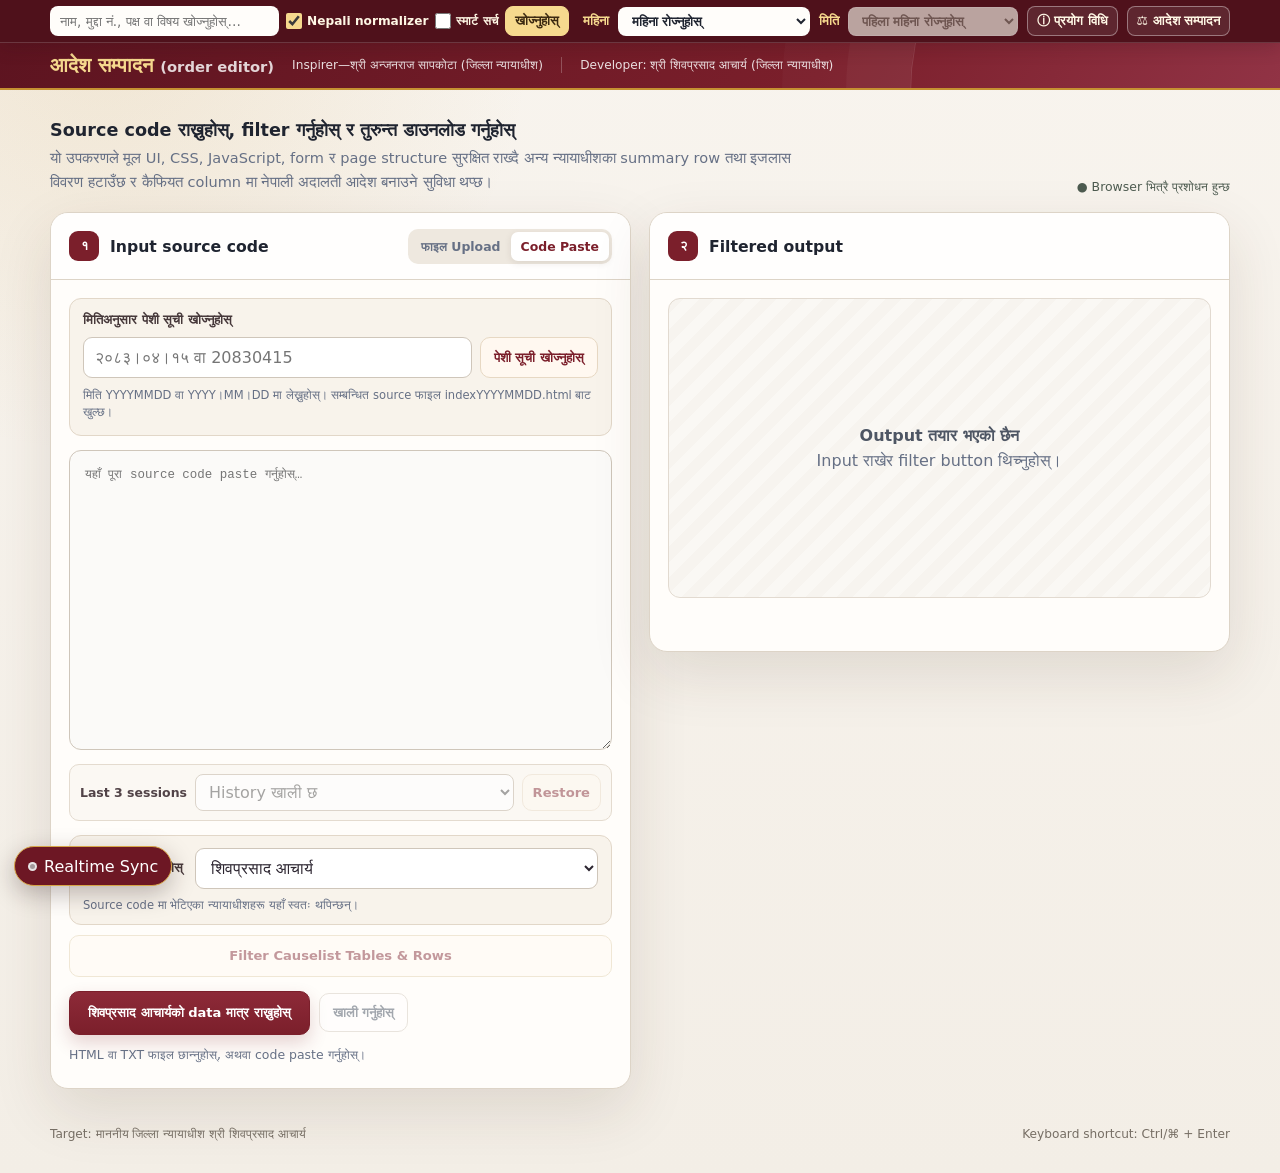
==== index.html @ bfeba8ab "Add selectable versus-section layouts" ====
<!doctype html>
<html lang="ne">
<head>
  <meta charset="utf-8">
  <meta name="viewport" content="width=device-width, initial-scale=1">
  <meta name="theme-color" content="#7b1f2b">
  <title>आदेश सम्पादन (Order Editor)</title>
  <style>
    :root {
      --ink: #1f2430;
      --muted: #667085;
      --paper: #fffdfa;
      --canvas: #f3eee6;
      --line: #ddd4c7;
      --maroon: #7b1f2b;
      --maroon-dark: #5d1420;
      --gold: #c59132;
      --success: #177245;
      --danger: #b42318;
      --shadow: 0 22px 60px rgba(66, 44, 27, .12);
      --radius: 18px;
    }

    * { box-sizing: border-box; }

    html { scroll-behavior: smooth; }

    body {
      margin: 0;
      min-height: 100vh;
      color: var(--ink);
      background:
        radial-gradient(circle at 8% 2%, rgba(197, 145, 50, .14), transparent 27rem),
        linear-gradient(180deg, #f8f4ee 0%, var(--canvas) 100%);
      font-family: "Noto Sans Devanagari", "Nirmala UI", Mangal, system-ui, sans-serif;
    }

    button, input, select, textarea { font: inherit; }

    button { cursor: pointer; }

    .sr-only {
      position: absolute;
      width: 1px;
      height: 1px;
      padding: 0;
      margin: -1px;
      overflow: hidden;
      clip: rect(0, 0, 0, 0);
      white-space: nowrap;
      border: 0;
    }

    .page-ribbon {
      position: sticky;
      top: 0;
      z-index: 1000;
      color: #fff;
      background: #4f111b;
      border-bottom: 1px solid rgba(255,255,255,.16);
      box-shadow: 0 5px 18px rgba(45, 14, 19, .2);
    }

    .page-ribbon-inner {
      position: relative;
      display: flex;
      align-items: center;
      justify-content: space-between;
      gap: 14px;
      width: min(1180px, calc(100% - 32px));
      min-height: 42px;
      margin-inline: auto;
    }

    .advanced-search {
      display: flex;
      align-items: center;
      gap: 7px;
      min-width: 0;
      padding: 4px 0;
    }

    .advanced-search-input {
      width: clamp(180px, 28vw, 355px);
      min-height: 30px;
      padding: 5px 9px;
      color: var(--ink);
      background: #fffdfa;
      border: 1px solid rgba(255,255,255,.38);
      border-radius: 8px;
      font-size: .84rem;
    }

    .advanced-search-input:focus-visible,
    .advanced-search button:focus-visible,
    .normalizer-toggle:focus-within {
      outline: 2px solid #f6d98e;
      outline-offset: 2px;
    }

    .advanced-search-btn,
    .advanced-search-clear {
      min-height: 30px;
      padding: 4px 9px;
      border-radius: 8px;
      font-size: .8rem;
      font-weight: 800;
      white-space: nowrap;
    }

    .advanced-search-btn {
      color: #3b2910;
      background: #f6d98e;
      border: 1px solid #f6d98e;
    }

    .advanced-search-clear {
      display: none;
      width: 34px;
      padding-inline: 0;
      color: #fff;
      background: transparent;
      border: 1px solid rgba(255,255,255,.42);
    }

    .advanced-search-clear.is-visible { display: inline-grid; place-items: center; }

    .normalizer-toggle {
      display: inline-flex;
      align-items: center;
      gap: 5px;
      color: #fff7e5;
      font-size: .76rem;
      font-weight: 700;
      white-space: nowrap;
      cursor: pointer;
    }

    .normalizer-toggle[hidden] { display: none !important; }

    .normalizer-toggle input {
      width: 16px;
      height: 16px;
      margin: 0;
      accent-color: #f6d98e;
    }

    .advanced-search-results {
      position: absolute;
      top: calc(100% + 8px);
      left: 0;
      z-index: 1010;
      width: min(760px, 100%);
      max-height: min(62vh, 560px);
      overflow: auto;
      color: var(--ink);
      background: #fffdfa;
      border: 1px solid #d8cdbf;
      border-radius: 12px;
      box-shadow: 0 18px 48px rgba(45, 14, 19, .28);
    }

    .advanced-search-results[hidden] { display: none; }

    .advanced-search-status {
      position: sticky;
      top: 0;
      z-index: 1;
      margin: 0;
      padding: 10px 13px;
      color: #5d1420;
      background: #f7efe3;
      border-bottom: 1px solid #e1d6c8;
      font-size: .8rem;
      font-weight: 750;
    }

    .advanced-search-list { margin: 0; padding: 0; list-style: none; }

    .advanced-search-result + .advanced-search-result { border-top: 1px solid #eee5da; }

    .advanced-search-result a {
      display: block;
      padding: 11px 13px;
      color: inherit;
      text-decoration: none;
    }

    .advanced-search-result a:hover,
    .advanced-search-result a:focus-visible { background: #fff6e6; }

    .advanced-search-date {
      display: block;
      margin-bottom: 4px;
      color: var(--maroon);
      font-size: .76rem;
      font-weight: 850;
    }

    .advanced-search-snippet {
      display: block;
      color: #403935;
      font-size: .82rem;
      line-height: 1.55;
    }

    .advanced-search-snippet mark {
      padding: 0 2px;
      color: #311006;
      background: #ffe08a;
      border-radius: 3px;
    }

    .cause-list-nav {
      display: flex;
      align-items: center;
      gap: 9px;
      padding: 4px 0;
    }

    .cause-list-nav label {
      color: #f6d98e;
      font-size: .84rem;
      font-weight: 700;
    }

    .cause-list-nav select {
      min-width: 170px;
      padding: 5px 32px 5px 9px;
      color: var(--ink);
      background: #fffdfa;
      border: 1px solid rgba(255,255,255,.38);
      border-radius: 8px;
      font-size: .84rem;
      font-weight: 650;
    }

    .cause-list-nav select:focus-visible { outline: 2px solid #f6d98e; outline-offset: 2px; }
    .cause-list-nav select:disabled { color: #7d7469; background: #e8e1d8; cursor: not-allowed; }

    .folder-scan-btn {
      display: none;
      min-height: 30px;
      padding: 4px 9px;
      color: #3b2910;
      background: #f6d98e;
      border: 1px solid #f6d98e;
      border-radius: 8px;
      font-size: .8rem;
      font-weight: 800;
      white-space: nowrap;
    }

    .folder-scan-btn.is-visible { display: inline-flex; align-items: center; }

    .readme-btn {
      display: inline-flex;
      align-items: center;
      gap: 5px;
      min-height: 30px;
      padding: 4px 9px;
      color: #fff7e5;
      background: rgba(255,255,255,.09);
      border: 1px solid rgba(255,255,255,.38);
      border-radius: 8px;
      font-size: .8rem;
      font-weight: 800;
      text-decoration: none;
      white-space: nowrap;
    }

    .readme-btn:hover,
    .readme-btn:focus-visible { color: #3b2910; background: #f6d98e; outline: none; }

    .masthead {
      position: relative;
      overflow: hidden;
      color: #fff;
      background: linear-gradient(118deg, var(--maroon-dark), var(--maroon) 64%, #913345);
      border-bottom: 2px solid var(--gold);
    }

    .masthead::after {
      content: "";
      position: absolute;
      inset: -12rem -7rem auto auto;
      width: 30rem;
      height: 30rem;
      border: 1px solid rgba(255,255,255,.13);
      border-radius: 50%;
      box-shadow: 0 0 0 4rem rgba(255,255,255,.035), 0 0 0 8rem rgba(255,255,255,.025);
    }

    .masthead-inner, main, footer {
      width: min(1180px, calc(100% - 32px));
      margin-inline: auto;
    }

    .masthead-inner {
      position: relative;
      z-index: 1;
      display: flex;
      gap: 14px;
      align-items: center;
      padding: 10px 0 11px;
    }

    .seal {
      display: grid;
      place-items: center;
      width: 56px;
      height: 56px;
      color: var(--maroon-dark);
      background: #f6d98e;
      border: 2px solid rgba(255,255,255,.72);
      border-radius: 50%;
      box-shadow: 0 7px 18px rgba(0,0,0,.19);
      font: 800 25px/1 Georgia, serif;
    }

    h1 {
      margin: 0 0 5px;
      font-size: clamp(1.42rem, 3vw, 2.25rem);
      line-height: 1.18;
      letter-spacing: -.025em;
    }

    .subtitle {
      margin: 0;
      color: rgba(255,255,255,.78);
      font-size: .94rem;
    }

    .target-pill {
      display: inline-flex;
      align-items: center;
      gap: 9px;
      padding: 10px 13px;
      white-space: nowrap;
      color: #fff7e5;
      background: rgba(255,255,255,.1);
      border: 1px solid rgba(255,255,255,.2);
      border-radius: 999px;
      backdrop-filter: blur(8px);
      font-size: .86rem;
      font-weight: 700;
    }

    .target-pill::before {
      content: "";
      width: 8px;
      height: 8px;
      background: #f6d98e;
      border-radius: 50%;
      box-shadow: 0 0 0 4px rgba(246,217,142,.16);
    }

    .target-pill[hidden] { display: none !important; }

    .editor-identity {
      display: flex;
      flex-wrap: wrap;
      align-items: center;
      gap: 4px 18px;
      min-width: 0;
    }

    .editor-identity h1 {
      margin: 0;
      color: #f6d98e;
      font-size: clamp(1.05rem, 2vw, 1.28rem);
      letter-spacing: 0;
      white-space: nowrap;
    }

    .editor-identity h1 span {
      color: rgba(255,255,255,.82);
      font-size: .72em;
      font-weight: 650;
    }

    .editor-identity .subtitle {
      color: rgba(255,255,255,.86);
      font-size: .76rem;
      line-height: 1.35;
    }

    .editor-identity .subtitle + .subtitle {
      padding-left: 18px;
      border-left: 1px solid rgba(255,255,255,.24);
    }

    main { padding: 30px 0 18px; }

    .intro {
      display: flex;
      justify-content: space-between;
      gap: 24px;
      align-items: end;
      margin: 0 0 18px;
    }

    .intro h2 { margin: 0 0 5px; font-size: 1.1rem; }
    .intro p { max-width: 750px; margin: 0; color: var(--muted); font-size: .91rem; line-height: 1.65; }

    .privacy-note {
      display: inline-flex;
      gap: 7px;
      align-items: center;
      flex: none;
      color: #4d5b50;
      font-size: .78rem;
    }

    .workspace {
      display: grid;
      grid-template-columns: minmax(0, 1fr) minmax(0, 1fr);
      gap: 18px;
      align-items: start;
    }

    .panel {
      overflow: hidden;
      background: var(--paper);
      border: 1px solid var(--line);
      border-radius: var(--radius);
      box-shadow: var(--shadow);
    }

    .panel-head {
      display: flex;
      align-items: center;
      justify-content: space-between;
      gap: 14px;
      min-height: 67px;
      padding: 15px 18px;
      border-bottom: 1px solid var(--line);
      background: rgba(255,255,255,.68);
    }

    .panel-title { display: flex; gap: 11px; align-items: center; }

    .step {
      display: grid;
      place-items: center;
      width: 30px;
      height: 30px;
      flex: none;
      color: #fff;
      background: var(--maroon);
      border-radius: 9px;
      font-weight: 800;
      font-size: .84rem;
    }

    .panel h3 { margin: 0; font-size: .98rem; }

    .segmented {
      display: flex;
      padding: 3px;
      background: #eee8df;
      border-radius: 10px;
    }

    .segmented button {
      padding: 7px 10px;
      color: var(--muted);
      background: transparent;
      border: 0;
      border-radius: 7px;
      font-size: .78rem;
      font-weight: 700;
    }

    .segmented button[aria-selected="true"] {
      color: var(--maroon);
      background: #fff;
      box-shadow: 0 2px 7px rgba(57,40,27,.1);
    }

    .panel-body { padding: 18px; }

    .drop-zone {
      display: grid;
      place-items: center;
      min-height: 300px;
      padding: 30px;
      text-align: center;
      background: #fbf8f3;
      border: 1.5px dashed #c9bba9;
      border-radius: 14px;
      transition: .18s ease;
    }

    .drop-zone.is-dragging {
      color: var(--maroon);
      background: #fff7ed;
      border-color: var(--gold);
      transform: translateY(-2px);
    }

    .upload-icon {
      display: grid;
      place-items: center;
      width: 58px;
      height: 58px;
      margin: 0 auto 14px;
      color: var(--maroon);
      background: #f3e4e6;
      border-radius: 16px;
      font-size: 27px;
    }

    .drop-zone strong { display: block; margin-bottom: 7px; }
    .drop-zone p { margin: 0 0 15px; color: var(--muted); font-size: .82rem; }

    .file-name {
      display: block;
      max-width: 100%;
      margin-top: 12px;
      overflow: hidden;
      color: var(--success);
      font-size: .8rem;
      font-weight: 700;
      text-overflow: ellipsis;
      white-space: nowrap;
    }

    textarea {
      width: 100%;
      min-height: 300px;
      padding: 15px;
      resize: vertical;
      color: #263042;
      background: #fbfaf8;
      border: 1px solid #cfc6ba;
      border-radius: 12px;
      outline: 0;
      font-family: Consolas, "Cascadia Code", monospace;
      font-size: .78rem;
      line-height: 1.55;
      tab-size: 2;
    }

    textarea:focus { border-color: var(--gold); box-shadow: 0 0 0 3px rgba(197,145,50,.15); }
    textarea[readonly] { background: #f7f7f6; }

    .hidden { display: none !important; }

    .actions {
      display: flex;
      flex-wrap: wrap;
      gap: 9px;
      align-items: center;
      margin-top: 14px;
    }

    .output-actions { position: relative; }
    .output-menu { position: relative; }
    .output-menu-panel {
      position: absolute;
      right: 0;
      bottom: calc(100% + 8px);
      z-index: 20;
      display: grid;
      gap: 6px;
      min-width: 190px;
      padding: 8px;
      background: #fff;
      border: 1px solid #d8cdbf;
      border-radius: 11px;
      box-shadow: 0 16px 38px rgba(45, 14, 19, .2);
    }
    .output-menu-panel[hidden] { display: none; }
    .output-menu-panel .btn { width: 100%; justify-content: flex-start; white-space: nowrap; }

    .btn {
      display: inline-flex;
      align-items: center;
      justify-content: center;
      gap: 8px;
      min-height: 39px;
      padding: 9px 13px;
      color: #344054;
      background: #fff;
      border: 1px solid #cfc6ba;
      border-radius: 10px;
      font-size: .82rem;
      font-weight: 750;
      transition: .15s ease;
    }

    .btn:hover:not(:disabled) { border-color: #ae9b83; transform: translateY(-1px); }
    .btn:focus-visible { outline: 3px solid rgba(197,145,50,.28); outline-offset: 2px; }
    .btn:disabled { cursor: not-allowed; opacity: .45; }

    .btn-primary {
      min-height: 44px;
      padding-inline: 18px;
      color: #fff;
      background: linear-gradient(180deg, #8d2a38, var(--maroon));
      border-color: var(--maroon);
      box-shadow: 0 8px 18px rgba(123,31,43,.19);
    }

    .btn-subtle { color: var(--maroon); background: #fff8f0; border-color: #e7d8c3; }
    .btn.is-copied { color:#fff; background:#238636; border-color:#238636; box-shadow:0 7px 18px rgba(35,134,54,.24); }

    .input-history {
      display:grid;
      grid-template-columns:auto minmax(0,1fr) auto;
      gap:8px;
      align-items:center;
      margin-top:10px;
      padding:9px 10px;
      background:#fbf8f3;
      border:1px solid #e4dbcf;
      border-radius:10px;
    }
    .input-history label { color:#514347; font-size:.78rem; font-weight:800; }
    .input-history select { min-width:0; width:100%; min-height:37px; padding:7px 30px 7px 9px; border:1px solid #cfc6ba; border-radius:8px; background:#fff; }
    .input-history .btn { min-height:37px; padding:7px 10px; }

    .judge-picker {
      display: grid;
      grid-template-columns: auto minmax(190px, 1fr);
      gap: 9px 12px;
      align-items: center;
      width: 100%;
      margin-top: 14px;
      padding: 12px 13px;
      background: #f8f3eb;
      border: 1px solid #e2d7c8;
      border-radius: 12px;
    }

    .judge-picker label {
      color: #46383a;
      font-size: .82rem;
      font-weight: 800;
    }

    .judge-picker select {
      width: 100%;
      min-height: 41px;
      padding: 8px 34px 8px 11px;
      color: #2c2530;
      background: #fff;
      border: 1px solid #cfc6ba;
      border-radius: 9px;
      outline: 0;
    }

    .judge-picker select:focus { border-color: var(--gold); box-shadow: 0 0 0 3px rgba(197,145,50,.15); }
    .judge-picker small { grid-column: 1 / -1; color: var(--muted); font-size: .72rem; }

    .row-filter-control {
      display: grid;
      gap: 9px;
      margin-top: 10px;
    }
    .row-filter-toggle {
      width: 100%;
      min-height: 42px;
      color: var(--maroon);
      background: #fffaf2;
      border: 1px solid #dfcda9;
      font-weight: 850;
    }
    .row-filter-toggle[aria-expanded="true"] {
      color: #fff;
      background: var(--maroon);
      border-color: var(--maroon);
    }
    .row-filter-panel {
      display: grid;
      gap: 9px;
      padding: 12px;
      background: #fbf8f2;
      border: 1px solid #e2d7c8;
      border-radius: 12px;
    }
    .row-filter-panel[hidden] { display: none; }
    .row-filter-intro,
    .row-filter-status { margin: 0; color: var(--muted); font-size: .72rem; line-height: 1.55; }
    .row-filter-status { color: #6b1a27; font-weight: 750; }
    .row-filter-list { display: grid; gap: 8px; }
    .row-filter-item {
      display: grid;
      grid-template-columns: minmax(150px, .72fr) minmax(105px, .42fr) minmax(180px, 1fr);
      gap: 6px 10px;
      align-items: center;
      padding: 9px 10px;
      background: #fff;
      border: 1px solid #e1d8cc;
      border-radius: 9px;
    }
    .row-filter-item label { color: #443538; font-size: .79rem; font-weight: 850; }
    .row-filter-item select,
    .row-filter-item input {
      width: 100%;
      min-width: 0;
      min-height: 39px;
      padding: 7px 10px;
      color: #2d2528;
      background: #fff;
      border: 1px solid #cfc6ba;
      border-radius: 8px;
      font: 700 .82rem/1.35 inherit;
    }
    .row-filter-item select:focus,
    .row-filter-item input:focus { border-color: var(--gold); outline: 0; box-shadow: 0 0 0 3px rgba(197,145,50,.15); }
    .row-filter-item input[hidden] { display: none; }
    .row-filter-item small { grid-column: 1 / -1; color: #786d70; font-size: .68rem; line-height: 1.45; }

    .date-loader {
      display: grid;
      gap: 9px;
      margin-bottom: 14px;
      padding: 13px;
      background: #f8f3eb;
      border: 1px solid #e2d7c8;
      border-radius: 12px;
    }

    .date-loader label { color: #46383a; font-size: .82rem; font-weight: 800; }
    .date-loader-row { display: flex; gap: 8px; }
    .date-loader input {
      min-width: 0;
      min-height: 41px;
      flex: 1;
      padding: 8px 11px;
      color: #2c2530;
      background: #fff;
      border: 1px solid #cfc6ba;
      border-radius: 9px;
      outline: 0;
    }
    .date-loader input:focus { border-color: var(--gold); box-shadow: 0 0 0 3px rgba(197,145,50,.15); }
    .date-loader small { color: var(--muted); font-size: .72rem; line-height: 1.5; }

    .inline-preview {
      width: 100%;
      min-height: 520px;
      margin-top: 14px;
      background: #fff;
      border: 1px solid #cfc6ba;
      border-radius: 12px;
    }
    .inline-preview.is-monthly { min-height: 760px; }
    .monthly-preview { display: grid; gap: 18px; margin-top: 14px; }
    .monthly-preview-item { padding: 10px; background: #fff; border: 1px solid #cfc6ba; border-radius: 12px; }
    .monthly-preview-item h4 { margin: 0 0 9px; color: var(--maroon); font-size: .94rem; }
    .monthly-preview-item iframe { display: block; width: 100%; height: 1100px; background: #fff; border: 1px solid #d7cec4; border-radius: 8px; }

    .lookup-modal {
      position: fixed;
      inset: 0;
      z-index: 9999;
      display: none;
      place-items: center;
      padding: 18px;
      background: rgba(20,16,18,.62);
    }
    .lookup-modal.is-open { display: grid; }
    .lookup-modal-card {
      width: min(430px, 100%);
      padding: 22px;
      background: var(--paper);
      border: 1px solid var(--line);
      border-radius: 16px;
      box-shadow: var(--shadow);
    }
    .lookup-modal-card h2 { margin: 0 0 8px; color: var(--maroon); font-size: 1.08rem; }
    .lookup-modal-card p { margin: 0 0 16px; color: var(--muted); line-height: 1.6; }

    .output-empty {
      display: grid;
      place-items: center;
      min-height: 300px;
      padding: 36px;
      color: var(--muted);
      text-align: center;
      background: repeating-linear-gradient(-45deg, #faf8f4, #faf8f4 11px, #f7f4ef 11px, #f7f4ef 22px);
      border: 1px solid #e2dad0;
      border-radius: 12px;
    }

    .output-empty b { display: block; margin-bottom: 6px; color: #4e5664; }

    .stats {
      display: grid;
      grid-template-columns: repeat(6, minmax(0, 1fr));
      gap: 8px;
      margin-bottom: 12px;
    }

    .stat {
      padding: 10px 9px;
      text-align: center;
      background: #f6f1e9;
      border: 1px solid #e4dbce;
      border-radius: 10px;
    }

    .stat strong { display: block; color: var(--maroon); font-size: 1rem; }
    .stat span { color: var(--muted); font-size: .69rem; }

    .status {
      min-height: 24px;
      margin-top: 11px;
      color: var(--muted);
      font-size: .78rem;
      line-height: 1.45;
    }

    .status.success { color: var(--success); }
    .status.error { color: var(--danger); }

    footer {
      display: flex;
      justify-content: space-between;
      gap: 16px;
      padding: 20px 0 32px;
      color: #766e64;
      font-size: .76rem;
    }

    @media (max-width: 1080px) {
      .page-ribbon-inner { align-items: stretch; flex-direction: column; gap: 0; padding-block: 4px; }
      .advanced-search { width: 100%; padding-bottom: 3px; }
      .advanced-search-input { flex: 1; width: auto; }
      .cause-list-nav { justify-content: flex-end; }
      .advanced-search-results { top: calc(100% + 8px); }
    }

    @media (max-width: 860px) {
      .page-ribbon-inner { align-items: stretch; flex-direction: column; gap: 0; padding-block: 4px; }
      .advanced-search { width: 100%; padding-bottom: 3px; }
      .advanced-search-input { flex: 1; width: auto; }
      .cause-list-nav { justify-content: flex-end; }
      .advanced-search-results { top: calc(100% + 8px); }
      .masthead-inner { gap: 10px; }
      .seal { width: 48px; height: 48px; }
      .target-pill { grid-column: 1 / -1; width: fit-content; }
      .intro { align-items: start; flex-direction: column; gap: 9px; }
      .workspace { grid-template-columns: 1fr; }
    }

    @media (max-width: 520px) {
      .page-ribbon-inner { width: min(100% - 20px, 1180px); }
      .advanced-search { display: grid; grid-template-columns: minmax(0, 1fr) minmax(0, 1fr) auto auto; }
      .advanced-search-input { grid-column: 1 / -1; width: 100%; }
      .normalizer-toggle { justify-self: start; }
      .cause-list-nav { display: grid; grid-template-columns: auto 1fr; width: 100%; }
      .cause-list-nav select { width: 100%; min-width: 0; }
      .folder-scan-btn, .readme-btn { grid-column: 1 / -1; justify-content: center; }
      .masthead-inner, main, footer { width: min(100% - 20px, 1180px); }
      .masthead-inner { padding-block: 9px; gap: 8px; }
      .editor-identity { align-items: flex-start; flex-direction: column; gap: 2px; }
      .editor-identity .subtitle + .subtitle { padding-left: 0; border-left: 0; }
      .panel-head { align-items: flex-start; flex-direction: column; }
      .segmented { width: 100%; }
      .segmented button { flex: 1; }
      .panel-body { padding: 13px; }
      .drop-zone { min-height: 245px; padding: 22px 15px; }
      textarea { min-height: 245px; }
      .actions .btn { flex: 1 1 auto; }
      .btn-primary { flex-basis: 100% !important; }
      .judge-picker { grid-template-columns: 1fr; }
      .judge-picker small { grid-column: auto; }
      .row-filter-item { grid-template-columns: 1fr; }
      .row-filter-item small { grid-column: auto; }
      .input-history { grid-template-columns:1fr; }
      .date-loader-row { align-items: stretch; flex-direction: column; }
      .inline-preview { min-height: 420px; }
      .stats { grid-template-columns: repeat(2, minmax(0, 1fr)); }
      footer { flex-direction: column; }
    }
  </style>
  <link id="cause-list-firebase-sync-style" rel="stylesheet" href="firebase-sync.css">
</head>
<body>
  <nav id="causeListSiblingManifest" hidden aria-hidden="true">
    <a data-cause-list-file href="index20830212.html">index20830212.html</a>
    <a data-cause-list-file href="index20830415.html">index20830415.html</a>
    <a data-project-file href="month.html">month.html</a>
    <a data-project-file href="README.html">README.html</a>
    <a data-project-file href="cause-list-runtime.js">cause-list-runtime.js</a>
    <a data-project-file href="cause-list-runtime.css">cause-list-runtime.css</a>
    <a data-project-file href="firebase-sync.js">firebase-sync.js</a>
    <a data-project-file href="firebase-sync.css">firebase-sync.css</a>
    <a data-project-file href="nepali-proofreader-engine.js">nepali-proofreader-engine.js</a>
    <a data-project-file href="cause-list-files.js">cause-list-files.js</a>
    <a data-project-file href="cause-list-ribbon.js">cause-list-ribbon.js</a>
    <a data-project-file href="cause-list-ribbon.css">cause-list-ribbon.css</a>
    <a data-project-file href="pdf.min.js">pdf.min.js</a>
    <a data-project-file href="pdf.worker.min.js">pdf.worker.min.js</a>
    <a data-project-file href="pdfjs-license.txt">pdfjs-license.txt</a>
    <a data-project-file href="order/index.json">order/index.json</a>
  </nav>
  <nav class="page-ribbon" aria-label="उपलब्ध पेशी सूची">
    <div class="page-ribbon-inner">
      <form class="advanced-search" id="advancedSearchForm" role="search">
        <label class="sr-only" for="advancedSearchInput">सबै पेशी सूचीमा खोज्नुहोस्</label>
        <input class="advanced-search-input" type="search" id="advancedSearchInput" list="advancedSearchHistory" autocomplete="off" placeholder="नाम, मुद्दा नं., पक्ष वा विषय खोज्नुहोस्…">
        <datalist id="advancedSearchHistory"></datalist>
        <label class="normalizer-toggle" title="रि/री/ऋ, श/ष/स, व/ब, नासिक्य अक्षर, नेपाली अंक र space लाई मिलाएर खोज्छ">
          <input type="checkbox" id="nepaliNormalizerToggle" checked>
          <span>Nepali normalizer</span>
        </label>
        <label class="normalizer-toggle" title="Checked हुँदा order/index.json मा जोडिएका attachment files को content मात्र खोज्छ">
          <input type="checkbox" id="smartSearchToggle">
          <span>स्मार्ट सर्च</span>
        </label>
        <label class="normalizer-toggle" id="activeRowFilterLabel" hidden title="Active webpage मा मिलेका table rows मात्र देखाउनुहोस्">
          <input type="checkbox" id="activeRowFilterToggle" disabled>
          <span>Matched rows</span>
        </label>
        <button type="submit" class="advanced-search-btn" id="advancedSearchBtn">खोज्नुहोस्</button>
        <button type="button" class="advanced-search-clear" id="advancedSearchClear" aria-label="खोज नतिजा बन्द गर्नुहोस्" title="खोज नतिजा बन्द गर्नुहोस्">×</button>
      </form>
      <div class="cause-list-nav">
        <label for="causeMonthSelect">महिना</label>
        <select id="causeMonthSelect" aria-controls="causeRibbonDateSelect">
          <option value="">पेशी सूची खोजिँदैछ…</option>
        </select>
        <label for="causeRibbonDateSelect">मिति</label>
        <select id="causeRibbonDateSelect" disabled>
          <option value="">पहिला महिना रोज्नुहोस्</option>
        </select>
        <a class="readme-btn" href="README.html" target="_blank" rel="noopener" title="प्रयोग विधि खोल्नुहोस्">ⓘ प्रयोग विधि</a>
        <a class="readme-btn" href="https://shivaprasadacharya.github.io/adeshkdc/orders.html?normalizer=1&amp;smart=0&amp;highlight=1" target="_blank" rel="noopener noreferrer" title="आदेश सम्पादन site खोल्नुहोस्">⚖ आदेश सम्पादन</a>
        <button type="button" class="folder-scan-btn" id="scanCauseFolder">फाइल स्वतः खोज्नुहोस्</button>
        <input type="file" id="causeFolderInput" webkitdirectory directory multiple hidden>
      </div>
      <section class="advanced-search-results" id="advancedSearchResults" aria-live="polite" hidden>
        <p class="advanced-search-status" id="advancedSearchStatus"></p>
        <ol class="advanced-search-list" id="advancedSearchList"></ol>
      </section>
    </div>
  </nav>
  <header class="masthead">
    <div class="masthead-inner">
      <div class="editor-identity">
        <h1>आदेश सम्पादन <span>(order editor)</span></h1>
        <p class="subtitle">Inspirer—श्री अन्जनराज सापकोटा (जिल्ला न्यायाधीश)</p>
        <p class="subtitle">Developer: श्री शिवप्रसाद आचार्य (जिल्ला न्यायाधीश)</p>
      </div>
      <span class="target-pill" id="targetPill" hidden></span>
    </div>
  </header>

  <main>
    <div class="intro">
      <div>
        <h2>Source code राख्नुहोस्, filter गर्नुहोस् र तुरुन्त डाउनलोड गर्नुहोस्</h2>
        <p>यो उपकरणले मूल UI, CSS, JavaScript, form र page structure सुरक्षित राख्दै अन्य न्यायाधीशका summary row तथा इजलास विवरण हटाउँछ र कैफियत column मा नेपाली अदालती आदेश बनाउने सुविधा थप्छ।</p>
      </div>
      <div class="privacy-note" title="फाइल बाह्य server मा पठाइँदैन">● Browser भित्रै प्रशोधन हुन्छ</div>
    </div>

    <section class="workspace" aria-label="Source code filter workspace">
      <article class="panel">
        <div class="panel-head">
          <div class="panel-title">
            <span class="step">१</span>
            <h3>Input source code</h3>
          </div>
          <div class="segmented" role="tablist" aria-label="Input method">
            <button type="button" id="uploadTab" role="tab" aria-selected="false" aria-controls="uploadPane">फाइल Upload</button>
            <button type="button" id="pasteTab" role="tab" aria-selected="true" aria-controls="pastePane">Code Paste</button>
          </div>
        </div>

        <div class="panel-body">
          <div class="date-loader">
            <label for="causeDateSearch">मितिअनुसार पेशी सूची खोज्नुहोस्</label>
            <div class="date-loader-row">
              <input id="causeDateSearch" inputmode="numeric" autocomplete="off" placeholder="२०८३।०४।१५ वा 20830415" aria-describedby="causeDateHint">
              <button type="button" class="btn btn-subtle" id="causeDateSearchBtn">पेशी सूची खोज्नुहोस्</button>
            </div>
            <small id="causeDateHint">मिति YYYYMMDD वा YYYY।MM।DD मा लेख्नुहोस्। सम्बन्धित source फाइल indexYYYYMMDD.html बाट खुल्छ।</small>
          </div>

          <div id="uploadPane" class="hidden" role="tabpanel" aria-labelledby="uploadTab">
            <div class="drop-zone" id="dropZone">
              <div>
                <div class="upload-icon" aria-hidden="true">⇧</div>
                <strong>HTML वा TXT फाइल यहाँ राख्नुहोस्</strong>
                <p>Drag &amp; drop गर्नुहोस् वा तलको button बाट छान्नुहोस्</p>
                <button type="button" class="btn btn-subtle" id="chooseFile">फाइल छान्नुहोस्</button>
                <input type="file" id="fileInput" accept=".html,.htm,.txt,text/html,text/plain" hidden>
                <span class="file-name" id="fileName"></span>
              </div>
            </div>
          </div>

          <div id="pastePane" role="tabpanel" aria-labelledby="pasteTab">
            <label for="sourceInput" class="hidden">पूरा HTML source code</label>
            <textarea id="sourceInput" spellcheck="false" placeholder="यहाँ पूरा source code paste गर्नुहोस्…"></textarea>
          </div>

          <div class="input-history" aria-label="पछिल्ला input sessions">
            <label for="inputHistorySelect">Last 3 sessions</label>
            <select id="inputHistorySelect" disabled><option value="">History खाली छ</option></select>
            <button type="button" class="btn btn-subtle" id="restoreInputHistory" disabled>Restore</button>
          </div>

          <div class="judge-picker">
            <label for="judgeSelect">श्रीमान् छनोट गर्नुहोस्</label>
            <select id="judgeSelect" aria-label="Filter र आदेशका लागि न्यायाधीश छान्नुहोस्">
              <option value="शिवप्रसाद आचार्य">शिवप्रसाद आचार्य</option>
            </select>
            <small>Source code मा भेटिएका न्यायाधीशहरू यहाँ स्वतः थपिन्छन्।</small>
          </div>

          <div class="row-filter-control">
            <button type="button" class="btn row-filter-toggle" id="rowFilterToggle" aria-expanded="false" aria-controls="rowFilterPanel" disabled>Filter Causelist Tables &amp; Rows</button>
            <section class="row-filter-panel" id="rowFilterPanel" aria-label="प्रत्येक causelist table का rows छान्नुहोस्" hidden>
              <p class="row-filter-intro">प्रत्येक table मा <b>ALL</b> default हो। <b>ALL+</b> ले सबै content राख्छ, <b>ALL</b> ले हेर्न नभ्याइने/हेर्न नमिल्ने/स्थगित rows हटाउँछ, <b>ALL-</b> ले table नै हटाउँछ, र <b>Custom</b> मा serial हरू comma ले छुट्याएर लेख्नुहोस्—जस्तै: <b>क, ग, २, ४</b>।</p>
              <div class="row-filter-list" id="rowFilterList"></div>
              <p class="row-filter-status" id="rowFilterStatus" role="status" aria-live="polite"></p>
            </section>
          </div>

          <div class="actions">
            <button type="button" class="btn btn-primary" id="filterBtn">शिवप्रसाद आचार्यको data मात्र राख्नुहोस्</button>
            <button type="button" class="btn" id="clearBtn" disabled>खाली गर्नुहोस्</button>
          </div>
          <div class="status" id="inputStatus" role="status" aria-live="polite">HTML वा TXT फाइल छान्नुहोस्, अथवा code paste गर्नुहोस्।</div>
        </div>
      </article>

      <article class="panel">
        <div class="panel-head">
          <div class="panel-title">
            <span class="step">२</span>
            <h3>Filtered output</h3>
          </div>
        </div>

        <div class="panel-body">
          <div class="output-empty" id="outputEmpty">
            <div><b>Output तयार भएको छैन</b>Input राखेर filter button थिच्नुहोस्।</div>
          </div>

          <div id="outputReady" class="hidden">
            <div class="stats" aria-label="Filter summary">
              <div class="stat"><strong id="inputSizeStat">० B</strong><span>Input data size</span></div>
              <div class="stat"><strong id="retainedCount">०</strong><span>लक्षित इजलास</span></div>
              <div class="stat"><strong id="removedCount">०</strong><span>हटाइएका इजलास</span></div>
              <div class="stat"><strong id="outputSize">० KB</strong><span>Output size</span></div>
              <div class="stat"><strong id="causeListDateStat">—</strong><span>पेशी सूची मिति</span></div>
              <div class="stat"><strong id="selectedRowCount">०</strong><span>Output rows</span></div>
            </div>
            <label for="sourceOutput" class="hidden">Filtered source code</label>
            <textarea id="sourceOutput" readonly spellcheck="false"></textarea>
            <div class="actions output-actions">
              <button type="button" class="btn btn-primary" id="previewBtn">Preview</button>
              <div class="output-menu" id="outputMenu">
                <button type="button" class="btn" id="outputMenuBtn" aria-haspopup="menu" aria-expanded="false" aria-controls="outputMenuPanel">Menu ▾</button>
                <div class="output-menu-panel" id="outputMenuPanel" role="menu" aria-label="Output actions" hidden>
                  <button type="button" class="btn" id="copyBtn" role="menuitem">Copy to clipboard</button>
                  <button type="button" class="btn" id="downloadHtml" role="menuitem">Download .html</button>
                  <button type="button" class="btn" id="downloadTxt" role="menuitem">Download .txt</button>
                  <button type="button" class="btn" id="downloadJson" role="menuitem">Download .json</button>
                </div>
              </div>
            </div>
            <iframe id="inlinePreview" class="inline-preview" title="छानिएको मितिको पेशी सूची" sandbox="allow-scripts allow-forms allow-modals allow-downloads allow-popups" hidden aria-hidden="true"></iframe>
            <div id="monthlyPreview" class="monthly-preview hidden" aria-label="महिनाका सबै पेशी सूची" hidden aria-hidden="true"></div>
          </div>
          <div class="status" id="outputStatus" role="status" aria-live="polite"></div>
        </div>
      </article>
    </section>
  </main>

  <footer>
    <span id="footerTarget">Target: माननीय जिल्ला न्यायाधीश श्री शिवप्रसाद आचार्य</span>
    <span>Keyboard shortcut: Ctrl/⌘ + Enter</span>
  </footer>

  <div class="lookup-modal" id="causeListMissingDialog" role="dialog" aria-modal="true" aria-labelledby="causeListMissingTitle" aria-describedby="causeListMissingMessage">
    <div class="lookup-modal-card">
      <h2 id="causeListMissingTitle">पेशी सूची भेटिएन</h2>
      <p id="causeListMissingMessage">उक्त मितिको पेशी सूची भेटिएन।</p>
      <button type="button" class="btn btn-primary" id="causeListMissingClose">ठीक छ</button>
    </div>
  </div>

  <script src="cause-list-ribbon.js?v=search-history-2"></script>
  <script>
    (() => {
      "use strict";

      const DEFAULT_TARGET_NAME = "शिवप्रसाद आचार्य";
      const BS_MONTH_NAMES = ["वैशाख", "जेठ", "असार", "साउन", "भदौ", "असोज", "कात्तिक", "मंसिर", "पुस", "माघ", "फागुन", "चैत"];
      const CAUSE_LIST_CACHE_KEY = "cause-list-auto-files-v1";
      const INPUT_HISTORY_KEY = "cause-list-input-history-v1";

      // Nepali spelling variants, digits and optional spaces are unified only for search.
      const NepaliNormalizer = {
        vowelMap: {
          'ी': 'ि',
          'ू': 'ु',
          'ृ': 'ि',
          'ऋ': 'रि',
        },
        sibilantMap: { 'श': 'स', 'ष': 'स' },
        nasalMap:    { 'ङ': 'न', 'ण': 'न', 'ञ': 'न', 'ं': 'न्' },
        vaBaMap:     { 'व': 'ब' },
        numberMap:   { '०':'0','१':'1','२':'2','३':'3','४':'4','५':'5','६':'6','७':'7','८':'8','९':'9' },

        _isDropped(ch, ignoreSpaces) {
          if (ch === '\u200D' || ch === '\u200C') return true;
          if (ignoreSpaces && /\s/.test(ch)) return true;
          return false;
        },

        _transformChar(ch) {
          let s = ch;
          for (const [f, t] of Object.entries(this.vowelMap))    if (s === f) s = t;
          for (const [f, t] of Object.entries(this.sibilantMap)) if (s === f) s = t;
          for (const [f, t] of Object.entries(this.nasalMap))    if (s === f) s = t;
          for (const [f, t] of Object.entries(this.vaBaMap))     if (s === f) s = t;
          for (const [f, t] of Object.entries(this.numberMap))   if (s === f) s = t;
          return s;
        },

        normalize(text, opts = {}) {
          if (!text) return '';
          return this._normalizeWithMap(text, opts).text;
        },

        _normalizeWithMap(text, opts = {}) {
          const ignoreSpaces = !!opts.ignoreSpaces;
          const src = text.normalize('NFC');
          let out = '';
          const indexMap = [];
          for (let i = 0; i < src.length; i++) {
            const ch = src[i];
            if (this._isDropped(ch, ignoreSpaces)) continue;
            const mapped = this._transformChar(ch);
            for (const outCh of mapped) {
              out += outCh;
              indexMap.push(i);
            }
          }
          return { text: out, indexMap };
        },

        isDevanagari(text) { return /[\u0900-\u097F]/.test(text); },

        mapToOriginal(normPos, original, normalized, opts = {}) {
          const { indexMap } = this._normalizeWithMap(original, opts);
          if (normPos <= 0) return 0;
          if (normPos >= indexMap.length) return original.length;
          return indexMap[normPos];
        },

        search(query, text) {
          if (!query || !text) return [];
          const normQuery = this._normalizeWithMap(query, { ignoreSpaces: true }).text;
          const { text: normText, indexMap } = this._normalizeWithMap(text, { ignoreSpaces: true });
          if (!normQuery) return [];

          const matches = [];
          let fromIndex = 0;
          while (fromIndex <= normText.length) {
            const idx = normText.indexOf(normQuery, fromIndex);
            if (idx === -1) break;
            const startOrig = indexMap[idx];
            const endOrig   = indexMap[idx + normQuery.length - 1] + 1;
            matches.push({ start: startOrig, end: endOrig });
            fromIndex = idx + 1;
          }
          return matches;
        },

        matches(query, text) {
          return this.search(query, text).length > 0;
        },
      };

      let targetName = DEFAULT_TARGET_NAME;
      let targetKey = normalize(targetName);
      let availableJudges = [DEFAULT_TARGET_NAME];

      const uploadTab = document.getElementById("uploadTab");
      const pasteTab = document.getElementById("pasteTab");
      const uploadPane = document.getElementById("uploadPane");
      const pastePane = document.getElementById("pastePane");
      const dropZone = document.getElementById("dropZone");
      const fileInput = document.getElementById("fileInput");
      const chooseFile = document.getElementById("chooseFile");
      const fileName = document.getElementById("fileName");
      const sourceInput = document.getElementById("sourceInput");
      const sourceOutput = document.getElementById("sourceOutput");
      const judgeSelect = document.getElementById("judgeSelect");
      const targetPill = document.getElementById("targetPill");
      const footerTarget = document.getElementById("footerTarget");
      const filterBtn = document.getElementById("filterBtn");
      const rowFilterToggle = document.getElementById("rowFilterToggle");
      const rowFilterPanel = document.getElementById("rowFilterPanel");
      const rowFilterList = document.getElementById("rowFilterList");
      const rowFilterStatus = document.getElementById("rowFilterStatus");
      const clearBtn = document.getElementById("clearBtn");
      const inputStatus = document.getElementById("inputStatus");
      const outputStatus = document.getElementById("outputStatus");
      const outputEmpty = document.getElementById("outputEmpty");
      const outputReady = document.getElementById("outputReady");
      const retainedCount = document.getElementById("retainedCount");
      const removedCount = document.getElementById("removedCount");
      const outputSize = document.getElementById("outputSize");
      const inputSizeStat = document.getElementById("inputSizeStat");
      const causeListDateStat = document.getElementById("causeListDateStat");
      const selectedRowCount = document.getElementById("selectedRowCount");
      const causeDateSearch = document.getElementById("causeDateSearch");
      const causeDateSearchBtn = document.getElementById("causeDateSearchBtn");
      const inlinePreview = document.getElementById("inlinePreview");
      const monthlyPreview = document.getElementById("monthlyPreview");
      const missingDialog = document.getElementById("causeListMissingDialog");
      const missingMessage = document.getElementById("causeListMissingMessage");
      const missingClose = document.getElementById("causeListMissingClose");
      const causeMonthSelect = document.getElementById("causeMonthSelect");
      const causeRibbonDateSelect = document.getElementById("causeRibbonDateSelect");
      const scanCauseFolder = document.getElementById("scanCauseFolder");
      const causeFolderInput = document.getElementById("causeFolderInput");
      const advancedSearchForm = document.getElementById("advancedSearchForm");
      const advancedSearchInput = document.getElementById("advancedSearchInput");
      const advancedSearchHistory = window.CauseListSearchHistory.attach(advancedSearchInput, "advancedSearchHistory");
      const advancedSearchBtn = document.getElementById("advancedSearchBtn");
      const advancedSearchClear = document.getElementById("advancedSearchClear");
      const nepaliNormalizerToggle = document.getElementById("nepaliNormalizerToggle");
      const smartSearchToggle = document.getElementById("smartSearchToggle");
      const activeRowFilterLabel = document.getElementById("activeRowFilterLabel");
      const activeRowFilterToggle = document.getElementById("activeRowFilterToggle");
      const advancedSearchResults = document.getElementById("advancedSearchResults");
      const advancedSearchStatus = document.getElementById("advancedSearchStatus");
      const advancedSearchList = document.getElementById("advancedSearchList");
      const inputHistorySelect = document.getElementById("inputHistorySelect");
      const restoreInputHistory = document.getElementById("restoreInputHistory");
      const copyBtn = document.getElementById("copyBtn");
      const outputMenu = document.getElementById("outputMenu");
      const outputMenuBtn = document.getElementById("outputMenuBtn");
      const outputMenuPanel = document.getElementById("outputMenuPanel");
      const activePageSearch = window.CauseListActiveSearch.create({
        document:document,
        filterInput:activeRowFilterToggle,
        filterLabel:activeRowFilterLabel,
        onResults:showActivePageSearchStats,
      });

      let sourceCode = "";
      let outputCode = "";
      let loadedCauseDateKey = "";
      let monthlyOutputs = [];
      let activeMonthKey = "";
      let monthlyManifestResources = {};
      let monthlyReceivedDates = new Set();
      let causeListPages = [];
      let inputHistory = [];
      let copyResetTimer = 0;
      let lastDiscoveryAt = 0;
      let causeListDirectoryHandle = null;
      let folderWatchTimer = 0;
      let lastFolderSignature = "";
      let causeListLocalFiles = new Map();
      let localProjectFiles = new Map();
      let advancedSearchCache = new Map();
      let smartSearchPdfLibrary = null;
      let smartSearchInflateLibrary = null;
      let pendingAdvancedSearch = "";
      let rowFilterSelections = new Map();
      let rowFilterTables = [];

      function broadcastRealtimePreview(mode = "single") {
        document.dispatchEvent(new CustomEvent("cause-list:preview-updated", {
          detail: {
            html: outputCode,
            mode,
            stats: {
              inputSize: inputSizeStat.textContent,
              retained: retainedCount.textContent,
              removed: removedCount.textContent,
              outputSize: outputSize.textContent,
              date: causeListDateStat.textContent,
              selectedRows: selectedRowCount.textContent
            }
          }
        }));
      }

      document.addEventListener("cause-list:preview-remote", (event) => {
        const detail = event.detail || {};
        outputCode = typeof detail.html === "string" ? detail.html : "";
        sourceOutput.value = outputCode;
        inlinePreview.srcdoc = outputCode;
        monthlyPreview.replaceChildren();
        monthlyPreview.classList.add("hidden");
        inlinePreview.classList.remove("hidden");
        inlinePreview.classList.toggle("is-monthly", detail.mode === "monthly");
        const stats = detail.stats || {};
        if (stats.inputSize) inputSizeStat.textContent = stats.inputSize;
        if (stats.retained) retainedCount.textContent = stats.retained;
        if (stats.removed) removedCount.textContent = stats.removed;
        if (stats.outputSize) outputSize.textContent = stats.outputSize;
        if (stats.date) causeListDateStat.textContent = stats.date;
        if (stats.selectedRows) selectedRowCount.textContent = stats.selectedRows;
        outputReady.classList.toggle("hidden", !outputCode);
        outputEmpty.classList.toggle("hidden", Boolean(outputCode));
        clearBtn.disabled = !sourceCode.trim() && !outputCode;
        outputStatus.textContent = outputCode ? "अर्को device बाट synced preview प्राप्त भयो।" : "";
        outputStatus.className = outputCode ? "status success" : "status";
      });
      let advancedSearchRunId = 0;

      function normalize(value) {
        return String(value || "")
          .normalize("NFC")
          .replace(/[\u200B-\u200D\uFEFF\u00A0]/g, "")
          .replace(/[\s\u0964\u0965.,:;()\[\]{}\-_/'\"`]+/g, "")
          .toLowerCase();
      }

      function isTarget(value) {
        return normalize(value).includes(targetKey);
      }

      function isJudgeLabel(value) {
        const compact = normalize(value);
        return compact.includes(normalize("माननीय न्यायाधीश")) ||
          compact.includes(normalize("माननीय जिल्ला न्यायाधीश"));
      }

      function cleanText(value) {
        return String(value || "").replace(/[\u200B-\u200D\uFEFF]/g, "").replace(/\u00A0/g, " ").replace(/\s+/g, " ").trim();
      }

      function cleanJudgeName(value) {
        return cleanText(value)
          .replace(/^.*?माननीय\s+(?:जिल्ला\s+)?न्यायाधीश\s*/i, "")
          .replace(/^श्री\s*/i, "")
          .replace(/\s+(?:इजलास|इजलाश).*$/i, "")
          .trim();
      }

      function toAsciiDigits(value) {
        const nepali = "०१२३४५६७८९";
        return String(value || "").replace(/[०-९]/g, (digit) => String(nepali.indexOf(digit)));
      }

      function normalizeBsDate(value) {
        const compact = compactBsDate(value);
        if (!compact) return "";
        return toNepaliDigits(`${compact.slice(0, 4)}।${compact.slice(4, 6)}।${compact.slice(6, 8)}`);
      }

      function compactBsDate(value) {
        const ascii = toAsciiDigits(value).trim();
        let year;
        let month;
        let day;
        const compact = ascii.replace(/\D/g, "");
        if (/^\d{8}$/.test(compact)) {
          year = compact.slice(0, 4);
          month = compact.slice(4, 6);
          day = compact.slice(6, 8);
        } else {
          const match = ascii.match(/(?:^|\D)(\d{4})[\s।./_-]+(\d{1,2})[\s।./_-]+(\d{1,2})(?:\D|$)/);
          if (!match) return "";
          year = match[1];
          month = String(Number(match[2])).padStart(2, "0");
          day = String(Number(match[3])).padStart(2, "0");
        }
        const monthNumber = Number(month);
        const dayNumber = Number(day);
        if (Number(year) < 1900 || monthNumber < 1 || monthNumber > 12 || dayNumber < 1 || dayNumber > 32) return "";
        return `${year}${String(monthNumber).padStart(2, "0")}${String(dayNumber).padStart(2, "0")}`;
      }

      function causeListFilename(dateKey) {
        return `index${dateKey}.html`;
      }

      function parseCauseListFilename(value) {
        let filename = String(value || "").split(/[?#]/)[0].split(/[\\/]/).pop() || "";
        try { filename = decodeURIComponent(filename); } catch (error) { /* filename is already decoded */ }
        const match = filename.match(/^index(\d{8})\.html?$/i);
        if (!match) return null;
        const dateKey = match[1];
        const monthNumber = Number(dateKey.slice(4, 6));
        const dayNumber = Number(dateKey.slice(6, 8));
        if (Number(dateKey.slice(0, 4)) < 1900 || monthNumber < 1 || monthNumber > 12 || dayNumber < 1 || dayNumber > 32) return null;
        return {
          dateKey,
          monthKey: dateKey.slice(0, 6),
          label: toNepaliDigits(`${dateKey.slice(0, 4)}।${dateKey.slice(4, 6)}।${dateKey.slice(6, 8)}`),
          href: causeListFilename(dateKey)
        };
      }

      function monthLabel(monthKey) {
        const monthNumber = Number(String(monthKey).slice(4, 6));
        const name = BS_MONTH_NAMES[monthNumber - 1] || "";
        return toNepaliDigits(`${String(monthKey).slice(0, 4)}।${String(monthKey).slice(4, 6)}`) + (name ? ` — ${name}` : "");
      }

      function pagesForMonth(monthKey) {
        return causeListPages.filter((item) => item.monthKey === monthKey);
      }

      function discoverFromMasterLinks() {
        return Array.from(document.querySelectorAll("#causeListSiblingManifest a[data-cause-list-file][href]"))
          .map((link) => parseCauseListFilename(link.getAttribute("href")))
          .filter(Boolean);
      }

      function readCachedCauseListPages() {
        try {
          const names = JSON.parse(localStorage.getItem(CAUSE_LIST_CACHE_KEY) || "[]");
          return Array.isArray(names) ? names.map(parseCauseListFilename).filter(Boolean) : [];
        } catch (error) {
          return [];
        }
      }

      function cacheCauseListPages(pages) {
        try {
          localStorage.setItem(CAUSE_LIST_CACHE_KEY, JSON.stringify(pages.map((item) => item.href)));
        } catch (error) {
          /* Some file:// browsers disable localStorage. The current scan still works. */
        }
      }

      function setCauseListPages(pages, shouldCache) {
        const unique = new Map();
        (pages || []).forEach((item) => {
          const parsed = item && item.dateKey ? parseCauseListFilename(item.href || causeListFilename(item.dateKey)) : parseCauseListFilename(item);
          if (parsed) unique.set(parsed.dateKey, parsed);
        });
        causeListPages = Array.from(unique.values()).sort((a, b) => a.dateKey.localeCompare(b.dateKey));
        if (shouldCache && causeListPages.length) cacheCauseListPages(causeListPages);

        const previousMonth = causeMonthSelect.value;
        const monthKeys = Array.from(new Set(causeListPages.map((item) => item.monthKey))).sort();
        causeMonthSelect.replaceChildren();
        const prompt = document.createElement("option");
        prompt.value = "";
        prompt.textContent = monthKeys.length ? "महिना रोज्नुहोस्" : "फाइल स्वतः खोज्नुहोस्";
        causeMonthSelect.appendChild(prompt);
        if (monthKeys.length) {
          const allOption = document.createElement("option");
          allOption.value = "all";
          allOption.textContent = "ALL — सबै उपलब्ध मिति";
          causeMonthSelect.appendChild(allOption);
        }
        monthKeys.forEach((monthKey) => {
          const option = document.createElement("option");
          option.value = monthKey;
          option.textContent = monthLabel(monthKey);
          causeMonthSelect.appendChild(option);
        });
        causeMonthSelect.disabled = !monthKeys.length;
        if (previousMonth === "all" || monthKeys.includes(previousMonth)) causeMonthSelect.value = previousMonth;
        scanCauseFolder.textContent = causeListDirectoryHandle
          ? "✓ Folder auto-sync"
          : (causeListPages.length ? "Folder auto-sync (optional)" : "फाइल स्वतः खोज्नुहोस्");
        updateRibbonDates();
      }

      function showFolderScanButton(show) {
        scanCauseFolder.classList.toggle("is-visible", Boolean(show));
      }

      async function discoverFromGeneratedManifest() {
        if (!/^https?:$/.test(location.protocol)) return [];
        try {
          const manifestUrl = new URL("cause-list-files.js", new URL(".", location.href));
          manifestUrl.searchParams.set("v", String(Date.now()));
          const response = await fetch(manifestUrl, {cache:"no-store"});
          if (!response.ok) return [];
          const names = await response.json();
          return Array.isArray(names) ? names.map(parseCauseListFilename).filter(Boolean) : [];
        } catch (error) {
          return [];
        }
      }

      async function discoverFromDirectoryListing() {
        if (!/^https?:$/.test(location.protocol)) return [];
        try {
          const response = await fetch(new URL(".", location.href), {cache:"no-store"});
          if (!response.ok) return [];
          const html = await response.text();
          const doc = new DOMParser().parseFromString(html, "text/html");
          return Array.from(doc.querySelectorAll("a[href]"))
            .map((anchor) => parseCauseListFilename(anchor.getAttribute("href")))
            .filter(Boolean);
        } catch (error) {
          return [];
        }
      }

      function githubContentsApiUrls() {
        if (!/\.github\.io$/i.test(location.hostname)) return [];
        const owner = location.hostname.split(".")[0];
        const segments = location.pathname.split("/").filter(Boolean);
        if (segments.length && /\.html?$/i.test(segments[segments.length - 1])) segments.pop();
        const candidates = [];
        if (segments.length) {
          const projectSegments = segments.slice();
          const repo = projectSegments.shift();
          candidates.push({repo, path:projectSegments.join("/")});
        }
        candidates.push({repo:owner + ".github.io", path:segments.join("/")});
        return candidates
          .filter((item, index, list) => list.findIndex((entry) => entry.repo === item.repo && entry.path === item.path) === index)
          .map((item) => `https://api.github.com/repos/${encodeURIComponent(owner)}/${encodeURIComponent(item.repo)}/contents/${item.path}`);
      }

      async function discoverFromGithub() {
        for (const apiUrl of githubContentsApiUrls()) {
          try {
            const response = await fetch(apiUrl, {headers:{Accept:"application/vnd.github+json"}, cache:"no-store"});
            if (!response.ok) continue;
            const entries = await response.json();
            if (!Array.isArray(entries)) continue;
            const pages = entries
              .filter((entry) => entry && entry.type === "file")
              .map((entry) => parseCauseListFilename(entry.name))
              .filter(Boolean);
            if (pages.length) return pages;
          } catch (error) {
            /* Try the next GitHub Pages repository/path candidate. */
          }
        }
        return [];
      }

      function openFolderHandleDb() {
        return new Promise((resolve) => {
          if (!window.indexedDB) return resolve(null);
          try {
            const request = indexedDB.open("cause-list-folder-db", 1);
            request.onupgradeneeded = () => request.result.createObjectStore("handles");
            request.onsuccess = () => resolve(request.result);
            request.onerror = () => resolve(null);
          } catch (error) {
            resolve(null);
          }
        });
      }

      async function rememberFolderHandle(handle) {
        const db = await openFolderHandleDb();
        if (!db) return;
        try {
          const transaction = db.transaction("handles", "readwrite");
          transaction.objectStore("handles").put(handle, "cause-list-folder");
        } catch (error) { /* The current handle still works in memory. */ }
      }

      async function recallFolderHandle() {
        const db = await openFolderHandleDb();
        if (!db) return null;
        return new Promise((resolve) => {
          try {
            const request = db.transaction("handles", "readonly").objectStore("handles").get("cause-list-folder");
            request.onsuccess = () => resolve(request.result || null);
            request.onerror = () => resolve(null);
          } catch (error) {
            resolve(null);
          }
        });
      }

      async function folderPermission(handle, requestAccess) {
        if (!handle || typeof handle.queryPermission !== "function") return Boolean(handle);
        let state = await handle.queryPermission({mode:"read"});
        if (state === "prompt" && requestAccess && typeof handle.requestPermission === "function") {
          state = await handle.requestPermission({mode:"read"});
        }
        return state === "granted";
      }

      async function scanFolderHandle(handle, announce) {
        if (!await folderPermission(handle, false)) return false;
        const names = [];
        try {
          for await (const entry of handle.values()) {
            if (entry && entry.kind === "file") names.push(entry.name);
          }
        } catch (error) {
          if (announce) showInputError("Folder पढ्न सकिएन। पुनः अनुमति दिनुहोस्।");
          return false;
        }
        const pages = names.map(parseCauseListFilename).filter(Boolean);
        if (!pages.length) {
          if (announce) showInputError("छानिएको folder मा indexYYYYMMDD.html फाइल भेटिएन।");
          return false;
        }
        const signature = pages.map((item) => item.href).sort().join("|");
        if (signature !== lastFolderSignature) {
          lastFolderSignature = signature;
          setCauseListPages(pages, true);
        }
        scanCauseFolder.textContent = "✓ Folder auto-sync";
        showFolderScanButton(true);
        if (announce) {
          inputStatus.textContent = toNepaliDigits(pages.length) + " वटा पेशी सूची भेटिए। नयाँ file थपिँदा dropdown स्वतः update हुन्छ।";
          inputStatus.className = "status success";
        }
        return true;
      }

      function watchFolderHandle() {
        clearInterval(folderWatchTimer);
        if (!causeListDirectoryHandle) return;
        folderWatchTimer = setInterval(() => {
          if (document.visibilityState === "visible") scanFolderHandle(causeListDirectoryHandle, false);
        }, 4000);
      }

      async function chooseCauseListFolder() {
        if (typeof window.showDirectoryPicker === "function") {
          try {
            const handle = await window.showDirectoryPicker({mode:"read"});
            if (!await folderPermission(handle, true)) return false;
            causeListDirectoryHandle = handle;
            await rememberFolderHandle(handle);
            const ready = await scanFolderHandle(handle, true);
            if (ready) watchFolderHandle();
            return ready;
          } catch (error) {
            if (error && error.name === "AbortError") return false;
          }
        }
        causeFolderInput.value = "";
        causeFolderInput.click();
        return null;
      }

      async function refreshCauseListDiscovery(force) {
        if (location.protocol === "file:") {
          if (causeListDirectoryHandle) await scanFolderHandle(causeListDirectoryHandle, false);
          showFolderScanButton(true);
          return;
        }
        if (!force && Date.now() - lastDiscoveryAt < 30000) return;
        lastDiscoveryAt = Date.now();
        let discovered = await discoverFromGeneratedManifest();
        if (!discovered.length) {
          const [listing, github] = await Promise.all([discoverFromDirectoryListing(), discoverFromGithub()]);
          discovered = [...listing, ...github];
        }
        if (discovered.length) {
          setCauseListPages(discovered, true);
          showFolderScanButton(false);
          return;
        }
        showFolderScanButton(!causeListPages.length);
      }

      async function initializeCauseListDiscovery() {
        const linked = discoverFromMasterLinks();
        const cached = readCachedCauseListPages();
        if (linked.length) setCauseListPages(linked, true);
        else if (cached.length) setCauseListPages(cached, false);
        else setCauseListPages([], false);
        if (location.protocol === "file:") {
          causeListDirectoryHandle = await recallFolderHandle();
          if (causeListDirectoryHandle && await scanFolderHandle(causeListDirectoryHandle, false)) watchFolderHandle();
          showFolderScanButton(true);
          return;
        }
        await refreshCauseListDiscovery(true);
        if (/^https?:$/.test(location.protocol)) {
          setInterval(() => {
            if (document.visibilityState === "visible") refreshCauseListDiscovery(false);
          }, 120000);
          window.addEventListener("focus", () => refreshCauseListDiscovery(false));
        }
      }

      function normalizeProjectPath(value) {
        return String(value || "").replace(/\\/g, "/").replace(/^\.\//, "").replace(/^\/+|\/+$/g, "");
      }

      function projectPathForSelectedFile(file) {
        const relative = normalizeProjectPath(file && file.webkitRelativePath);
        if (!relative) return normalizeProjectPath(file && file.name);
        const parts = relative.split("/");
        return normalizeProjectPath(parts.length > 1 ? parts.slice(1).join("/") : relative);
      }

      function scanSelectedFolder(files) {
        causeListLocalFiles = new Map();
        localProjectFiles = new Map();
        const discovered = Array.from(files || []).map((file) => {
          const projectPath = projectPathForSelectedFile(file);
          if (projectPath) localProjectFiles.set(projectPath, file);
          const basename = normalizeProjectPath(file && file.name);
          if (basename && !localProjectFiles.has(basename)) localProjectFiles.set(basename, file);
          const parsed = parseCauseListFilename(file && (file.name || file.webkitRelativePath));
          if (parsed) causeListLocalFiles.set(parsed.href, file);
          return parsed;
        }).filter(Boolean);
        if (!discovered.length) {
          showInputError("छानिएको folder मा indexYYYYMMDD.html फाइल भेटिएन।");
          return;
        }
        setCauseListPages(discovered, true);
        showFolderScanButton(location.protocol === "file:");
        scanCauseFolder.textContent = "Folder refresh";
        inputStatus.textContent = toNepaliDigits(discovered.length) + " वटा पेशी सूची भेटिए। नयाँ file पछि Folder refresh थिच्नुहोस्।";
        inputStatus.className = "status success";
        if (pendingAdvancedSearch) {
          const query = pendingAdvancedSearch;
          pendingAdvancedSearch = "";
          advancedSearchInput.value = query;
          runAdvancedSearch(query);
        }
      }

      function openAdvancedSearchPanel(message) {
        advancedSearchResults.hidden = false;
        advancedSearchClear.classList.add("is-visible");
        advancedSearchStatus.textContent = message;
      }

      function showActivePageSearchStats(stats) {
        advancedSearchList.replaceChildren();
        advancedSearchBtn.disabled = false;
        let message = stats.matches
          ? toNepaliDigits(stats.matches) + " वटा text highlight भयो"
          : stats.rows ? toNepaliDigits(stats.rows) + " वटा matched row भेटियो"
            : "Active webpage मा नतिजा भेटिएन।";
        if (stats.rows) message += " · " + toNepaliDigits(stats.rows) + " वटा matched row";
        if (stats.documents > 1) message += " · current preview सहित";
        openAdvancedSearchPanel(message);
      }

      function closeAdvancedSearchPanel(clearQuery) {
        advancedSearchRunId += 1;
        pendingAdvancedSearch = "";
        advancedSearchResults.hidden = true;
        advancedSearchClear.classList.remove("is-visible");
        advancedSearchList.replaceChildren();
        advancedSearchStatus.textContent = "";
        advancedSearchBtn.disabled = false;
        activePageSearch.clear();
        if (clearQuery) advancedSearchInput.value = "";
      }

      async function ensureAdvancedSearchAccess(query) {
        if (location.protocol !== "file:") return true;
        if (causeListLocalFiles.size) return true;
        if (causeListDirectoryHandle && await folderPermission(causeListDirectoryHandle, true)) {
          await scanFolderHandle(causeListDirectoryHandle, false);
          return true;
        }

        pendingAdvancedSearch = query;
        openAdvancedSearchPanel("स्थानीय पेशी सूची पढ्न folder छान्नुहोस्…");
        const state = await chooseCauseListFolder();
        if (state === true) {
          pendingAdvancedSearch = "";
          return true;
        }
        if (state === false) {
          pendingAdvancedSearch = "";
          openAdvancedSearchPanel("Folder नछानिएकाले खोजी चलाइएन।");
        }
        return false;
      }

      async function readCauseListPage(item) {
        if (advancedSearchCache.has(item.href)) return advancedSearchCache.get(item.href);
        let source = "";
        if (location.protocol === "file:") {
          const localFile = causeListLocalFiles.get(item.href);
          if (localFile && typeof localFile.text === "function") {
            source = await localFile.text();
          } else if (causeListDirectoryHandle && typeof causeListDirectoryHandle.getFileHandle === "function") {
            const fileHandle = await causeListDirectoryHandle.getFileHandle(item.href);
            const file = await fileHandle.getFile();
            source = await file.text();
          } else {
            throw new Error("Local file access is unavailable");
          }
        } else {
          const response = await fetch(new URL(item.href, location.href), {cache:"no-store"});
          if (!response.ok) throw new Error("HTTP " + response.status);
          source = await response.text();
        }
        advancedSearchCache.set(item.href, source);
        return source;
      }

      async function fileFromDirectoryPath(path) {
        const parts = normalizeProjectPath(path).split("/").filter(Boolean);
        if (!parts.length || !causeListDirectoryHandle) throw new Error("Invalid local attachment path");
        let directory = causeListDirectoryHandle;
        for (let index = 0; index < parts.length - 1; index += 1) {
          directory = await directory.getDirectoryHandle(parts[index]);
        }
        const handle = await directory.getFileHandle(parts[parts.length - 1]);
        return handle.getFile();
      }

      async function fileArrayBuffer(file) {
        if (file && typeof file.arrayBuffer === "function") return file.arrayBuffer();
        if (file && typeof file.text === "function") return new TextEncoder().encode(await file.text()).buffer;
        throw new Error("File bytes are unavailable");
      }

      async function readProjectFile(path) {
        const normalizedPath = normalizeProjectPath(path);
        if (!normalizedPath || normalizedPath.includes("..")) throw new Error("Invalid attachment path");
        if (location.protocol === "file:") {
          const selectedFile = localProjectFiles.get(normalizedPath);
          const file = selectedFile || await fileFromDirectoryPath(normalizedPath);
          return fileArrayBuffer(file);
        }
        const response = await fetch(new URL(normalizedPath, location.href), {cache:"no-store"});
        if (!response.ok) throw new Error("HTTP " + response.status);
        if (typeof response.arrayBuffer === "function") return response.arrayBuffer();
        return new TextEncoder().encode(await response.text()).buffer;
      }

      async function readProjectText(path) {
        return new TextDecoder("utf-8").decode(await readProjectFile(path)).replace(/^\uFEFF/, "");
      }

      function zipDirectoryEntries(buffer) {
        const bytes = new Uint8Array(buffer);
        const view = new DataView(buffer);
        let end = -1;
        const minimum = Math.max(0, bytes.length - 65557);
        for (let offset = bytes.length - 22; offset >= minimum; offset -= 1) {
          if (view.getUint32(offset, true) === 0x06054b50) {
            end = offset;
            break;
          }
        }
        if (end < 0) throw new Error("ZIP directory भेटिएन");
        const count = view.getUint16(end + 10, true);
        let offset = view.getUint32(end + 16, true);
        const decoder = new TextDecoder("utf-8");
        const entries = [];
        for (let index = 0; index < count; index += 1) {
          if (view.getUint32(offset, true) !== 0x02014b50) throw new Error("ZIP entry invalid छ");
          const nameLength = view.getUint16(offset + 28, true);
          const extraLength = view.getUint16(offset + 30, true);
          const commentLength = view.getUint16(offset + 32, true);
          entries.push({
            name: decoder.decode(bytes.slice(offset + 46, offset + 46 + nameLength)),
            method: view.getUint16(offset + 10, true),
            compressedSize: view.getUint32(offset + 20, true),
            localOffset: view.getUint32(offset + 42, true)
          });
          offset += 46 + nameLength + extraLength + commentLength;
        }
        return entries;
      }

      async function inflateZipBytes(bytes) {
        if (typeof window.DecompressionStream === "function") {
          const stream = new Blob([bytes]).stream().pipeThrough(new DecompressionStream("deflate-raw"));
          return new Uint8Array(await new Response(stream).arrayBuffer());
        }
        smartSearchInflateLibrary ||= import("https://cdn.jsdelivr.net/npm/fflate@0.8.2/esm/browser.js");
        return (await smartSearchInflateLibrary).inflateSync(bytes);
      }

      async function readZipEntry(buffer, entry) {
        const view = new DataView(buffer);
        const bytes = new Uint8Array(buffer);
        if (view.getUint32(entry.localOffset, true) !== 0x04034b50) throw new Error("ZIP local entry invalid छ");
        const nameLength = view.getUint16(entry.localOffset + 26, true);
        const extraLength = view.getUint16(entry.localOffset + 28, true);
        const start = entry.localOffset + 30 + nameLength + extraLength;
        const compressed = bytes.slice(start, start + entry.compressedSize);
        if (entry.method === 0) return compressed;
        if (entry.method === 8) return inflateZipBytes(compressed);
        throw new Error("Unsupported ZIP compression");
      }

      async function extractDocxText(buffer) {
        const entries = zipDirectoryEntries(buffer).filter((entry) =>
          /^word\/(?:document|footnotes|endnotes|header\d+|footer\d+)\.xml$/i.test(entry.name)
        );
        if (!entries.length) throw new Error("DOCX text भेटिएन");
        const parts = [];
        for (const entry of entries) {
          const xml = new TextDecoder("utf-8").decode(await readZipEntry(buffer, entry));
          const doc = new DOMParser().parseFromString(xml, "application/xml");
          const paragraphs = Array.from(doc.getElementsByTagName("*")).filter((node) => node.localName === "p");
          paragraphs.forEach((paragraph) => {
            const line = Array.from(paragraph.getElementsByTagName("*")).map((node) => {
              if (node.localName === "t") return node.textContent || "";
              if (node.localName === "tab") return "\t";
              if (node.localName === "br") return "\n";
              return "";
            }).join("");
            if (line.trim()) parts.push(line);
          });
        }
        return parts.join("\n");
      }

      async function extractPdfText(buffer) {
        smartSearchPdfLibrary ||= new Promise((resolve, reject) => {
          const finish = () => {
            if (!window.pdfjsLib) {
              reject(new Error("PDF parser load हुन सकेन"));
              return;
            }
            window.pdfjsLib.GlobalWorkerOptions.workerSrc = new URL("pdf.worker.min.js", location.href).href;
            resolve(window.pdfjsLib);
          };
          if (window.pdfjsLib) {
            finish();
            return;
          }
          const script = document.createElement("script");
          script.src = new URL("pdf.min.js", location.href).href;
          script.onload = finish;
          script.onerror = () => reject(new Error("pdf.min.js भेटिएन"));
          document.head.appendChild(script);
        });
        const library = await smartSearchPdfLibrary;
        const pdf = await library.getDocument({data:new Uint8Array(buffer)}).promise;
        const pages = [];
        for (let pageNumber = 1; pageNumber <= pdf.numPages; pageNumber += 1) {
          const page = await pdf.getPage(pageNumber);
          const content = await page.getTextContent();
          pages.push(content.items.map((item) => item.str || "").join(" "));
        }
        return pages.join("\n");
      }

      function extractRtfText(source) {
        return String(source || "")
          .replace(/\\u(-?\d+)\??/g, (_, value) => String.fromCharCode(Number(value) < 0 ? Number(value) + 65536 : Number(value)))
          .replace(/\\par[d]?\b/g, "\n")
          .replace(/\\'[0-9a-f]{2}/gi, " ")
          .replace(/\\[a-z]+-?\d* ?/gi, "")
          .replace(/[{}]/g, "");
      }

      async function extractAttachmentText(resource, buffer) {
        const path = resource.path;
        const extension = (path.match(/\.([a-z0-9]+)(?:[?#]|$)/i) || [])[1]?.toLowerCase() || "";
        if (extension === "docx") return extractDocxText(buffer);
        if (extension === "pdf") return extractPdfText(buffer);
        const source = new TextDecoder("utf-8").decode(buffer).replace(/^\uFEFF/, "");
        if (["html", "htm", "xml"].includes(extension)) {
          const doc = new DOMParser().parseFromString(source, extension === "xml" ? "application/xml" : "text/html");
          return doc.documentElement ? doc.documentElement.textContent || "" : source;
        }
        if (extension === "rtf") return extractRtfText(source);
        if (["txt", "md", "csv", "json"].includes(extension)) return source;
        throw new Error("Unsupported attachment type");
      }

      async function smartSearchResources() {
        const manifest = JSON.parse(await readProjectText("order/index.json"));
        const resources = manifest && manifest.resources ? manifest.resources : manifest;
        if (!resources || typeof resources !== "object") return [];
        const found = [];
        const seen = new Set();
        Object.entries(resources).forEach(([stem, entries]) => {
          (Array.isArray(entries) ? entries : [entries]).forEach((entry) => {
            const rawPath = typeof entry === "string" ? entry : entry && (entry.path || entry.file || entry.name || entry.href);
            const path = normalizeProjectPath(rawPath);
            if (!path || seen.has(path) || /^https?:\/\//i.test(rawPath || "")) return;
            seen.add(path);
            const dateMatch = String(stem).match(/\d{8}/) || path.match(/(?:^|\/)(\d{8})(?:\/|\.)/);
            found.push({
              path,
              href:path,
              dateKey:dateMatch ? (dateMatch[1] || dateMatch[0]) : "Attachment",
              attachmentLabel:cleanText(entry && entry.label) || path.split("/").pop() || path
            });
          });
        });
        return found;
      }

      function findAdvancedSearchMatch(query, text, useNormalizer) {
        const queryText = String(query).normalize("NFC").toLocaleLowerCase();
        const sourceText = String(text).normalize("NFC").toLocaleLowerCase();
        if (useNormalizer) return NepaliNormalizer.search(queryText, sourceText)[0] || null;
        const start = sourceText.indexOf(queryText);
        return start < 0 ? null : {start, end:start + queryText.length};
      }

      function searchCauseListSource(item, source, query, useNormalizer) {
        const doc = new DOMParser().parseFromString(source, "text/html");
        const rows = Array.from(doc.querySelectorAll("tr")).filter((row) => row.querySelector("td"));
        const found = [];
        const seen = new Set();
        rows.forEach((row, rowIndex) => {
          const text = cleanText(row.textContent);
          if (!text || seen.has(text)) return;
          const match = findAdvancedSearchMatch(query, text, useNormalizer);
          if (!match) return;
          seen.add(text);
          found.push({item, rowIndex, text, match});
        });
        return found;
      }

      function appendSearchSnippet(container, text, match) {
        const before = 82;
        const after = 175;
        const clipStart = Math.max(0, match.start - before);
        const clipEnd = Math.min(text.length, match.end + after);
        if (clipStart) container.appendChild(document.createTextNode("… "));
        container.appendChild(document.createTextNode(text.slice(clipStart, match.start)));
        const mark = document.createElement("mark");
        mark.textContent = text.slice(match.start, match.end);
        container.appendChild(mark);
        container.appendChild(document.createTextNode(text.slice(match.end, clipEnd)));
        if (clipEnd < text.length) container.appendChild(document.createTextNode(" …"));
      }

      function renderAdvancedSearchResults(matches, failedPages, totalPages, smartMode = false) {
        advancedSearchList.replaceChildren();
        const limited = matches.slice(0, 250);
        limited.forEach((result) => {
          const row = document.createElement("li");
          row.className = "advanced-search-result";
          const link = document.createElement("a");
          link.href = result.item.href;
          link.title = result.item.href + " खोल्नुहोस्";
          if (result.item.attachmentLabel) {
            link.target = "_blank";
            link.rel = "noopener noreferrer";
          }
          const date = document.createElement("span");
          date.className = "advanced-search-date";
          date.textContent = result.item.attachmentLabel
            ? result.item.dateKey + " · " + result.item.attachmentLabel
            : result.item.dateKey;
          const snippet = document.createElement("span");
          snippet.className = "advanced-search-snippet";
          appendSearchSnippet(snippet, result.text, result.match);
          link.append(date, snippet);
          row.appendChild(link);
          advancedSearchList.appendChild(row);
        });

        const sourceLabel = smartMode ? " संलग्न फाइलको content खोजियो" : " पेशी सूची खोजियो";
        let status = toNepaliDigits(matches.length) + " नतिजा · " + toNepaliDigits(totalPages) + sourceLabel;
        if (matches.length > limited.length) status += " · पहिलो " + toNepaliDigits(limited.length) + " देखाइएको";
        if (failedPages) status += " · " + toNepaliDigits(failedPages) + " फाइल पढ्न सकिएन";
        openAdvancedSearchPanel(status);
      }

      async function runSmartAttachmentSearch(query, useNormalizer, runId) {
        let resources;
        try {
          resources = (await smartSearchResources()).sort((a, b) =>
            a.dateKey.localeCompare(b.dateKey) || a.path.localeCompare(b.path)
          );
        } catch (error) {
          if (runId !== advancedSearchRunId) return;
          advancedSearchBtn.disabled = false;
          openAdvancedSearchPanel("order/index.json पढ्न सकिएन। Attachment paths जाँच्नुहोस्।");
          return;
        }

        if (!resources.length) {
          if (runId !== advancedSearchRunId) return;
          advancedSearchBtn.disabled = false;
          renderAdvancedSearchResults([], 0, 0, true);
          return;
        }

        const matches = [];
        let failedFiles = 0;
        let completedFiles = 0;
        const queue = resources.slice();
        openAdvancedSearchPanel("Attachment content खोजिँदैछ… ०/" + toNepaliDigits(resources.length));

        async function worker() {
          while (queue.length && runId === advancedSearchRunId) {
            const item = queue.shift();
            try {
              const buffer = await readProjectFile(item.path);
              const text = cleanText(await extractAttachmentText(item, buffer));
              const match = findAdvancedSearchMatch(query, text, useNormalizer);
              if (match) matches.push({item, rowIndex:0, text, match});
            } catch (error) {
              failedFiles += 1;
            }
            completedFiles += 1;
            advancedSearchStatus.textContent = "Attachment content खोजिँदैछ… " +
              toNepaliDigits(completedFiles) + "/" + toNepaliDigits(resources.length);
          }
        }

        await Promise.all(Array.from({length:Math.min(4, resources.length)}, () => worker()));
        if (runId !== advancedSearchRunId) return;
        matches.sort((a, b) => a.item.dateKey.localeCompare(b.item.dateKey) || a.item.path.localeCompare(b.item.path));
        advancedSearchBtn.disabled = false;
        renderAdvancedSearchResults(matches, failedFiles, resources.length, true);
      }

      async function runAdvancedSearch(value) {
        const smartMode = smartSearchToggle.checked;
        const query = cleanText(value === undefined ? advancedSearchInput.value : value);
        advancedSearchInput.value = query;
        if (!query) {
          if (!smartMode) activePageSearch.clear();
          openAdvancedSearchPanel(smartMode
            ? "Attachment content खोज्न शब्द लेख्नुहोस्।"
            : "खोज्न नाम, मुद्दा नं., पक्ष वा विषय लेख्नुहोस्।");
          advancedSearchInput.focus();
          return;
        }
        advancedSearchHistory.add(query);
        const useNormalizer = nepaliNormalizerToggle.checked;
        if (!smartMode) {
          advancedSearchRunId += 1;
          pendingAdvancedSearch = "";
          advancedSearchCache = new Map();
          advancedSearchList.replaceChildren();
          activePageSearch.search(query, useNormalizer);
          return;
        }
        if (!await ensureAdvancedSearchAccess(query)) return;

        const runId = ++advancedSearchRunId;
        advancedSearchCache = new Map();
        advancedSearchList.replaceChildren();
        advancedSearchBtn.disabled = true;
        await runSmartAttachmentSearch(query, useNormalizer, runId);
      }

      function updateRibbonDates() {
        const selectedMonth = causeMonthSelect.value;
        const dates = selectedMonth === "all" ? causeListPages.slice() : pagesForMonth(selectedMonth);
        causeRibbonDateSelect.replaceChildren();
        const prompt = document.createElement("option");
        prompt.value = "";
        prompt.textContent = dates.length ? "मिति रोज्नुहोस्" : "पहिला महिना रोज्नुहोस्";
        causeRibbonDateSelect.appendChild(prompt);
        if (dates.length) {
          const allOption = document.createElement("option");
          const files = dates.map((item) => item.dateKey).join(",");
          allOption.value = "month.html?month=" + encodeURIComponent(selectedMonth) + "&files=" + encodeURIComponent(files);
          allOption.textContent = selectedMonth === "all"
            ? "ALL — सबै उपलब्ध पेशी सूची"
            : "ALL — महिनाका सबै पेशी सूची";
          causeRibbonDateSelect.appendChild(allOption);
        }
        dates.forEach((item) => {
          const option = document.createElement("option");
          option.value = item.href;
          option.textContent = item.dateKey;
          causeRibbonDateSelect.appendChild(option);
        });
        causeRibbonDateSelect.disabled = !dates.length;
      }

      function openRibbonCauseList() {
        if (!causeRibbonDateSelect.value) return;
        window.location.href = causeRibbonDateSelect.value;
      }

      function escapeAttribute(value) {
        return String(value || "")
          .replace(/&/g, "&amp;")
          .replace(/"/g, "&quot;")
          .replace(/</g, "&lt;")
          .replace(/>/g, "&gt;");
      }

      function buildMonthlyDocument(outputs, monthKey) {
        const monthLabel = causeMonthSelect.options[causeMonthSelect.selectedIndex]
          ? causeMonthSelect.options[causeMonthSelect.selectedIndex].textContent
          : monthKey;
        const sections = outputs.map((item) =>
          '\x3Csection class="month-item">\x3Ch2>' + escapeAttribute(item.label) + '\x3C/h2>' +
          '\x3Ciframe title="' + escapeAttribute(item.label) + ' को पेशी सूची" src="' + escapeAttribute(item.href) + '">\x3C/iframe>\x3C/section>'
        ).join("");
        return '\x3C!doctype html>\x3Chtml lang="ne">\x3Chead>\x3Cmeta charset="utf-8">\x3Cmeta name="viewport" content="width=device-width,initial-scale=1">' +
          '\x3Ctitle>' + escapeAttribute(monthLabel) + ' — सबै पेशी सूची\x3C/title>\x3Clink rel="stylesheet" href="cause-list-ribbon.css?v=compact-editor-1">\x3Cstyle>' +
          'html{color:#2f2724;background:#f4efe8;font-family:"Noto Sans Devanagari","Nirmala UI",sans-serif}body{margin:0;padding:18px}' +
          'header{position:relative;z-index:5;margin:-18px -18px 18px;padding:14px 20px;color:#fff;background:#5f1723;border-bottom:3px solid #c59132}' +
          'header h1{margin:0;font-size:1.12rem}.month-item{margin:0 0 22px;padding:12px;background:#fff;border:1px solid #d5cabe;border-radius:12px;box-shadow:0 8px 24px rgba(56,35,30,.08)}' +
          '.month-item h2{margin:0 0 10px;color:#6d1a27;font-size:1rem}.month-item iframe{display:block;width:100%;height:1450px;border:1px solid #d5cabe;border-radius:8px;background:#fff}' +
          '@media(max-width:700px){body{padding:8px}header{margin:-8px -8px 12px}.month-item{padding:7px}.month-item iframe{height:1100px}}' +
          '\x3C/style>\x3C/head>\x3Cbody>\x3Cheader>\x3Ch1>' + escapeAttribute(monthLabel) + ' — सबै उपलब्ध पेशी सूची\x3C/h1>\x3C/header>' + sections + '\x3Cscript src="cause-list-ribbon.js?v=search-history-2">\x3C/script>\x3C/body>\x3C/html>';
      }

      function renderMonthlyPreview(outputs) {
        monthlyPreview.replaceChildren();
        outputs.forEach((item) => {
          const section = document.createElement("section");
          section.className = "monthly-preview-item";
          section.dataset.dateKey = item.dateKey;
          const title = document.createElement("h4");
          title.textContent = item.label;
          const frame = document.createElement("iframe");
          frame.title = item.label + " को पेशी सूची";
          frame.src = item.href;
          frame.setAttribute("loading", "eager");
          section.appendChild(title);
          section.appendChild(frame);
          monthlyPreview.appendChild(section);
        });
        inlinePreview.srcdoc = "";
        inlinePreview.classList.add("hidden");
        inlinePreview.classList.remove("is-monthly");
        monthlyPreview.classList.remove("hidden");
      }

      function loadMonthCauseLists() {
        const monthKey = causeMonthSelect.value;
        const dates = pagesForMonth(monthKey);
        if (!dates.length) return;
        monthlyOutputs = dates.map((item) => ({ dateKey:item.dateKey, label:item.label, href:item.href }));
        monthlyManifestResources = {};
        monthlyReceivedDates = new Set();
        activeMonthKey = monthKey;
        loadedCauseDateKey = "";
        outputCode = buildMonthlyDocument(monthlyOutputs, monthKey);
        sourceOutput.value = outputCode;
        retainedCount.textContent = toNepaliDigits(monthlyOutputs.length);
        removedCount.textContent = "०";
        inputSizeStat.textContent = "—";
        outputSize.textContent = formatBytes(new Blob([outputCode]).size);
        causeListDateStat.textContent = toNepaliDigits(monthKey.slice(0, 4) + "।" + monthKey.slice(4, 6)) + " — ALL";
        selectedRowCount.textContent = "ALL";
        outputEmpty.classList.add("hidden");
        outputReady.classList.remove("hidden");
        setOutputMenu(false);
        renderMonthlyPreview(monthlyOutputs);
        clearBtn.disabled = false;
        inputStatus.textContent = toNepaliDigits(monthlyOutputs.length) + " वटा पेशी सूची खोलिँदैछन्।";
        inputStatus.className = "status success";
        outputStatus.textContent = "महिनाका सबै उपलब्ध पेशी सूची तयार छन्। Preview button बाट webpage हेर्न सकिन्छ; Rows प्राप्त भएपछि Menu भित्रको Download .json ले सबैको एउटै index.json तयार गर्छ।";
        outputStatus.className = "status success";
        broadcastRealtimePreview("monthly");
        if (typeof outputReady.scrollIntoView === "function") outputReady.scrollIntoView({ behavior: "smooth", block: "start" });
      }

      function handleMonthlyManifestMessage(event) {
        const data = event.data;
        if (!data || data.type !== "cob-month-manifest" || !monthlyOutputs.length) return;
        const dateKey = compactBsDate(data.dateKey);
        const item = monthlyOutputs.find((entry) => entry.dateKey === dateKey);
        if (!item) return;
        const section = Array.from(monthlyPreview.querySelectorAll(".monthly-preview-item"))
          .find((node) => node.dataset.dateKey === dateKey);
        const frame = section && section.querySelector("iframe");
        if (!frame || (event.source && event.source !== frame.contentWindow)) return;
        const stems = Array.isArray(data.stems) ? data.stems : [];
        stems.forEach((stem) => {
          const value = String(stem || "");
          if (!new RegExp("^" + dateKey + "\\.\\d{2}\\.\\d{2}\\.[a-z0-9]+-\\d+$", "i").test(value)) return;
          const filename = value + ".txt";
          monthlyManifestResources[value] = [{
            type: "file",
            path: "order/" + dateKey + "/" + filename,
            label: filename
          }];
        });
        monthlyReceivedDates.add(dateKey);
        const rowCount = Object.keys(monthlyManifestResources).length;
        inputStatus.textContent = toNepaliDigits(monthlyReceivedDates.size) + "/" + toNepaliDigits(monthlyOutputs.length) + " वटा पेशी सूची तयार भए।";
        if (monthlyReceivedDates.size === monthlyOutputs.length) {
          outputStatus.textContent = "महिनाका सबै पेशी सूची तयार छन्। Download .json ले " + toNepaliDigits(rowCount) + " rows को एउटै index.json डाउनलोड गर्छ।";
          outputStatus.className = "status success";
        }
      }

      function showMissingCauseList(dateKey) {
        const displayDate = dateKey
          ? toNepaliDigits(`${dateKey.slice(0, 4)}।${dateKey.slice(4, 6)}।${dateKey.slice(6, 8)}`)
          : "दिइएको";
        missingMessage.textContent = `उक्त मितिको पेशी सूची भेटिएन। खोजिएको मिति ${displayDate} हो; हाल देखाइएको पेशी सूची यथावत् राखिएको छ।`;
        missingDialog.classList.add("is-open");
        missingClose.focus();
      }

      function closeMissingCauseList() {
        missingDialog.classList.remove("is-open");
        causeDateSearch.focus();
      }

      async function loadCauseListByDate() {
        const dateKey = compactBsDate(causeDateSearch.value);
        if (!dateKey) {
          showInputError("मिति YYYYMMDD वा YYYY।MM।DD ढाँचामा लेख्नुहोस्।");
          causeDateSearch.focus();
          return;
        }
        const page = causeListPages.find((item) => item.dateKey === dateKey);
        const filename = page ? page.href : causeListFilename(dateKey);
        causeDateSearch.value = dateKey;
        if (page) {
          window.location.href = filename;
          return;
        }
        showMissingCauseList(dateKey);
        inputStatus.textContent = `उक्त मितिको पेशी सूची भेटिएन (${filename})।`;
        inputStatus.className = "status error";
      }

      function extractSourceMeta(source) {
        const parser = new DOMParser();
        const doc = parser.parseFromString(source, "text/html");
        const names = [];
        const seen = new Set();
        let judgeNodes = Array.from(doc.querySelectorAll(".judge, [class*='judge' i]"));
        if (!judgeNodes.length) {
          judgeNodes = Array.from(doc.querySelectorAll("td, th")).filter((node) => isJudgeLabel(node.textContent));
        }
        judgeNodes.forEach((node) => {
          const name = cleanJudgeName(node.textContent);
          const key = normalize(name);
          if (!name || !key || seen.has(key)) return;
          seen.add(key);
          names.push(name);
        });

        const courtNode = Array.from(doc.querySelectorAll("h1, h2, .court, [class*='court' i]"))
          .find((node) => /अदालत/.test(cleanText(node.textContent)));
        const court = courtNode ? cleanText(courtNode.textContent).replace(/^श्री\s*/, "") : "काठमाडौं जिल्ला अदालत";

        const dateInput = doc.querySelector("#pesi_date, input[name='pesi_date'], input[name*='pesi' i][name*='date' i]");
        let causeDate = normalizeBsDate(dateInput ? dateInput.getAttribute("value") || dateInput.value : "");
        if (!causeDate) {
          const dateMatch = cleanText(doc.body ? doc.body.textContent : "").match(/मिति\s*([०-९0-9]{4}[-।./][०-९0-9]{1,2}[-।./][०-९0-9]{1,2})\s*को/);
          causeDate = normalizeBsDate(dateMatch ? dateMatch[1] : "");
        }
        return { judges: names, court, causeDate };
      }

      function updateTargetUI() {
        targetName = cleanText(judgeSelect.value) || DEFAULT_TARGET_NAME;
        targetKey = normalize(targetName);
        targetPill.textContent = `लक्षित न्यायाधीश: ${targetName}`;
        footerTarget.textContent = `Target: माननीय जिल्ला न्यायाधीश श्री ${targetName}`;
        filterBtn.textContent = `${targetName}को data मात्र राख्नुहोस्`;
      }

      function refreshJudgeOptions(source) {
        const previous = judgeSelect.value || DEFAULT_TARGET_NAME;
        let meta;
        try {
          meta = extractSourceMeta(source);
        } catch (error) {
          meta = { judges: [] };
        }
        const judges = meta.judges || [];
        if (!judges.some((name) => normalize(name) === normalize(DEFAULT_TARGET_NAME))) judges.unshift(DEFAULT_TARGET_NAME);
        availableJudges = judges.filter((name, index, list) => list.findIndex((item) => normalize(item) === normalize(name)) === index);
        judgeSelect.replaceChildren(...availableJudges.map((name) => {
          const option = document.createElement("option");
          option.value = name;
          option.textContent = name;
          return option;
        }));
        const preferred = availableJudges.find((name) => normalize(name) === normalize(previous)) ||
          availableJudges.find((name) => normalize(name) === normalize(DEFAULT_TARGET_NAME)) || availableJudges[0];
        judgeSelect.value = preferred || DEFAULT_TARGET_NAME;
        updateTargetUI();
      }

      function setMode(mode) {
        const upload = mode === "upload";
        uploadTab.setAttribute("aria-selected", String(upload));
        pasteTab.setAttribute("aria-selected", String(!upload));
        uploadPane.classList.toggle("hidden", !upload);
        pastePane.classList.toggle("hidden", upload);
        if (!upload) sourceInput.focus();
      }

      function syncSource(value, label = "") {
        const nextSource = value || "";
        if (nextSource !== sourceCode) resetRowFilterPanel(true);
        sourceCode = nextSource;
        sourceInput.value = sourceCode;
        const datedFilename = toAsciiDigits(label).match(/^index(\d{6}|\d{8})\.html?$/i);
        loadedCauseDateKey = datedFilename
          ? (datedFilename[1].length === 6 ? `20${datedFilename[1]}` : datedFilename[1])
          : "";
        if (sourceCode.trim()) refreshJudgeOptions(sourceCode);
        filterBtn.disabled = false;
        rowFilterToggle.disabled = !sourceCode.trim();
        clearBtn.disabled = !sourceCode.trim() && !outputCode;
        fileName.textContent = label;
        inputStatus.className = "status";
        inputStatus.textContent = sourceCode
          ? `${label ? label + " — " : ""}${formatBytes(new Blob([sourceCode]).size)} source तयार छ।`
          : "HTML वा TXT फाइल छान्नुहोस्, अथवा code paste गर्नुहोस्।";
        if (label) document.dispatchEvent(new CustomEvent("cause-list:field-snapshot"));
      }

      function readInputHistory() {
        try {
          const stored = JSON.parse(localStorage.getItem(INPUT_HISTORY_KEY) || "[]");
          inputHistory = Array.isArray(stored)
            ? stored.filter((item) => item && typeof item.source === "string").slice(0, 3)
            : [];
        } catch (error) {
          inputHistory = [];
        }
        renderInputHistory();
      }

      function renderInputHistory() {
        inputHistorySelect.replaceChildren();
        const prompt = document.createElement("option");
        prompt.value = "";
        prompt.textContent = inputHistory.length ? "Session रोज्नुहोस्" : "History खाली छ";
        inputHistorySelect.appendChild(prompt);
        inputHistory.forEach((item, index) => {
          const option = document.createElement("option");
          option.value = String(index);
          const identity = item.causeDate || item.fileLabel || "Input";
          option.textContent = `${identity} — ${item.target || DEFAULT_TARGET_NAME} — ${item.savedLabel || ""}`.replace(/\s+—\s*$/, "");
          inputHistorySelect.appendChild(option);
        });
        inputHistorySelect.disabled = !inputHistory.length;
        restoreInputHistory.disabled = !inputHistory.length || inputHistorySelect.value === "";
      }

      function saveInputSession(result) {
        const session = {
          source: sourceCode,
          fileLabel: fileName.textContent || "",
          target: targetName,
          causeDate: result && result.causeDate || "",
          savedLabel: new Date().toLocaleString("ne-NP", {dateStyle:"short", timeStyle:"short"})
        };
        inputHistory = [session, ...inputHistory.filter((item) => item.source !== sourceCode)].slice(0, 3);
        try { localStorage.setItem(INPUT_HISTORY_KEY, JSON.stringify(inputHistory)); } catch (error) { /* in-memory history remains usable */ }
        renderInputHistory();
      }

      function restoreSelectedInputSession() {
        const index = Number(inputHistorySelect.value);
        const session = Number.isInteger(index) ? inputHistory[index] : null;
        if (!session) return;
        setMode("paste");
        syncSource(session.source, session.fileLabel || "History");
        const judge = Array.from(judgeSelect.options).find((option) => normalize(option.value) === normalize(session.target));
        if (judge) judgeSelect.value = judge.value;
        updateTargetUI();
        inputStatus.textContent = "History बाट input restore भयो। Filter button थिच्नुहोस्।";
        inputStatus.className = "status success";
      }

      async function readFile(file) {
        if (!file) return;
        const validExtension = /\.(html?|txt)$/i.test(file.name);
        if (!validExtension && !["text/html", "text/plain", ""].includes(file.type)) {
          showInputError("कृपया .html, .htm वा .txt फाइल मात्र छान्नुहोस्।");
          return;
        }

        try {
          const text = await file.text();
          syncSource(text, file.name);
          inputStatus.className = "status success";
        } catch (error) {
          showInputError("फाइल पढ्न सकिएन। अर्को फाइल प्रयास गर्नुहोस्।");
        }
      }

      function showInputError(message) {
        inputStatus.textContent = message;
        inputStatus.className = "status error";
      }

      function findNextTable(table) {
        let next = table ? table.nextElementSibling : null;
        while (next && next.tagName !== "TABLE") {
          if (!/^(BR|HR)$/i.test(next.tagName)) return null;
          next = next.nextElementSibling;
        }
        return next && next.tagName === "TABLE" ? next : null;
      }

      function removeBenchGroup(headerTable) {
        const group = headerTable && headerTable.dataset ? headerTable.dataset.cobBenchGroup : "";
        if (group && headerTable.ownerDocument) {
          Array.from(headerTable.ownerDocument.querySelectorAll("table[data-cob-bench-group]")).forEach((table) => {
            if (table === headerTable || table.dataset.cobBenchGroup !== group) return;
            const after = table.nextElementSibling;
            table.remove();
            if (after && after.tagName === "BR") after.remove();
          });
          headerTable.remove();
          return;
        }
        const recordTable = findNextTable(headerTable);
        if (recordTable) {
          const afterRecord = recordTable.nextElementSibling;
          recordTable.remove();
          if (afterRecord && afterRecord.tagName === "BR") afterRecord.remove();
        }
        headerTable.remove();
      }

      function installCourtDocumentBuilder(doc, config) {
        doc.querySelectorAll("#cause-list-ribbon-runtime, #cause-list-ribbon-style, #court-order-builder-runtime, #court-order-builder-style, #nepali-proofreader-engine-runtime, #cause-list-firebase-sync-runtime, #cause-list-firebase-sync-style, #cause-list-config, script[data-cob-nepali-date]")
          .forEach((node) => node.remove());
        const head = doc.head || doc.documentElement.insertBefore(doc.createElement("head"), doc.body || null);
        const ribbonStyle = doc.createElement("link");
        ribbonStyle.id = "cause-list-ribbon-style";
        ribbonStyle.rel = "stylesheet";
        ribbonStyle.href = "cause-list-ribbon.css?v=compact-editor-1";
        head.appendChild(ribbonStyle);
        const style = doc.createElement("link");
        style.id = "court-order-builder-style";
        style.rel = "stylesheet";
        style.href = "cause-list-runtime.css?v=14";
        head.appendChild(style);
        const syncStyle = doc.createElement("link");
        syncStyle.id = "cause-list-firebase-sync-style";
        syncStyle.rel = "stylesheet";
        syncStyle.href = "firebase-sync.css";
        head.appendChild(syncStyle);
        const selectedJudge = cleanText(config && config.selectedJudge) || DEFAULT_TARGET_NAME;
        const minimalConfig = Object.assign({}, config || {}, { selectedJudge, judges:[selectedJudge] });
        const configNode = doc.createElement("script");
        configNode.id = "cause-list-config";
        configNode.type = "application/json";
        configNode.textContent = JSON.stringify(minimalConfig).replace(/</g, "\\u003c");
        (doc.body || doc.documentElement).appendChild(configNode);
        const ribbonRuntime = doc.createElement("script");
        ribbonRuntime.id = "cause-list-ribbon-runtime";
        ribbonRuntime.src = "cause-list-ribbon.js?v=search-history-2";
        (doc.body || doc.documentElement).appendChild(ribbonRuntime);
        const dateLibrary = doc.createElement("script");
        dateLibrary.setAttribute("data-cob-nepali-date", "3.4.0");
        dateLibrary.src = "https://cdn.jsdelivr.net/npm/nepali-date-converter@3.4.0/dist/nepali-date-converter.umd.js";
        (doc.body || doc.documentElement).appendChild(dateLibrary);
        const runtime = doc.createElement("script");
        runtime.id = "court-order-builder-runtime";
        runtime.setAttribute("data-version", "14");
        runtime.src = "cause-list-runtime.js?v=14";
        (doc.body || doc.documentElement).appendChild(runtime);
        const proofreaderRuntime = doc.createElement("script");
        proofreaderRuntime.id = "nepali-proofreader-engine-runtime";
        proofreaderRuntime.src = "nepali-proofreader-engine.js";
        (doc.body || doc.documentElement).appendChild(proofreaderRuntime);
        const syncRuntime = doc.createElement("script");
        syncRuntime.id = "cause-list-firebase-sync-runtime";
        syncRuntime.defer = true;
        syncRuntime.src = "firebase-sync.js?v=5";
        (doc.body || doc.documentElement).appendChild(syncRuntime);
      }

      function stripSourceChrome(doc) {
        const head = doc.head || doc.documentElement.insertBefore(doc.createElement("head"), doc.body || null);

        // Source website को header/navigation हटाइन्छ; cause-list date form र tables यथावत् राखिन्छन्।
        doc.querySelectorAll(".first_level_tab + br.clear, #top_bar, .first_level_tab, #tab2, #tab3, #tab4")
          .forEach((node) => node.remove());
        doc.querySelectorAll("script").forEach((node) => node.remove());
        doc.querySelectorAll("style").forEach((node) => {
          if (/firebugResetStyles|firebugLayoutBox/.test(node.textContent || "")) node.remove();
        });
        const compactContainers = new Set(["HTML","HEAD","BODY","DIV","TABLE","THEAD","TBODY","TFOOT","TR","FORM"]);
        const prune = (node) => {
          Array.from(node.childNodes || []).forEach((child) => {
            if (child.nodeType === 8) {
              child.remove();
              return;
            }
            if (child.nodeType === 3 && !child.nodeValue.trim() && compactContainers.has(node.nodeName)) {
              child.remove();
              return;
            }
            prune(child);
          });
        };
        prune(doc.documentElement);

        let adjustment = doc.getElementById("cause-list-output-adjustments");
        if (!adjustment) {
          adjustment = doc.createElement("style");
          adjustment.id = "cause-list-output-adjustments";
          adjustment.textContent = "#tab1{display:block!important}";
          head.appendChild(adjustment);
        }
      }

      function annotateCauseListTables(parsed) {
        const benchCauseCounts = new Map();
        let fallbackBenchNumber = 0;
        const benchHeaderTables = Array.from(parsed.querySelectorAll("table")).filter((table) => {
          const judgeCell = table.querySelector(".judge, [class*='judge' i]");
          return Boolean(judgeCell && isJudgeLabel(judgeCell.textContent));
        });
        benchHeaderTables.forEach((headerTable, headerIndex) => {
          const benchMatch = toAsciiDigits(cleanText(headerTable.textContent)).match(/इजलास|इजलाश/i);
          const textAfterBench = benchMatch
            ? toAsciiDigits(cleanText(headerTable.textContent)).slice(benchMatch.index + benchMatch[0].length)
            : "";
          const numberMatch = textAfterBench.match(/\d+/);
          const benchNumber = numberMatch ? String(Number(numberMatch[0])) : String(++fallbackBenchNumber);
          headerTable.dataset.cobBenchNumber = benchNumber;
          headerTable.dataset.cobBenchGroup = String(headerIndex + 1);
          const nextHeader = benchHeaderTables[headerIndex + 1] || null;
          let node = headerTable.nextElementSibling;
          let recordsFound = 0;
          while (node && node !== nextHeader) {
            const next = node.nextElementSibling;
            if (node.tagName === "TABLE") {
              const headingText = cleanText(Array.from(node.querySelectorAll("th")).map((cell) => cell.textContent).join(" "));
              if (/कैफियत/.test(headingText) && /मुद्दा|निवेदन/.test(headingText)) {
                const causeListNumber = (benchCauseCounts.get(benchNumber) || 0) + 1;
                benchCauseCounts.set(benchNumber, causeListNumber);
                node.dataset.cobBenchNumber = benchNumber;
                node.dataset.cobCauselistNumber = String(causeListNumber);
                node.dataset.cobBenchGroup = String(headerIndex + 1);
                recordsFound += 1;
              }
            }
            node = next;
          }
          if (!recordsFound) {
            const recordTable = findNextTable(headerTable);
            if (recordTable) {
              const causeListNumber = (benchCauseCounts.get(benchNumber) || 0) + 1;
              benchCauseCounts.set(benchNumber, causeListNumber);
              recordTable.dataset.cobBenchNumber = benchNumber;
              recordTable.dataset.cobCauselistNumber = String(causeListNumber);
              recordTable.dataset.cobBenchGroup = String(headerIndex + 1);
            }
          }
        });
        return benchHeaderTables;
      }

      function normalizeRowSerial(value) {
        return toAsciiDigits(cleanText(value))
          .replace(/[\s.,।॥:;\-_/\\]+/g, "")
          .toLowerCase();
      }

      function normalizeRowFilterMode(value) {
        const mode = String(value || "ALL").trim().toUpperCase();
        return ["ALL+", "ALL", "ALL-", "CUSTOM"].includes(mode) ? mode : "ALL";
      }

      function rowFilterSelection(key) {
        const stored = rowFilterSelections.get(key);
        if (stored && typeof stored === "object") {
          return {
            mode: normalizeRowFilterMode(stored.mode),
            serials: String(stored.serials || ""),
          };
        }
        if (typeof stored === "string" && stored.trim() && !/^(?:all|सबै)$/i.test(stored.trim())) {
          return { mode:"CUSTOM", serials:stored };
        }
        return { mode:"ALL", serials:"" };
      }

      function parseCustomRowSerials(value) {
        return new Set(
          String(value || "")
            .split(/[,，、;\n]+/)
            .map(normalizeRowSerial)
            .filter(Boolean),
        );
      }

      function causeListTableInfo(table) {
        const rows = Array.from(table.rows || []);
        let headerRow = null;
        let serialIndex = 0;
        let bestScore = -1;
        rows.slice(0, 5).forEach((row) => {
          const cells = Array.from(row.cells || []);
          let score = 0;
          let candidateSerial = -1;
          cells.forEach((cell, index) => {
            const heading = normalize(cell.textContent);
            if (["क्रस", "क्रसं", "क्रमसंख्या", "सिन", "सिनं"].some((key) => heading.includes(normalize(key)))) {
              candidateSerial = index;
              score += 3;
            }
            if (/मुद्दा|निवेदन/.test(cleanText(cell.textContent))) score += 1;
            if (/कैफियत/.test(cleanText(cell.textContent))) score += 1;
          });
          if (candidateSerial >= 0 && score > bestScore) {
            bestScore = score;
            headerRow = row;
            serialIndex = candidateSerial;
          }
        });
        if (!headerRow) {
          headerRow = rows.find((row) => row.querySelector("th")) || rows[0] || null;
          serialIndex = 0;
        }
        const dataRows = [];
        let currentSerial = "";
        rows.forEach((row) => {
          if (row === headerRow || row.querySelector("th")) return;
          const cells = Array.from(row.cells || []).filter((cell) => cell.tagName === "TD");
          if (cells.length < 2 || !cells[serialIndex]) return;
          const rawSerial = cleanText(cells[serialIndex].textContent);
          if (rawSerial) currentSerial = normalizeRowSerial(rawSerial);
          if (!currentSerial) return;
          dataRows.push({ row, serial: currentSerial, rawSerial: rawSerial || currentSerial });
        });
        const serials = Array.from(new Map(dataRows.map((item) => [item.serial, item.rawSerial])).values());
        return { headerRow, serialIndex, dataRows, serials };
      }

      function targetCauseListTables(parsed, shouldAnnotate = true) {
        const headers = shouldAnnotate
          ? annotateCauseListTables(parsed)
          : Array.from(parsed.querySelectorAll("table[data-cob-bench-group]")).filter((table) =>
              Boolean(table.querySelector(".judge, [class*='judge' i]")),
            );
        const groups = new Set(
          headers
            .filter((table) => {
              const judge = table.querySelector(".judge, [class*='judge' i]");
              return judge && isTarget(judge.textContent);
            })
            .map((table) => table.dataset.cobBenchGroup),
        );
        return Array.from(parsed.querySelectorAll("table[data-cob-causelist-number]") )
          .filter((table) => groups.has(table.dataset.cobBenchGroup))
          .map((table, index) => {
            const bench = table.dataset.cobBenchNumber || "1";
            const causeList = table.dataset.cobCauselistNumber || String(index + 1);
            return {
              table,
              bench,
              causeList,
              key: [table.dataset.cobBenchGroup || "1", bench, causeList].join(":"),
              info: causeListTableInfo(table),
            };
          });
      }

      function captureRowFilterInputs() {
        rowFilterList.querySelectorAll("[data-row-filter-item-key]").forEach((item) => {
          const key = item.dataset.rowFilterItemKey;
          const mode = item.querySelector("[data-row-filter-mode]");
          const custom = item.querySelector("[data-row-filter-custom]");
          rowFilterSelections.set(key, {
            mode: normalizeRowFilterMode(mode && mode.value),
            serials: custom ? custom.value : "",
          });
        });
      }

      function renderRowFilterPanel() {
        captureRowFilterInputs();
        const source = sourceInput.value || sourceCode;
        rowFilterList.replaceChildren();
        rowFilterTables = [];
        if (!source.trim()) {
          rowFilterStatus.textContent = "पहिले HTML/TXT source राख्नुहोस्।";
          return;
        }
        try {
          const parsed = new DOMParser().parseFromString(source, "text/html");
          rowFilterTables = targetCauseListTables(parsed, true);
          rowFilterTables.forEach((entry, index) => {
            const item = document.createElement("div");
            item.className = "row-filter-item";
            item.dataset.rowFilterItemKey = entry.key;
            const selectId = "rowFilterTable" + (index + 1);
            const label = document.createElement("label");
            label.htmlFor = selectId;
            label.textContent = `Table ${index + 1} · इजलास ${entry.bench} · सूची ${entry.causeList}`;
            const selection = rowFilterSelection(entry.key);
            const mode = document.createElement("select");
            mode.id = selectId;
            mode.dataset.rowFilterMode = "";
            mode.setAttribute("aria-label", `Table ${index + 1} को filter mode`);
            ["ALL+", "ALL", "ALL-", "Custom"].forEach((labelText) => {
              const option = document.createElement("option");
              option.value = labelText.toUpperCase();
              option.textContent = labelText;
              mode.appendChild(option);
            });
            mode.value = selection.mode;
            const custom = document.createElement("input");
            custom.type = "text";
            custom.value = selection.serials;
            custom.placeholder = "क, ग, २, ४";
            custom.dataset.rowFilterCustom = "";
            custom.setAttribute("aria-label", `Table ${index + 1} का Custom serial rows`);
            function syncSelection() {
              const customMode = mode.value === "CUSTOM";
              custom.hidden = !customMode;
              custom.disabled = !customMode;
              rowFilterSelections.set(entry.key, {mode:mode.value, serials:custom.value});
            }
            mode.addEventListener("change", () => {
              syncSelection();
              if (mode.value === "CUSTOM") custom.focus();
            });
            custom.addEventListener("input", syncSelection);
            syncSelection();
            const hint = document.createElement("small");
            hint.textContent = entry.info.serials.length
              ? "उपलब्ध serial: " + entry.info.serials.join(", ")
              : "यस table मा serial rows भेटिएनन्।";
            item.append(label, mode, custom, hint);
            rowFilterList.appendChild(item);
          });
          rowFilterStatus.textContent = rowFilterTables.length
            ? `${targetName} का ${toNepaliDigits(rowFilterTables.length)} वटा causelist table भेटिए।`
            : `${targetName} को causelist table भेटिएन।`;
        } catch (error) {
          rowFilterStatus.textContent = "Source बाट causelist tables पढ्न सकिएन।";
        }
      }

      function resetRowFilterPanel(clearSelections = true) {
        if (clearSelections) rowFilterSelections.clear();
        rowFilterTables = [];
        rowFilterList.replaceChildren();
        rowFilterStatus.textContent = "";
        rowFilterPanel.hidden = true;
        rowFilterToggle.setAttribute("aria-expanded", "false");
      }

      function filterSource(source) {
        const parser = new DOMParser();
        const parsed = parser.parseFromString(source, "text/html");
        if (!parsed.documentElement || parsed.querySelector("parsererror")) {
          throw new Error("दिइएको code लाई HTML को रूपमा पढ्न सकिएन।");
        }

        // Filter गर्नु अघि प्रत्येक record table मा इजलास र सो इजलासको पेशी-सूची क्रम सुरक्षित गरिन्छ।
        const benchHeaderTables = annotateCauseListTables(parsed);

        const candidateRows = Array.from(parsed.querySelectorAll("tr")).filter((row) => {
          return row.querySelector("td") && isJudgeLabel(row.textContent);
        });

        if (!candidateRows.length) {
          throw new Error("Source code मा न्यायाधीशको विवरण पहिचान भएन।");
        }

        let retainedBenches = 0;
        let removedBenches = 0;
        let targetFound = false;
        const touchedSummaryTables = new Set();

        candidateRows.forEach((row) => {
          if (!row.isConnected) return;
          const table = row.closest("table");
          if (!table) return;

          const rowText = row.textContent || "";
          const looksLikeBenchHeader = Boolean(row.querySelector(".judge, [class*='judge' i]")) ||
            (/इजलाश|इजलास/.test(rowText) && table.querySelectorAll("tr").length <= 3);
          const matchesTarget = isTarget(rowText);

          if (matchesTarget) {
            targetFound = true;
            if (looksLikeBenchHeader) retainedBenches += 1;
            return;
          }

          if (looksLikeBenchHeader) {
            removeBenchGroup(table);
            removedBenches += 1;
          } else {
            touchedSummaryTables.add(table);
            row.remove();
          }
        });

        touchedSummaryTables.forEach((table) => {
          Array.from(table.querySelectorAll("tr")).forEach((row) => {
            if (/जम्मा\s*[:：]?/i.test(row.textContent || "")) row.remove();
          });
        });

        // दोस्रो सुरक्षा चरण: कुनै फरक न्यायाधीशको header बाँकी रहे हटाइन्छ।
        Array.from(parsed.querySelectorAll(".judge, [class*='judge' i]")).forEach((cell) => {
          if (isTarget(cell.textContent)) return;
          const table = cell.closest("table");
          if (table && table.isConnected) {
            removeBenchGroup(table);
            removedBenches += 1;
          }
        });

        // User ले प्रत्येक causelist table का लागि दिएको serial selection लागू गरिन्छ।
        let removedRequestedRows = 0;
        let explicitlyFilteredTables = 0;
        let fullyIncludedTables = 0;
        let excludedTables = 0;
        let excludedBenchHeaders = 0;
        const unmatchedRowSerials = [];
        const defaultModeTables = new Set();
        const targetTableEntries = targetCauseListTables(parsed, false);
        const allMinusGroups = new Set();
        targetTableEntries.forEach((entry, index) => {
          const selection = rowFilterSelection(entry.key);
          if (selection.mode === "ALL-") {
            allMinusGroups.add(entry.table.dataset.cobBenchGroup || "");
            const afterTable = entry.table.nextElementSibling;
            entry.table.remove();
            if (afterTable && afterTable.tagName === "BR") afterTable.remove();
            excludedTables += 1;
            return;
          }
          if (selection.mode === "ALL+") {
            fullyIncludedTables += 1;
            return;
          }
          if (selection.mode === "ALL") {
            defaultModeTables.add(entry.table);
            return;
          }
          const requested = parseCustomRowSerials(selection.serials);
          if (!requested.size) {
            throw new Error(`Table ${index + 1} मा Custom चयन गरिएको छ तर serial लेखिएको छैन।`);
          }
          explicitlyFilteredTables += 1;
          const matched = new Set();
          entry.info.dataRows.forEach((item) => {
            if (requested.has(item.serial)) {
              matched.add(item.serial);
              return;
            }
            item.row.remove();
            removedRequestedRows += 1;
          });
          const missing = Array.from(requested).filter((serial) => !matched.has(serial));
          if (missing.length)
            unmatchedRowSerials.push(`Table ${index + 1}: ${missing.join(", ")}`);
        });

        // ALL- ले समूहका सबै causelist tables हटाएको अवस्थामा इजलास/न्यायाधीश header पनि हटाइन्छ।
        allMinusGroups.forEach((group) => {
          if (!group) return;
          const hasRemainingTable = targetTableEntries.some((entry) =>
            entry.table.isConnected && entry.table.dataset.cobBenchGroup === group
          );
          if (hasRemainingTable) return;
          const headerTable = Array.from(parsed.querySelectorAll("table[data-cob-bench-group]")).find((table) => {
            if (table.dataset.cobBenchGroup !== group) return false;
            const judge = table.querySelector(".judge, [class*='judge' i]");
            return judge && isTarget(judge.textContent);
          });
          if (!headerTable) return;
          const afterHeader = headerTable.nextElementSibling;
          headerTable.remove();
          if (afterHeader && afterHeader.tagName === "BR") afterHeader.remove();
          excludedBenchHeaders += 1;
        });

        // Default ALL mode मा मात्र अन्तिम disposition column का excluded अवस्था हटाइन्छन्।
        let removedDispositionRows = 0;
        const excludedDispositionKeys = ["हेर्न नभ्याइने", "हेर्न नभ्याईने", "हेर्न नमिल्ने", "स्थगित"].map(normalize);
        defaultModeTables.forEach((table) => {
          if (!table.isConnected) return;
          Array.from(table.querySelectorAll("tr")).forEach((row) => {
            const cells = Array.from(row.children).filter((cell) => cell.tagName === "TD");
            if (!cells.length) return;
            const disposition = normalize(cells[cells.length - 1].textContent);
            if (!excludedDispositionKeys.some((key) => disposition.includes(key))) return;
            row.remove();
            removedDispositionRows += 1;
          });
        });

        const selectedRows = targetCauseListTables(parsed, false).reduce(
          (total, entry) => total + causeListTableInfo(entry.table).dataRows.length,
          0,
        );

        if (!targetFound) {
          throw new Error(`Source code मा “${targetName}” को विवरण भेटिएन।`);
        }

        const sourceMeta = extractSourceMeta(source);
        stripSourceChrome(parsed);
        installCourtDocumentBuilder(parsed, {
          selectedJudge: targetName,
          judges: [targetName],
          court: sourceMeta.court,
          causeDate: sourceMeta.causeDate || normalizeBsDate(loadedCauseDateKey),
          causeDateKey: compactBsDate(sourceMeta.causeDate) || loadedCauseDateKey,
          orderRoot: "order",
          orderManifestPath: "order/index.json"
        });

        const originalDoctype = source.match(/<!doctype[^>]*>/i);
        const doctype = originalDoctype ? originalDoctype[0] : "<!doctype html>";
        const html = `${doctype}\n${parsed.documentElement.outerHTML}`;

        return {
          html,
          retainedBenches: Math.max(retainedBenches - excludedBenchHeaders, 0),
          removedBenches,
          removedDispositionRows,
          removedRequestedRows,
          explicitlyFilteredTables,
          fullyIncludedTables,
          excludedTables,
          excludedBenchHeaders,
          unmatchedRowSerials,
          selectedRows,
          causeDate: sourceMeta.causeDate || normalizeBsDate(loadedCauseDateKey)
        };
      }

      function runFilter() {
        sourceCode = sourceInput.value || sourceCode;
        if (!sourceCode.trim()) {
          showInputError("पहिले source code राख्नुहोस्।");
          return;
        }

        try {
          captureRowFilterInputs();
          monthlyOutputs = [];
          activeMonthKey = "";
          monthlyManifestResources = {};
          monthlyReceivedDates = new Set();
          inlinePreview.classList.remove("is-monthly");
          inlinePreview.classList.remove("hidden");
          monthlyPreview.replaceChildren();
          monthlyPreview.classList.add("hidden");
          const result = filterSource(sourceCode);
          outputCode = result.html;
          sourceOutput.value = outputCode;
          retainedCount.textContent = toNepaliDigits(result.retainedBenches);
          removedCount.textContent = toNepaliDigits(result.removedBenches);
          inputSizeStat.textContent = formatBytes(new Blob([sourceCode]).size);
          outputSize.textContent = formatBytes(new Blob([outputCode]).size);
          causeListDateStat.textContent = result.causeDate || "—";
          selectedRowCount.textContent = toNepaliDigits(result.selectedRows);
          outputEmpty.classList.add("hidden");
          outputReady.classList.remove("hidden");
          setOutputMenu(false);
          inlinePreview.srcdoc = outputCode;
          const dispositionNote = result.removedDispositionRows
            ? ` ALL mode मा ‘हेर्न नभ्याइने’, ‘हेर्न नमिल्ने’ वा ‘स्थगित’ भएका ${toNepaliDigits(result.removedDispositionRows)} मुद्दा हटाइए।`
            : "";
          const modeNotes = [];
          if (result.fullyIncludedTables)
            modeNotes.push(`${toNepaliDigits(result.fullyIncludedTables)} table मा ALL+ लागू भयो।`);
          if (result.excludedTables)
            modeNotes.push(`${toNepaliDigits(result.excludedTables)} table ALL- ले हटाइयो${result.excludedBenchHeaders ? `; सम्बन्धित ${toNepaliDigits(result.excludedBenchHeaders)} इजलास/न्यायाधीश header पनि हटाइयो` : ""}।`);
          if (result.explicitlyFilteredTables)
            modeNotes.push(`${toNepaliDigits(result.explicitlyFilteredTables)} table मा Custom लागू गरी ${toNepaliDigits(result.removedRequestedRows)} अन्य row हटाइए।`);
          const rowFilterNote = modeNotes.length
            ? ` ${modeNotes.join(" ")}`
            : " सबै causelist tables मा ALL लागू छ।";
          const unmatchedNote = result.unmatchedRowSerials.length
            ? ` नभेटिएका serial—${result.unmatchedRowSerials.join("; ")}।`
            : "";
          outputStatus.textContent = `Filter सफल भयो—${targetName}को इजलास सुरक्षित छ।${rowFilterNote}${dispositionNote}${unmatchedNote} मिल्ने order resource भए ‘आदेश हेर्नुहोस्’, नभए ‘आदेश बनाउनुहोस्’ देखिन्छ।`;
          outputStatus.className = "status success";
          clearBtn.disabled = false;
          resetCopyButton();
          saveInputSession(result);
          broadcastRealtimePreview("single");
        } catch (error) {
          outputCode = "";
          inlinePreview.srcdoc = "";
          selectedRowCount.textContent = "०";
          outputReady.classList.add("hidden");
          outputEmpty.classList.remove("hidden");
          outputStatus.textContent = error.message || "Source code filter गर्न सकिएन।";
          outputStatus.className = "status error";
          broadcastRealtimePreview("single");
        }
      }

      function resetCopyButton() {
        clearTimeout(copyResetTimer);
        copyBtn.textContent = "Copy to clipboard";
        copyBtn.classList.remove("is-copied");
      }

      function setOutputMenu(open, focusFirst = false) {
        outputMenuPanel.hidden = !open;
        outputMenuBtn.setAttribute("aria-expanded", String(open));
        if (open && focusFirst) {
          const firstItem = outputMenuPanel.querySelector('[role="menuitem"]');
          if (firstItem) firstItem.focus();
        }
      }

      async function copyOutput() {
        if (!outputCode) return;
        try {
          await navigator.clipboard.writeText(outputCode);
        } catch (error) {
          sourceOutput.focus();
          sourceOutput.select();
          document.execCommand("copy");
        }
        copyBtn.textContent = "✓ Copied";
        copyBtn.classList.add("is-copied");
        copyResetTimer = setTimeout(resetCopyButton, 2200);
        outputStatus.textContent = "Filtered source code clipboard मा copy भयो।";
        outputStatus.className = "status success";
      }

      function download(extension, type) {
        if (!outputCode) return;
        const blob = new Blob([outputCode], { type: `${type};charset=utf-8` });
        const url = URL.createObjectURL(blob);
        const anchor = document.createElement("a");
        anchor.href = url;
        const dateKey = compactBsDate(causeListDateStat.textContent) || loadedCauseDateKey;
        const fileKey = monthlyOutputs.length && activeMonthKey ? `${activeMonthKey}-all` : (dateKey || "filtered");
        anchor.download = `index${fileKey}.${extension}`;
        document.body.appendChild(anchor);
        anchor.click();
        anchor.remove();
        setTimeout(() => URL.revokeObjectURL(url), 1500);
      }

      function buildIndexManifest() {
        if (monthlyOutputs.length) {
          const rowKeys = Object.keys(monthlyManifestResources).sort();
          if (!rowKeys.length) throw new Error("पेशी सूचीका rows अझै लोड हुँदैछन्। केही क्षणपछि पुनः Download .json थिच्नुहोस्।");
          const allResources = {};
          rowKeys.forEach((key) => { allResources[key] = monthlyManifestResources[key]; });
          return { version: 1, resources: allResources };
        }
        const parser = new DOMParser();
        const serialCodes = {
          "क":"ka","ख":"kha","ग":"ga","घ":"gha","ङ":"nga",
          "च":"cha","छ":"chha","ज":"ja","झ":"jha","ञ":"nya",
          "ट":"tta","ठ":"ttha","ड":"dda","ढ":"ddha","ण":"nna",
          "त":"ta","थ":"tha","द":"da","ध":"dha","न":"na",
          "प":"pa","फ":"pha","ब":"ba","भ":"bha","म":"ma"
        };
        const twoDigits = (value) => String(Number(toAsciiDigits(value).replace(/\D/g, "") || 1)).padStart(2, "0");
        const serialCode = (value) => {
          const raw = cleanText(value).replace(/[.।\s]+/g, "");
          const ascii = toAsciiDigits(raw);
          return /^\d+$/.test(ascii) ? String(Number(ascii)) : (serialCodes[raw] || "");
        };
        const headingMatch = (value, labels) => {
          const normalized = normalize(value);
          return labels.some((label) => normalized.includes(normalize(label)));
        };
        const headerMap = (table) => {
          let best = null;
          Array.from(table.rows || []).slice(0, 5).forEach((row) => {
            const cells = Array.from(row.cells || []);
            const score = cells.filter((cell) => headingMatch(cell.textContent, ["कैफियत","मुद्दा","निवेदन","वादी","प्रतिवादी","विषय","दर्ता"])).length;
            if (!best || score > best.score) best = { row, cells, score };
          });
          if (!best || best.score < 2) return null;
          const map = {};
          best.cells.forEach((cell, index) => {
            const heading = cleanText(cell.textContent);
            if (headingMatch(heading, ["क्र. स.","क्र.सं.","क्रम संख्या","सि.न.","सि.नं."])) map.serial = index;
            else if (headingMatch(heading, ["कैफियत","कै."])) map.remarks = index;
            else if (headingMatch(heading, ["मुद्दा न","मुद्दा नं","मुद्दा नम्बर","निवेदन न","निवेदन नं","रजिष्ट्रेशन","रजिस्ट्रेशन"])) map.caseNo = index;
          });
          return Number.isInteger(map.remarks) && Number.isInteger(map.caseNo) ? { map, headerRow: best.row } : null;
        };
        const cell = (row, index) => Number.isInteger(index) && row.cells[index] ? cleanText(row.cells[index].textContent) : "";
        const resources = {};

        const singleDateKey = compactBsDate(causeListDateStat.textContent) ||
          compactBsDate(extractSourceMeta(outputCode).causeDate) || loadedCauseDateKey;
        const sources = [{ html: outputCode, dateKey: singleDateKey }];

        sources.forEach((source) => {
          const dateKey = compactBsDate(source.dateKey) || compactBsDate(extractSourceMeta(source.html).causeDate);
          if (!dateKey) return;
          const doc = parser.parseFromString(source.html, "text/html");
          Array.from(doc.querySelectorAll("table")).forEach((table) => {
            const info = headerMap(table);
            if (!info) return;
            let currentSerial = "";
            const serialRows = {};
            Array.from(table.rows || []).forEach((row) => {
              if (row === info.headerRow || !row.cells[info.map.remarks]) return;
              const rowSerial = cell(row, info.map.serial) || currentSerial;
              const code = serialCode(rowSerial);
              if (cell(row, info.map.serial)) currentSerial = cell(row, info.map.serial);
              if (!code || !cell(row, info.map.caseNo)) return;
              serialRows[code] = (serialRows[code] || 0) + 1;
              const bench = twoDigits(table.dataset.cobBenchNumber || "1");
              const causeList = twoDigits(table.dataset.cobCauselistNumber || "1");
              const stem = [dateKey, bench, causeList, code + "-" + serialRows[code]].join(".");
              const filename = stem + ".txt";
              resources[stem] = [{
                type: "file",
                path: "order/" + dateKey + "/" + filename,
                label: filename
              }];
            });
          });
        });

        if (!Object.keys(resources).length) throw new Error("index.json का लागि कुनै मुद्दा row भेटिएन।");
        return { version: 1, resources };
      }

      function downloadIndexJson() {
        if (!outputCode) return;
        try {
          const manifest = buildIndexManifest();
          const json = JSON.stringify(manifest, null, 2) + "\n";
          const url = URL.createObjectURL(new Blob([json], { type: "application/json;charset=utf-8" }));
          const anchor = document.createElement("a");
          anchor.href = url;
          anchor.download = "index.json";
          document.body.appendChild(anchor);
          anchor.click();
          anchor.remove();
          setTimeout(() => URL.revokeObjectURL(url), 1500);
          outputStatus.textContent = "सम्बन्धित index.json डाउनलोड भयो—प्रत्येक row मा एउटा default .txt file राखिएको छ।";
          outputStatus.className = "status success";
        } catch (error) {
          outputStatus.textContent = error.message || "index.json तयार गर्न सकिएन।";
          outputStatus.className = "status error";
        }
      }

      function previewOutput() {
        if (!outputCode) return;
        const preview = window.open("", "_blank");
        if (preview) {
          preview.document.open();
          preview.document.write(outputCode);
          preview.document.close();
          preview.opener = null;
        }
        if (!preview) {
          outputStatus.textContent = "Preview रोकिएको छ। Browser को pop-up अनुमति दिनुहोस्।";
          outputStatus.className = "status error";
        }
      }

      function clearAll() {
        sourceCode = "";
        outputCode = "";
        loadedCauseDateKey = "";
        monthlyOutputs = [];
        activeMonthKey = "";
        monthlyManifestResources = {};
        monthlyReceivedDates = new Set();
        sourceInput.value = "";
        sourceOutput.value = "";
        inlinePreview.srcdoc = "";
        inlinePreview.classList.remove("is-monthly");
        inlinePreview.classList.remove("hidden");
        monthlyPreview.replaceChildren();
        monthlyPreview.classList.add("hidden");
        fileInput.value = "";
        fileName.textContent = "";
        filterBtn.disabled = false;
        rowFilterToggle.disabled = true;
        clearBtn.disabled = true;
        outputReady.classList.add("hidden");
        setOutputMenu(false);
        outputEmpty.classList.remove("hidden");
        inputStatus.textContent = "HTML वा TXT फाइल छान्नुहोस्, अथवा code paste गर्नुहोस्।";
        inputStatus.className = "status";
        outputStatus.textContent = "";
        outputStatus.className = "status";
        availableJudges = [DEFAULT_TARGET_NAME];
        judgeSelect.innerHTML = `<option value="${DEFAULT_TARGET_NAME}">${DEFAULT_TARGET_NAME}</option>`;
        judgeSelect.value = DEFAULT_TARGET_NAME;
        updateTargetUI();
        selectedRowCount.textContent = "०";
        resetRowFilterPanel(true);
        resetCopyButton();
        document.dispatchEvent(new CustomEvent("cause-list:field-snapshot"));
        broadcastRealtimePreview("single");
      }

      function formatBytes(bytes) {
        if (bytes < 1024) return `${toNepaliDigits(bytes)} B`;
        const value = bytes / 1024;
        if (value < 1024) return `${toNepaliDigits(value.toFixed(value >= 100 ? 0 : 1))} KB`;
        return `${toNepaliDigits((value / 1024).toFixed(2))} MB`;
      }

      function toNepaliDigits(value) {
        const map = "०१२३४५६७८९";
        return String(value).replace(/\d/g, (digit) => map[Number(digit)]);
      }

      uploadTab.addEventListener("click", () => setMode("upload"));
      pasteTab.addEventListener("click", () => setMode("paste"));
      chooseFile.addEventListener("click", () => fileInput.click());
      fileInput.addEventListener("change", () => readFile(fileInput.files[0]));
      sourceInput.addEventListener("input", () => syncSource(sourceInput.value));
      judgeSelect.addEventListener("change", () => {
        resetRowFilterPanel(true);
        updateTargetUI();
        if (monthlyOutputs.length && activeMonthKey === causeMonthSelect.value) loadMonthCauseLists();
        else if (sourceCode.trim()) runFilter();
      });
      rowFilterToggle.addEventListener("click", () => {
        if (!sourceCode.trim()) {
          showInputError("पहिले HTML/TXT source राख्नुहोस्।");
          return;
        }
        const open = rowFilterPanel.hidden;
        rowFilterPanel.hidden = !open;
        rowFilterToggle.setAttribute("aria-expanded", String(open));
        if (open) renderRowFilterPanel();
      });
      filterBtn.addEventListener("click", runFilter);
      clearBtn.addEventListener("click", clearAll);
      causeDateSearchBtn.addEventListener("click", loadCauseListByDate);
      causeDateSearch.addEventListener("keydown", (event) => {
        if (event.key === "Enter") {
          event.preventDefault();
          loadCauseListByDate();
        }
      });
      causeMonthSelect.addEventListener("change", () => {
        updateRibbonDates();
        if (causeMonthSelect.value === "all" && causeRibbonDateSelect.options[1]) {
          window.location.href = causeRibbonDateSelect.options[1].value;
        }
      });
      causeRibbonDateSelect.addEventListener("change", openRibbonCauseList);
      scanCauseFolder.addEventListener("click", chooseCauseListFolder);
      causeFolderInput.addEventListener("change", () => scanSelectedFolder(causeFolderInput.files));
      advancedSearchForm.addEventListener("submit", (event) => {
        event.preventDefault();
        runAdvancedSearch();
      });
      advancedSearchClear.addEventListener("click", () => {
        closeAdvancedSearchPanel(true);
        advancedSearchInput.focus();
      });
      nepaliNormalizerToggle.addEventListener("change", () => {
        if (advancedSearchInput.value.trim()) runAdvancedSearch();
      });
      smartSearchToggle.addEventListener("change", () => {
        advancedSearchInput.placeholder = smartSearchToggle.checked
          ? "Attachment को content खोज्नुहोस्…"
          : "नाम, मुद्दा नं., पक्ष वा विषय खोज्नुहोस्…";
        if (smartSearchToggle.checked) activePageSearch.clear();
        if (advancedSearchInput.value.trim()) runAdvancedSearch();
      });
      advancedSearchInput.addEventListener("input", () => {
        if (advancedSearchInput.value || smartSearchToggle.checked) return;
        closeAdvancedSearchPanel(false);
      });
      inputHistorySelect.addEventListener("change", () => {
        restoreInputHistory.disabled = inputHistorySelect.value === "";
      });
      restoreInputHistory.addEventListener("click", restoreSelectedInputSession);
      window.addEventListener("message", handleMonthlyManifestMessage);
      missingClose.addEventListener("click", closeMissingCauseList);
      missingDialog.addEventListener("click", (event) => {
        if (event.target === missingDialog) closeMissingCauseList();
      });
      copyBtn.addEventListener("click", copyOutput);
      document.getElementById("downloadHtml").addEventListener("click", () => download("html", "text/html"));
      document.getElementById("downloadTxt").addEventListener("click", () => download("txt", "text/plain"));
      document.getElementById("downloadJson").addEventListener("click", downloadIndexJson);
      document.getElementById("previewBtn").addEventListener("click", previewOutput);
      outputMenuBtn.addEventListener("click", () => {
        const open = outputMenuPanel.hidden;
        setOutputMenu(open, open);
      });
      outputMenuPanel.addEventListener("click", (event) => {
        if (event.target.closest('[role="menuitem"]')) setOutputMenu(false);
      });
      document.addEventListener("click", (event) => {
        if (!outputMenuPanel.hidden && !outputMenu.contains(event.target)) setOutputMenu(false);
      });

      ["dragenter", "dragover"].forEach((eventName) => {
        dropZone.addEventListener(eventName, (event) => {
          event.preventDefault();
          dropZone.classList.add("is-dragging");
        });
      });

      ["dragleave", "drop"].forEach((eventName) => {
        dropZone.addEventListener(eventName, (event) => {
          event.preventDefault();
          dropZone.classList.remove("is-dragging");
        });
      });

      dropZone.addEventListener("drop", (event) => readFile(event.dataTransfer.files[0]));

      document.addEventListener("keydown", (event) => {
        if (event.key === "Escape" && !outputMenuPanel.hidden) {
          setOutputMenu(false);
          outputMenuBtn.focus();
          return;
        }
        if (event.key === "Escape" && missingDialog.classList.contains("is-open")) {
          closeMissingCauseList();
          return;
        }
        if (event.key === "Escape" && !advancedSearchResults.hidden) {
          closeAdvancedSearchPanel(false);
          advancedSearchInput.focus();
          return;
        }
        if ((event.ctrlKey || event.metaKey) && event.key === "Enter") {
          event.preventDefault();
          runFilter();
        }
      });
      readInputHistory();
      const openSharedRibbonSearch = () => {
        const params = new URLSearchParams(location.search);
        const query = String(params.get("search") || "").trim();
        if (!query) return;
        advancedSearchInput.value = query;
        nepaliNormalizerToggle.checked = params.get("normalizer") !== "0";
        smartSearchToggle.checked = params.get("smart") === "1";
        advancedSearchInput.placeholder = smartSearchToggle.checked
          ? "Attachment को content खोज्नुहोस्…"
          : "नाम, मुद्दा नं., पक्ष वा विषय खोज्नुहोस्…";
        runAdvancedSearch(query);
      };
      initializeCauseListDiscovery().then(
        openSharedRibbonSearch,
        openSharedRibbonSearch,
      );
    })();
  </script>
  <script id="nepali-proofreader-engine-runtime" src="nepali-proofreader-engine.js"></script>
  <script id="cause-list-firebase-sync-runtime" defer src="firebase-sync.js?v=5"></script>
</body>
</html>
---- firebase-sync.css ----
.cfsync {
  position: fixed;
  left: 14px;
  bottom: 14px;
  z-index: 2147482500;
  font-family: "Noto Sans Devanagari", "Nirmala UI", system-ui, sans-serif;
  color: #34272a;
}
.cfsync-launch {
  display: inline-flex;
  align-items: center;
  gap: 7px;
  min-height: 40px;
  padding: 8px 13px;
  border: 1px solid #d6a547;
  border-radius: 999px;
  color: #fff;
  background: #6d1724;
  box-shadow: 0 8px 24px rgba(35, 18, 21, 0.28);
  font: 800 12px/1.25 inherit;
  cursor: pointer;
}
.cfsync-launch:hover,
.cfsync-launch:focus-visible {
  background: #8b2637;
  outline: 3px solid rgba(214, 165, 71, 0.4);
  outline-offset: 2px;
}
.cfsync-unread {
  display: grid;
  place-items: center;
  min-width: 19px;
  height: 19px;
  padding: 0 5px;
  border: 2px solid #fff;
  border-radius: 999px;
  color: #fff;
  background: #d92f45;
  font: 900 10px/1 inherit;
}
.cfsync-unread[hidden] {
  display: none;
}
.cfsync-dot {
  width: 9px;
  height: 9px;
  border: 2px solid rgba(255, 255, 255, 0.75);
  border-radius: 50%;
  background: #a3999b;
}
.cfsync[data-state="online"] .cfsync-dot {
  background: #27a34b;
  box-shadow: 0 0 0 3px rgba(39, 163, 75, 0.2);
}
.cfsync[data-state="connecting"] .cfsync-dot {
  background: #d6a547;
  animation: cfsync-pulse 1s infinite;
}
.cfsync-panel {
  position: absolute;
  left: 0;
  bottom: calc(100% + 9px);
  display: none;
  width: min(340px, calc(100vw - 28px));
  overflow: hidden;
  border: 1px solid #d8cbbd;
  border-radius: 15px;
  background: #fffdfa;
  box-shadow: 0 20px 60px rgba(35, 18, 21, 0.28);
}
.cfsync.is-open .cfsync-panel {
  display: block;
}
.cfsync-head {
  display: flex;
  align-items: center;
  justify-content: space-between;
  gap: 10px;
  padding: 13px 15px;
  color: #fff;
  background: linear-gradient(115deg, #52121c, #7b1f2b);
  border-bottom: 3px solid #d6a547;
}
.cfsync-head strong {
  font-size: 14px;
}
.cfsync-close {
  display: grid;
  place-items: center;
  width: 30px;
  height: 30px;
  padding: 0;
  border: 1px solid rgba(255, 255, 255, 0.45);
  border-radius: 8px;
  color: #fff;
  background: transparent;
  font-size: 20px;
  cursor: pointer;
}
.cfsync-body {
  display: grid;
  gap: 12px;
  padding: 15px;
}
.cfsync-status {
  margin: 0;
  padding: 9px 10px;
  color: #65575a;
  background: #f6f0e8;
  border-radius: 8px;
  font-size: 11px;
  line-height: 1.45;
}
.cfsync-fields {
  display: grid;
  grid-template-columns: minmax(0, 1fr) auto;
  gap: 8px;
}
.cfsync-code {
  min-width: 0;
  height: 42px;
  padding: 8px 10px;
  border: 1px solid #cfc3b7;
  border-radius: 9px;
  background: #fff;
  color: #5d1724;
  font: 900 22px/1 monospace;
  letter-spacing: 0.24em;
  text-align: center;
}
.cfsync-code:focus {
  border-color: #7b1f2b;
  outline: 3px solid rgba(123, 31, 43, 0.12);
}
.cfsync-btn {
  min-height: 40px;
  padding: 8px 12px;
  border: 1px solid #b8a99b;
  border-radius: 9px;
  color: #493b3e;
  background: #fff;
  font: 800 12px/1.25 inherit;
  cursor: pointer;
}
.cfsync-btn:hover,
.cfsync-btn:focus-visible {
  border-color: #7b1f2b;
  color: #7b1f2b;
  outline: none;
}
.cfsync-primary {
  color: #fff;
  background: #7b1f2b;
  border-color: #7b1f2b;
}
.cfsync-primary:hover,
.cfsync-primary:focus-visible {
  color: #fff;
  background: #5f1521;
}
.cfsync-actions {
  display: grid;
  grid-template-columns: 1fr 1fr;
  gap: 8px;
}
.cfsync-active {
  display: none;
  padding: 12px;
  border: 1px solid #e0d5c9;
  border-radius: 11px;
  background: #f8f3ed;
  text-align: center;
}
.cfsync[data-connected="1"] .cfsync-connect {
  display: none;
}
.cfsync[data-connected="1"] .cfsync-active {
  display: grid;
  gap: 9px;
}
.cfsync-room {
  color: #6d1724;
  font: 900 26px/1 monospace;
  letter-spacing: 0.2em;
}
.cfsync-note {
  margin: 0;
  color: #776b6e;
  font-size: 10px;
  line-height: 1.45;
}
@keyframes cfsync-pulse {
  50% {
    opacity: 0.35;
  }
}
@media (max-width: 560px) {
  .cfsync {
    left: 9px;
    bottom: 9px;
  }
  .cfsync-launch {
    min-height: 36px;
    padding: 7px 10px;
  }
  .cfsync-panel {
    width: calc(100vw - 18px);
  }
  .cfsync-fields {
    grid-template-columns: 1fr;
  }
  .cfsync-code {
    height: 46px;
  }
}
@media print {
  .cfsync {
    display: none !important;
  }
}

.cfsync-panel {
  width: min(400px, calc(100vw - 28px));
  max-height: min(88vh, 760px);
  overflow: auto;
}
.cfsync-connect {
  display: grid;
  gap: 9px;
}
.cfsync-name,
.cfsync-chat-input {
  width: 100%;
  min-width: 0;
  height: 42px;
  padding: 8px 11px;
  border: 1px solid #cfc3b7;
  border-radius: 9px;
  color: #35282b;
  background: #fff;
  font: 700 13px/1.35 inherit;
}
.cfsync-name:focus,
.cfsync-chat-input:focus {
  border-color: #7b1f2b;
  outline: 3px solid rgba(123, 31, 43, 0.12);
}
.cfsync-room-line {
  display: flex;
  align-items: center;
  justify-content: space-between;
  gap: 12px;
}
.cfsync-members {
  margin: 0;
  color: #65575a;
  font-size: 11px;
  line-height: 1.45;
  text-align: left;
}
.cfsync-chat {
  display: none;
  gap: 9px;
  padding: 10px;
  border-top: 1px solid #e6dcd1;
  border-radius: 12px;
  transition:
    color 0.2s ease,
    background 0.2s ease;
}
.cfsync[data-connected="1"] .cfsync-chat {
  display: grid;
}
.cfsync-chat-title {
  display: flex;
  align-items: center;
  justify-content: space-between;
  gap: 10px;
}
.cfsync-chat-title > div:first-child {
  display: grid;
  gap: 1px;
}
.cfsync-chat-title strong {
  font-size: 13px;
}
.cfsync-chat-title span {
  color: #76696c;
  font-size: 10px;
}
.cfsync-chat-tools {
  display: inline-flex;
  align-items: center;
  gap: 4px;
}
.cfsync-chat-tools button {
  display: grid;
  place-items: center;
  width: 28px;
  height: 28px;
  padding: 0;
  border: 1px solid currentColor;
  border-radius: 8px;
  color: #74676a;
  background: transparent;
  font: 900 12px/1 inherit;
  cursor: pointer;
  opacity: 0.72;
}
.cfsync-chat-tools button:hover,
.cfsync-chat-tools button:focus-visible,
.cfsync-chat-tools button[aria-pressed="true"],
.cfsync-chat-tools .cfsync-notify[data-enabled="1"] {
  opacity: 1;
  outline: 2px solid rgba(214, 165, 71, 0.42);
  outline-offset: 1px;
}
.cfsync-chat-messages {
  display: grid;
  align-content: start;
  gap: 8px;
  height: 220px;
  overflow: auto;
  padding: 9px;
  border: 1px solid #e0d5c9;
  border-radius: 10px;
  background: #f8f5f0;
}
.cfsync-chat-empty {
  margin: auto;
  color: #887c7e;
  font-size: 11px;
  text-align: center;
}
.cfsync-message {
  justify-self: start;
  max-width: 88%;
  padding: 8px 9px;
  border: 1px solid #ded3c7;
  border-radius: 11px 11px 11px 3px;
  background: #fff;
}
.cfsync-message.is-own {
  justify-self: end;
  border-color: #d8b8bd;
  border-radius: 11px 11px 3px 11px;
  background: #fff2f3;
}
.cfsync-message-meta {
  display: flex;
  align-items: center;
  justify-content: space-between;
  gap: 10px;
  margin-bottom: 3px;
  color: #7a6b6e;
  font-size: 9px;
}
.cfsync-message-meta strong {
  color: #6d1724;
  font-size: 10px;
}
.cfsync-message-trail {
  display: inline-flex;
  align-items: center;
  gap: 5px;
}
.cfsync-message-receipt {
  min-width: 14px;
  color: #82767a;
  font: 900 11px/1 sans-serif;
  letter-spacing: -0.16em;
}
.cfsync-message-receipt.is-read {
  color: #2587c7;
}
.cfsync-message p {
  margin: 0;
  white-space: pre-wrap;
  overflow-wrap: anywhere;
  font-size: 12px;
  line-height: 1.45;
}
.cfsync-message-file {
  display: flex;
  align-items: center;
  gap: 8px;
  width: 100%;
  min-width: 0;
  margin-top: 6px;
  padding: 7px 8px;
  border: 1px solid #d6cbc0;
  border-radius: 9px;
  color: #35282b;
  background: rgba(255, 255, 255, 0.78);
  text-align: left;
  cursor: pointer;
}
.cfsync-message-file:hover,
.cfsync-message-file:focus-visible {
  border-color: #7b1f2b;
  outline: 2px solid rgba(123, 31, 43, 0.14);
}
.cfsync-message-file-icon {
  display: grid;
  flex: 0 0 29px;
  place-items: center;
  width: 29px;
  height: 29px;
  border: 1px solid currentColor;
  border-radius: 50%;
  font: 900 15px/1 sans-serif;
}
.cfsync-message-file-details {
  display: grid;
  min-width: 0;
  gap: 1px;
}
.cfsync-message-file-details strong {
  overflow: hidden;
  text-overflow: ellipsis;
  white-space: nowrap;
  font-size: 11px;
}
.cfsync-message-file-details small {
  color: #776b6e;
  font-size: 9px;
}
.cfsync-chat-file-pending {
  display: flex;
  align-items: center;
  justify-content: space-between;
  gap: 8px;
  min-width: 0;
  padding: 6px 8px 6px 10px;
  border: 1px solid #d6a547;
  border-radius: 9px;
  color: #5a4549;
  background: #fff8e8;
  font-size: 10px;
}
.cfsync-chat-file-pending[hidden] {
  display: none;
}
.cfsync-chat-file-name {
  min-width: 0;
  overflow: hidden;
  text-overflow: ellipsis;
  white-space: nowrap;
}
.cfsync-chat-file-clear {
  display: grid;
  flex: 0 0 24px;
  place-items: center;
  width: 24px;
  height: 24px;
  padding: 0;
  border: 0;
  border-radius: 50%;
  color: inherit;
  background: rgba(0, 0, 0, 0.08);
  font: 800 16px/1 sans-serif;
  cursor: pointer;
}
.cfsync-chat-compose {
  display: grid;
  grid-template-columns: auto minmax(0, 1fr) auto;
  gap: 7px;
  align-items: end;
}
.cfsync-chat-attach {
  display: grid;
  place-items: center;
  width: 40px;
  height: 40px;
  padding: 0;
  border: 1px solid #b8a99b;
  border-radius: 50%;
  color: #493b3e;
  background: #fff;
  cursor: pointer;
}
.cfsync-chat-attach:hover,
.cfsync-chat-attach:focus-visible {
  color: #7b1f2b;
  border-color: #7b1f2b;
  outline: none;
}
.cfsync-chat-attach svg {
  width: 19px;
  height: 19px;
  fill: currentColor;
}
textarea.cfsync-chat-input {
  min-height: 40px;
  max-height: 116px;
  height: 40px;
  padding: 9px 11px;
  overflow-y: auto;
  line-height: 1.45;
  resize: none;
}
.cfsync-chat-send {
  display: grid;
  place-items: center;
  width: 40px;
  min-height: 40px;
  height: 40px;
  padding: 0;
  border-radius: 50%;
}
.cfsync-chat-send svg {
  width: 19px;
  height: 19px;
  fill: currentColor;
}
.cfsync[data-chat-theme="dark"] .cfsync-chat {
  color: #f6f0ea;
  border-color: #3d3740;
  background: #17151a;
  box-shadow: inset 0 0 0 1px rgba(255, 255, 255, 0.03);
}
.cfsync[data-chat-theme="dark"] .cfsync-chat-title span,
.cfsync[data-chat-theme="dark"] .cfsync-message-meta {
  color: #b9adb5;
}
.cfsync[data-chat-theme="dark"] .cfsync-chat-tools button {
  color: #d8ccd3;
}
.cfsync[data-chat-theme="dark"] .cfsync-chat-messages {
  border-color: #3b3540;
  background: #211e25;
  scrollbar-color: #6e5964 #211e25;
}
.cfsync[data-chat-theme="dark"] .cfsync-chat-empty {
  color: #a99da5;
}
.cfsync[data-chat-theme="dark"] .cfsync-message {
  color: #f4eef1;
  border-color: #4a424c;
  background: #302b33;
}
.cfsync[data-chat-theme="dark"] .cfsync-message.is-own {
  border-color: #754350;
  background: #4a2630;
}
.cfsync[data-chat-theme="dark"] .cfsync-message-meta strong {
  color: #f3c8cf;
}
.cfsync[data-chat-theme="dark"] .cfsync-chat-input {
  color: #f6f0f2;
  border-color: #4b424c;
  background: #28242b;
}
.cfsync[data-chat-theme="dark"] .cfsync-chat-input::placeholder {
  color: #9e929a;
}
.cfsync[data-chat-theme="dark"] .cfsync-chat-attach,
.cfsync[data-chat-theme="dark"] .cfsync-message-file {
  color: #f2e9ee;
  border-color: #594e58;
  background: #28242b;
}
.cfsync[data-chat-theme="dark"] .cfsync-message-file-details small {
  color: #b9adb5;
}
.cfsync[data-chat-theme="dark"] .cfsync-chat-file-pending {
  color: #f5e9c8;
  border-color: #8d7136;
  background: #3b321f;
}
.cfsync-toast-stack {
  position: fixed;
  left: 14px;
  bottom: 70px;
  z-index: 2147483550;
  display: grid;
  gap: 8px;
  width: min(330px, calc(100vw - 28px));
  pointer-events: none;
}
.cfsync-toast {
  display: grid;
  gap: 3px;
  padding: 11px 13px;
  border: 1px solid #d6a547;
  border-radius: 11px;
  color: #f8f3f5;
  background: #211a20;
  box-shadow: 0 12px 32px rgba(25, 15, 18, 0.35);
  font:
    12px/1.4 "Noto Sans Devanagari",
    "Nirmala UI",
    system-ui,
    sans-serif;
  text-align: left;
  cursor: pointer;
  pointer-events: auto;
  animation: cfsync-toast-in 0.22s ease-out;
}
.cfsync-toast strong {
  color: #f0c65d;
  font-size: 11px;
}
.cfsync-toast span {
  overflow: hidden;
  text-overflow: ellipsis;
  white-space: nowrap;
}
@keyframes cfsync-toast-in {
  from {
    opacity: 0;
    transform: translateY(8px);
  }
}
.cfsync-btn:disabled {
  cursor: not-allowed;
  opacity: 0.5;
}

.cob-actions .cob-icon-btn,
.cob-actions .cob-icon-btn:hover,
.cob-actions .cob-icon-btn:focus-visible {
  color: #111 !important;
  border-color: #8b8b8b !important;
  background: #fff !important;
}
.cob-actions .cob-icon-btn:hover,
.cob-actions .cob-icon-btn:focus-visible {
  border-color: #111 !important;
  box-shadow:
    0 6px 18px rgba(0, 0, 0, 0.2),
    0 0 0 3px rgba(0, 0, 0, 0.1) !important;
}
.cob-actions[data-shared-history-ready="1"] {
  max-height: calc(100vh - 24px);
  padding: 5px;
  overflow-y: auto;
  scrollbar-width: none;
}
.cob-actions[data-shared-history-ready="1"]::-webkit-scrollbar {
  display: none;
}

.cfsubmit-button:disabled,
.cfcompare-button:disabled {
  opacity: 0.55;
}
.cfcompare-backdrop {
  position: fixed;
  inset: 0;
  z-index: 2147483600;
  display: none;
  place-items: center;
  padding: 18px;
  background: rgba(17, 12, 14, 0.78);
  font-family: "Noto Sans Devanagari", "Nirmala UI", system-ui, sans-serif;
}
.cfcompare-backdrop.is-open {
  display: grid;
}
.cfcompare-modal {
  position: relative;
  width: min(1220px, 100%);
  max-height: 94vh;
  overflow: auto;
  border-radius: 16px;
  background: #fffdfa;
  box-shadow: 0 30px 90px rgba(0, 0, 0, 0.4);
}
.cfcompare-head {
  position: sticky;
  top: 0;
  z-index: 4;
  display: flex;
  align-items: center;
  justify-content: space-between;
  gap: 14px;
  padding: 15px 19px;
  color: #fff;
  background: linear-gradient(115deg, #52121c, #7b1f2b);
  border-bottom: 3px solid #d6a547;
}
.cfcompare-head h2 {
  margin: 0;
  font-size: 18px;
}
.cfcompare-head p {
  margin: 3px 0 0;
  color: #f1dfe2;
  font-size: 11px;
}
.cfcompare-close {
  display: grid;
  place-items: center;
  width: 36px;
  height: 36px;
  padding: 0;
  border: 1px solid rgba(255, 255, 255, 0.55);
  border-radius: 8px;
  color: #fff;
  background: transparent;
  font-size: 24px;
  cursor: pointer;
}
.cfcompare-body {
  display: grid;
  gap: 12px;
  padding: 18px;
}
.cfcompare-toolbar {
  display: flex;
  align-items: center;
  justify-content: space-between;
  gap: 12px;
}
.cfcompare-count {
  color: #5d1724;
  font-size: 13px;
}
.cfcompare-run {
  min-height: 39px;
  padding: 8px 16px;
  border: 1px solid #7b1f2b;
  border-radius: 8px;
  color: #fff;
  background: #7b1f2b;
  font: 800 12px/1.2 inherit;
  cursor: pointer;
}
.cfcompare-run:disabled {
  cursor: not-allowed;
  opacity: 0.45;
}
.cfcompare-list {
  display: grid;
  grid-template-columns: repeat(2, minmax(0, 1fr));
  gap: 8px;
}
.cfcompare-floating-tools {
  position: fixed;
  right: max(18px, calc((100vw - 1220px) / 2 + 18px));
  bottom: 20px;
  z-index: 8;
  display: flex;
  align-items: flex-end;
  gap: 8px;
  pointer-events: none;
}
.cfcompare-picker,
.cfcomments-wrap {
  position: relative;
  pointer-events: auto;
}
.cfcompare-fab {
  min-height: 42px;
  padding: 8px 12px;
  border: 1px solid #111;
  border-radius: 999px;
  color: #111;
  background: #fff;
  box-shadow: 0 7px 22px rgba(0, 0, 0, 0.24);
  font: 850 11px/1.2 inherit;
  cursor: pointer;
  pointer-events: auto;
}
.cfcompare-fab:hover,
.cfcompare-fab:focus-visible,
.cfcompare-fab[aria-expanded="true"] {
  color: #fff;
  background: #111;
  outline: 3px solid rgba(255, 255, 255, 0.72);
}
.cfcompare-picker-menu {
  position: absolute;
  right: 0;
  bottom: calc(100% + 9px);
  width: min(440px, calc(100vw - 28px));
  max-height: min(62vh, 520px);
  padding: 10px;
  overflow: auto;
  border: 1px solid #a79a8f;
  border-radius: 12px;
  background: #fffdfa;
  box-shadow: 0 16px 48px rgba(0, 0, 0, 0.32);
}
.cfcompare-picker-menu[hidden] {
  display: none;
}
.cfcompare-picker-menu > header {
  display: flex;
  align-items: baseline;
  justify-content: space-between;
  gap: 10px;
  margin-bottom: 9px;
  color: #463a3d;
}
.cfcompare-picker-menu > header small {
  color: #7a6d70;
  font-size: 9px;
}
.cfcompare-picker-menu .cfcompare-list {
  grid-template-columns: 1fr;
}
.cfcompare-picker-menu > footer {
  position: sticky;
  bottom: -10px;
  display: flex;
  align-items: center;
  justify-content: space-between;
  gap: 10px;
  margin: 10px -10px -10px;
  padding: 10px;
  border-top: 1px solid #d7ccc2;
  background: #fffdfa;
}
.cfcompare-item {
  display: flex;
  align-items: center;
  gap: 8px;
  min-width: 0;
  padding: 10px;
  border: 1px solid #e0d5c9;
  border-radius: 10px;
  background: #fff;
}
.cfcompare-item label {
  display: flex;
  align-items: flex-start;
  gap: 9px;
  min-width: 0;
  flex: 1;
  cursor: pointer;
}
.cfcompare-select {
  margin-top: 3px;
  accent-color: #7b1f2b;
}
.cfcompare-info {
  display: grid;
  gap: 2px;
  min-width: 0;
}
.cfcompare-info strong {
  overflow: hidden;
  color: #3b2d30;
  font-size: 11px;
  text-overflow: ellipsis;
  white-space: nowrap;
}
.cfcompare-info small {
  color: #776a6d;
  font-size: 9px;
  line-height: 1.35;
}
.cfcompare-download {
  display: grid;
  place-items: center;
  width: 31px;
  height: 31px;
  border: 1px solid #cdbfb1;
  border-radius: 8px;
  color: #6d1724;
  background: #fff;
  cursor: pointer;
}
.cfcompare-empty {
  grid-column: 1/-1;
  margin: 0;
  padding: 18px;
  border: 1px dashed #cdbfb1;
  border-radius: 10px;
  color: #76686b;
  text-align: center;
}
.cfcompare-notice {
  min-height: 1.3em;
  margin: 0;
  color: #9b251f;
  font-size: 11px;
}
.cfcompare-result {
  scroll-margin-top: 88px;
}
.cfcompare-summary {
  margin: 0 0 10px;
  padding: 9px 11px;
  border-left: 4px solid #d6a547;
  border-radius: 0 8px 8px 0;
  color: #5c4c4f;
  background: #fff5d9;
  font-size: 11px;
}
.cfcompare-grid {
  display: grid;
  grid-template-columns: repeat(2, minmax(0, 1fr));
  gap: 12px;
  align-items: start;
}
.cfcompare-column {
  min-width: 0;
  border: 1px solid #d8cbbd;
  border-radius: 11px;
  background: #fff;
  overflow: hidden;
}
.cfcompare-column > header {
  display: grid;
  grid-template-columns: minmax(0, 1fr) auto;
  gap: 3px 9px;
  align-items: center;
  padding: 10px 12px;
  color: #fff;
  background: #5d1724;
}
.cfcompare-column > header strong {
  grid-column: 1;
  grid-row: 2;
  overflow: hidden;
  font-size: 11px;
  text-overflow: ellipsis;
  white-space: nowrap;
}
.cfcompare-column > header small {
  grid-column: 1;
  grid-row: 3;
  color: #ead8dc;
  font-size: 9px;
}
.cfcompare-column > header button {
  grid-column: 2;
  grid-row: 1/4;
  padding: 6px 8px;
  border: 1px solid rgba(255, 255, 255, 0.5);
  border-radius: 7px;
  color: #fff;
  background: transparent;
  font: 700 10px/1 inherit;
  cursor: pointer;
}
.cfcompare-annotation-badge {
  grid-column: 1;
  grid-row: 4;
  width: max-content;
  margin-top: 2px;
  padding: 2px 7px;
  border-radius: 999px;
  color: #111;
  background: #fff;
  font-size: 8px;
  font-weight: 900;
}
.cfcompare-column.has-annotations {
  outline: 2px solid #111;
  outline-offset: 1px;
}
.cfcompare-version {
  grid-column: 1;
  grid-row: 1;
  width: max-content;
  padding: 2px 7px;
  border: 1px solid rgba(255, 255, 255, 0.5);
  border-radius: 999px;
  color: #fff3c9;
  font-size: 9px;
  font-weight: 900;
  letter-spacing: 0.04em;
  text-transform: uppercase;
}
.cfcompare-comments {
  margin: 0 0 12px;
  border: 1px solid #ddd0c1;
  border-radius: 9px;
  background: #fff;
}
.cfcompare-comments summary {
  padding: 10px 12px;
  color: #641925;
  font-size: 12px;
  font-weight: 850;
  cursor: pointer;
}
.cfcompare-comments ol {
  display: grid;
  gap: 9px;
  margin: 0;
  padding: 0 13px 13px;
  color: #5f5355;
  font-size: 11px;
  line-height: 1.55;
  list-style: none;
}
.cfcomment-legend {
  display: flex;
  flex-wrap: wrap;
  gap: 6px;
  padding: 0 12px 10px;
}
.cfcomment-legend span,
.cfcomment-badge {
  padding: 3px 7px;
  border-radius: 999px;
  font-size: 9px;
  font-weight: 900;
}
.cfcomment-legend .is-removed,
.cfcomment-removed .cfcomment-badge {
  color: #9e1b24;
  background: #ffe3e4;
}
.cfcomment-legend .is-added,
.cfcomment-added .cfcomment-badge {
  color: #176b3a;
  background: #ddf7e7;
}
.cfcomment-legend .is-modified,
.cfcomment-modified .cfcomment-badge {
  color: #765213;
  background: #fff0bd;
}
.cfcomment-legend .is-proof,
.cfcomment-proof .cfcomment-badge {
  color: #214f88;
  background: #e7f1ff;
}
.cfcomment {
  display: grid;
  gap: 7px;
  padding: 9px;
  border: 1px solid #e7ddd4;
  border-left: 4px solid #c9bcae;
  border-radius: 9px;
  background: #fdfbf8;
}
.cfcomment[data-category="substantive"] {
  border-left-color: #176b3a;
}
.cfcomment[data-category="minor"] {
  border-left-color: #a97718;
}
.cfcomment[data-category="punctuation"] {
  border-left-color: #765213;
}
.cfcomment[data-category="proof"] {
  border-left-color: #2f69a9;
}
.cfcomment.is-focusable {
  cursor: pointer;
}
.cfcomment.is-focusable:hover,
.cfcomment.is-focusable:focus-visible {
  border-color: #6b5d52;
  box-shadow: 0 0 0 2px rgba(17, 17, 17, 0.08);
  outline: none;
}
.cfcomment.is-heavy {
  border-color: #e6c96e;
  background: #fffaf0;
}
.cfcomment-head {
  display: flex;
  align-items: center;
  gap: 7px;
}
.cfcomment-head strong {
  color: #4c4143;
  font-size: 10px;
}
.cfcomment-flow {
  display: grid;
  grid-template-columns: minmax(0, 1fr) auto minmax(0, 1fr);
  gap: 8px;
  align-items: center;
}
.cfcomment-flow del,
.cfcomment-flow ins {
  padding: 7px 8px;
  border-radius: 7px;
  overflow-wrap: anywhere;
  text-decoration-thickness: 2px;
}
.cfcomment-flow del {
  color: #9c202a;
  background: #fff0f1;
  text-decoration-color: #d82333;
}
.cfcomment-flow ins {
  color: #176b3a;
  background: #e9f8ee;
  font-weight: 750;
  text-decoration: none;
}
.cfcomment-arrow {
  color: #8b651d;
  font-size: 19px;
  font-weight: 900;
}
.cfcomment-added .cfcomment-flow,
.cfcomment-removed .cfcomment-flow {
  grid-template-columns: 1fr;
}
.cfcomment-flags {
  display: flex;
  flex-wrap: wrap;
  gap: 4px;
}
.cfcomment-flags span {
  padding: 2px 6px;
  border: 1px solid #ded5cd;
  border-radius: 999px;
  color: #62575a;
  background: #f4f0eb;
  font-size: 8px;
  font-weight: 850;
}
.cfcomment-detail {
  display: grid;
  grid-template-columns: repeat(2, minmax(0, 1fr));
  gap: 6px;
  color: #695d60;
  font-size: 9px;
}
.cfcomment-detail span {
  padding: 5px 6px;
  border-radius: 6px;
  background: #f4f0eb;
}
.cfcomment-detail b {
  color: #2f292a;
}
.cfcomment-reason {
  margin: 0;
  color: #62575a;
  font-size: 9px;
  line-height: 1.55;
}
.cfcomments-panel {
  position: absolute;
  right: 0;
  bottom: calc(100% + 9px);
  width: min(560px, calc(100vw - 28px));
  max-height: min(72vh, 620px);
  padding: 12px;
  overflow: auto;
  border: 1px solid #a79a8f;
  border-radius: 13px;
  color: #4c4143;
  background: #fffdfa;
  box-shadow: 0 18px 54px rgba(0, 0, 0, 0.35);
}
.cfcomments-panel[hidden] {
  display: none;
}
.cfcomments-panel > header {
  position: sticky;
  top: -12px;
  z-index: 2;
  display: flex;
  align-items: center;
  justify-content: space-between;
  gap: 10px;
  margin: -12px -12px 10px;
  padding: 11px 12px;
  color: #fff;
  background: #111;
}
.cfcomments-close {
  width: 28px;
  height: 28px;
  padding: 0;
  border: 1px solid #fff;
  border-radius: 7px;
  color: #fff;
  background: transparent;
  font-size: 19px;
  cursor: pointer;
}
.cfcomments-note {
  margin: 0 0 10px;
  padding: 8px 9px;
  border-left: 3px solid #111;
  background: #f3f0eb;
  font-size: 10px;
  line-height: 1.5;
}
.cfcomment-summary {
  display: grid;
  grid-template-columns: repeat(4, minmax(0, 1fr));
  gap: 6px;
  margin-bottom: 9px;
}
.cfcomment-summary span {
  padding: 7px 5px;
  border: 1px solid #e1d8d0;
  border-radius: 8px;
  color: #665b5e;
  background: #faf7f3;
  font-size: 8px;
  text-align: center;
}
.cfcomment-summary b {
  display: block;
  color: #171314;
  font-size: 15px;
  line-height: 1.1;
}
.cfcomment-tools {
  position: sticky;
  top: 39px;
  z-index: 1;
  display: grid;
  gap: 7px;
  margin: 0 0 9px;
  padding: 8px 0;
  background: #fffdfa;
}
.cfcomment-search {
  width: 100%;
  min-height: 35px;
  padding: 7px 9px;
  border: 1px solid #d7ccc3;
  border-radius: 8px;
  color: #30292b;
  background: #fff;
  font: 10px/1.4 system-ui, sans-serif;
}
.cfcomment-filters {
  display: flex;
  flex-wrap: wrap;
  gap: 5px;
}
.cfcomment-filters button {
  padding: 5px 8px;
  border: 1px solid #d7ccc3;
  border-radius: 999px;
  color: #5f5457;
  background: #fff;
  font-size: 8px;
  font-weight: 850;
  cursor: pointer;
}
.cfcomment-filters button.is-active {
  color: #fff;
  border-color: #111;
  background: #111;
}
.cfcomments-panel ol {
  display: grid;
  gap: 9px;
  margin: 0;
  padding: 0;
  list-style: none;
}
.cfcomment-empty {
  padding: 22px 12px;
  border: 1px dashed #cfc3ba;
  border-radius: 9px;
  color: #716669;
  text-align: center;
}
.cfcompare-document {
  min-height: 500px;
  padding: 28px 30px;
  color: #111;
  background: #fff;
  font:
    13pt/1.15 Kalimati,
    "Noto Serif Devanagari",
    "Nirmala UI",
    serif;
}
.cfcompare-document p {
  margin: 0;
  line-height: 1.15;
  text-align: justify;
  white-space: pre-wrap;
}
.cfcompare-document .cob-center {
  text-align: center;
}
.cfcompare-document .cob-left {
  text-align: left;
}
.cfcompare-document .cob-right {
  text-align: right;
}
.cfcompare-document .cob-bold {
  font-weight: 700;
}
.cfcompare-document .cob-underline,
.cfcompare-document .cob-title {
  text-decoration: underline;
}
.cfcompare-document .cob-party,
.cfcompare-document .cob-iti {
  display: flex !important;
  align-items: flex-end;
  gap: 5px;
}
.cfcompare-document .cob-party-leader,
.cfcompare-document .cob-iti-leader {
  flex: 1;
  min-width: 24px;
  border-bottom: 1px dotted currentColor;
}
.cfcompare-different {
  background: #fff0a8;
  box-shadow: 0 0 0 3px #fff0a8;
}
.cfcompare-unit-change {
  border-radius: 2px;
}
.cfcompare-smart-unit {
  white-space: pre-wrap;
}
.cfcompare-proof-minor,
.cfcompare-proof-punctuation {
  text-decoration: underline;
  text-decoration-color: #a97718;
  text-decoration-style: dotted;
  text-underline-offset: 3px;
}
.cfcompare-heavy-sentence,
.cfcompare-heavy-sentence .cfcompare-heavy-flow {
  background: #fff0a8;
}
.cfcompare-focus {
  border-radius: 3px;
  background: #ffe27a !important;
  box-shadow: 0 0 0 4px rgba(255, 213, 67, 0.45);
  transition: background 0.2s ease, box-shadow 0.2s ease;
}
.cfcompare-removed {
  color: #9e1b24;
  background: #ffe2e4;
  text-decoration: line-through;
  text-decoration-color: #d71929;
  text-decoration-thickness: 2px;
}
.cfcompare-added {
  color: #176b3a;
  background: #ddf7e7;
  font-weight: 700;
}
.cfcompare-removed,
.cfcompare-added {
  display: inline;
  padding: 0 2px;
  border-radius: 2px;
}
.cfcompare-added::before,
.cfcompare-added-block::before {
  content: "+ ";
  color: #0c7b37;
  font-weight: 950;
}
.cfcompare-modified-old {
  box-shadow: inset 0 -2px #d71929;
}
.cfcompare-modified-new {
  box-shadow: inset 0 -2px #1c8a4a;
}
.cfcompare-heavy-flow {
  display: inline-flex;
  flex-wrap: wrap;
  gap: 5px;
  align-items: baseline;
}
.cfcompare-inline-arrow {
  color: #111;
  font-weight: 950;
}
.cfcompare-removed-block {
  color: #9e1b24;
  background: #ffe2e4;
  text-decoration: line-through;
  text-decoration-color: #d71929;
  text-decoration-thickness: 2px;
}
.cfcompare-added-block {
  color: #176b3a;
  background: #ddf7e7;
  font-weight: 700;
}
.cfcompare-different.cfcompare-removed-block,
.cfcompare-different.cfcompare-added-block {
  background: #fff0a8;
}
@media (max-width: 760px) {
  .cfsync-panel {
    width: calc(100vw - 18px);
  }
  .cfsync-chat-messages {
    height: 180px;
  }
  .cfcompare-list,
  .cfcompare-grid {
    grid-template-columns: 1fr;
  }
  .cfcompare-backdrop {
    padding: 7px;
  }
  .cfcompare-floating-tools {
    right: 10px;
    bottom: 10px;
    flex-wrap: wrap;
    justify-content: flex-end;
    max-width: calc(100vw - 20px);
  }
  .cfcompare-fab {
    min-height: 38px;
    padding: 7px 10px;
    font-size: 10px;
  }
  .cfcompare-body {
    padding: 12px;
  }
  .cfcompare-document {
    min-height: 300px;
    padding: 22px 16px;
  }
  .cfcomment-flow {
    grid-template-columns: 1fr;
  }
  .cfcomment-summary,
  .cfcomment-detail {
    grid-template-columns: repeat(2, minmax(0, 1fr));
  }
  .cfcomment-arrow {
    justify-self: center;
    transform: rotate(90deg);
  }
  .cob-actions .cfsubmit-button,
  .cob-actions .cfcompare-button,
  .cob-actions .cfpreview-top,
  .cob-actions .cfpreview-resume {
    width: 41px;
    height: 41px;
  }
  .cob-actions[data-shared-history-ready="1"] {
    grid-auto-flow: row;
    grid-template-columns: repeat(5, 41px);
    gap: 7px;
    max-height: none;
    padding: 0;
    overflow: visible;
  }
}
@media print {
  .cfcompare-backdrop {
    display: none !important;
  }
}
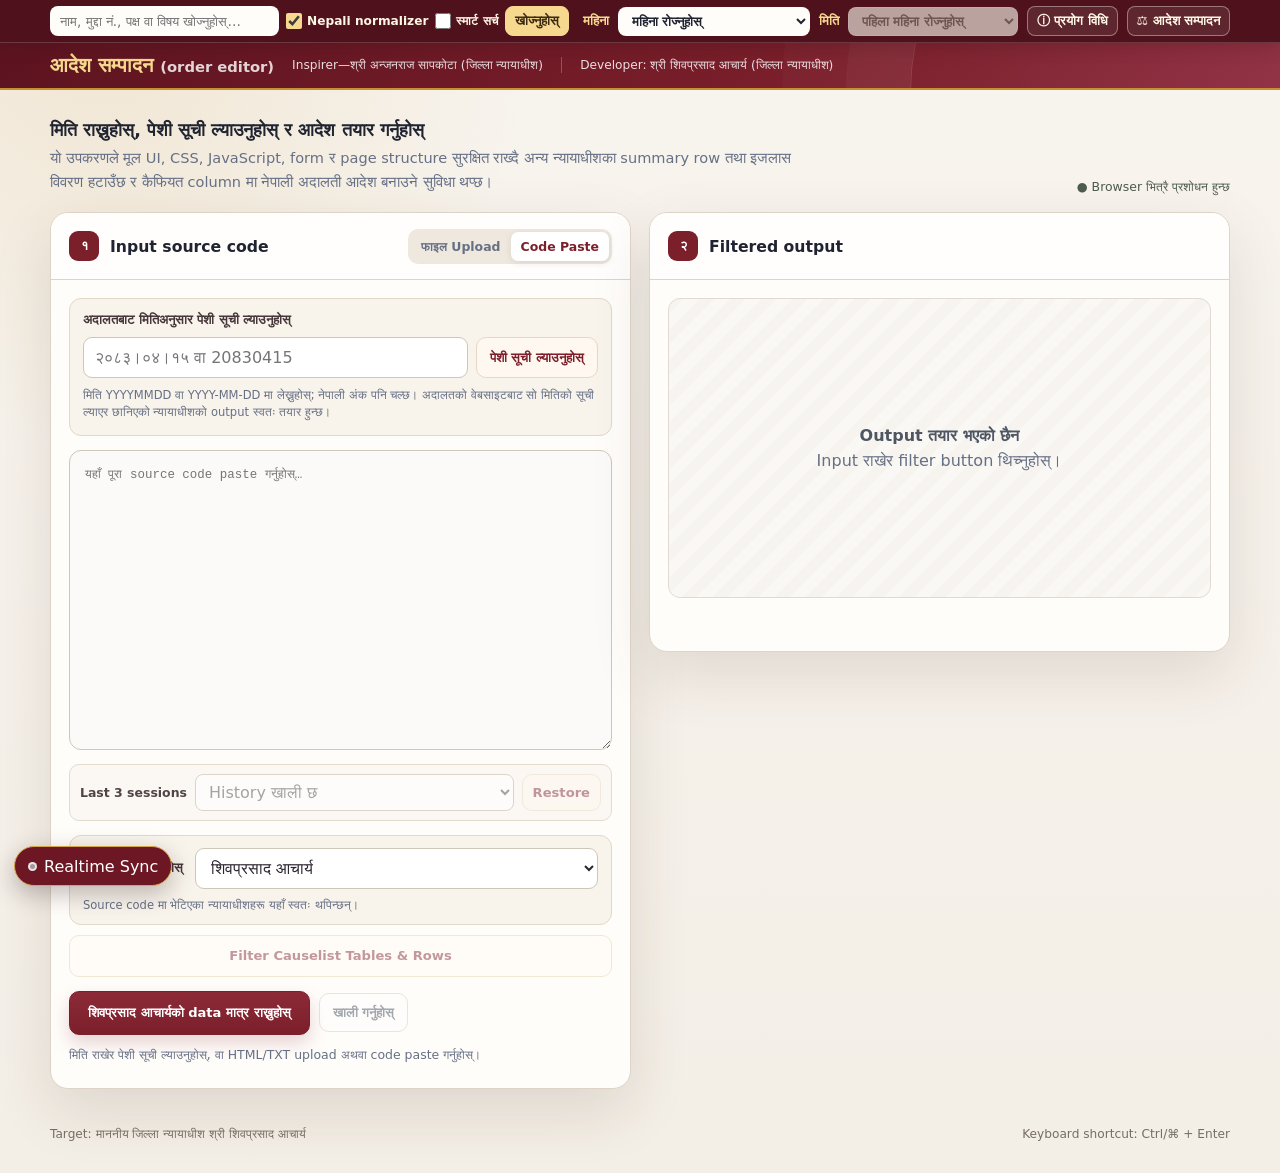
==== commit 09f94185: "Fetch dated court cause lists and generate judge output automatically" ====
--- a/index.html
+++ b/index.html
@@ -954,7 +954,7 @@
   <main>
     <div class="intro">
       <div>
-        <h2>Source code राख्नुहोस्, filter गर्नुहोस् र तुरुन्त डाउनलोड गर्नुहोस्</h2>
+        <h2>मिति राख्नुहोस्, पेशी सूची ल्याउनुहोस् र आदेश तयार गर्नुहोस्</h2>
         <p>यो उपकरणले मूल UI, CSS, JavaScript, form र page structure सुरक्षित राख्दै अन्य न्यायाधीशका summary row तथा इजलास विवरण हटाउँछ र कैफियत column मा नेपाली अदालती आदेश बनाउने सुविधा थप्छ।</p>
       </div>
       <div class="privacy-note" title="फाइल बाह्य server मा पठाइँदैन">● Browser भित्रै प्रशोधन हुन्छ</div>
@@ -975,12 +975,12 @@
 
         <div class="panel-body">
           <div class="date-loader">
-            <label for="causeDateSearch">मितिअनुसार पेशी सूची खोज्नुहोस्</label>
+            <label for="causeDateSearch">अदालतबाट मितिअनुसार पेशी सूची ल्याउनुहोस्</label>
             <div class="date-loader-row">
               <input id="causeDateSearch" inputmode="numeric" autocomplete="off" placeholder="२०८३।०४।१५ वा 20830415" aria-describedby="causeDateHint">
-              <button type="button" class="btn btn-subtle" id="causeDateSearchBtn">पेशी सूची खोज्नुहोस्</button>
+              <button type="button" class="btn btn-subtle" id="causeDateSearchBtn">पेशी सूची ल्याउनुहोस्</button>
             </div>
-            <small id="causeDateHint">मिति YYYYMMDD वा YYYY।MM।DD मा लेख्नुहोस्। सम्बन्धित source फाइल indexYYYYMMDD.html बाट खुल्छ।</small>
+            <small id="causeDateHint">मिति YYYYMMDD वा YYYY-MM-DD मा लेख्नुहोस्; नेपाली अंक पनि चल्छ। अदालतको वेबसाइटबाट सो मितिको सूची ल्याएर छानिएको न्यायाधीशको output स्वतः तयार हुन्छ।</small>
           </div>
 
           <div id="uploadPane" class="hidden" role="tabpanel" aria-labelledby="uploadTab">
@@ -1028,7 +1028,7 @@
             <button type="button" class="btn btn-primary" id="filterBtn">शिवप्रसाद आचार्यको data मात्र राख्नुहोस्</button>
             <button type="button" class="btn" id="clearBtn" disabled>खाली गर्नुहोस्</button>
           </div>
-          <div class="status" id="inputStatus" role="status" aria-live="polite">HTML वा TXT फाइल छान्नुहोस्, अथवा code paste गर्नुहोस्।</div>
+          <div class="status" id="inputStatus" role="status" aria-live="polite">मिति राखेर पेशी सूची ल्याउनुहोस्, वा HTML/TXT upload अथवा code paste गर्नुहोस्।</div>
         </div>
       </article>
 
@@ -1099,6 +1099,7 @@
       const BS_MONTH_NAMES = ["वैशाख", "जेठ", "असार", "साउन", "भदौ", "असोज", "कात्तिक", "मंसिर", "पुस", "माघ", "फागुन", "चैत"];
       const CAUSE_LIST_CACHE_KEY = "cause-list-auto-files-v1";
       const INPUT_HISTORY_KEY = "cause-list-input-history-v1";
+      const COURT_SOURCE_API_URL = "https://kdc-court-source-api.spacharya43.chatgpt.site/api/cause-list";
 
       // Nepali spelling variants, digits and optional spaces are unified only for search.
       const NepaliNormalizer = {
@@ -1254,6 +1255,8 @@
       });
 
       let sourceCode = "";
+      let causeDateLoadController = null;
+      let causeDateLoadSequence = 0;
       let outputCode = "";
       let loadedCauseDateKey = "";
       let monthlyOutputs = [];
@@ -2298,21 +2301,75 @@
 
       async function loadCauseListByDate() {
         const dateKey = compactBsDate(causeDateSearch.value);
-        if (!dateKey) {
+        if (!dateKey || !/^[०-९0-9\s।./_-]+$/.test(causeDateSearch.value.trim())) {
           showInputError("मिति YYYYMMDD वा YYYY।MM।DD ढाँचामा लेख्नुहोस्।");
           causeDateSearch.focus();
           return;
         }
-        const page = causeListPages.find((item) => item.dateKey === dateKey);
-        const filename = page ? page.href : causeListFilename(dateKey);
+        cancelCourtSourceLoad();
+        const sequence = ++causeDateLoadSequence;
+        const controller = new AbortController();
+        causeDateLoadController = controller;
         causeDateSearch.value = dateKey;
-        if (page) {
-          window.location.href = filename;
-          return;
-        }
-        showMissingCauseList(dateKey);
-        inputStatus.textContent = `उक्त मितिको पेशी सूची भेटिएन (${filename})।`;
-        inputStatus.className = "status error";
+        causeDateSearchBtn.disabled = true;
+        causeDateSearchBtn.textContent = "पेशी सूची ल्याउँदै…";
+        causeDateSearchBtn.setAttribute("aria-busy", "true");
+        inputStatus.textContent = `${normalizeBsDate(dateKey)} को पेशी सूची अदालतबाट ल्याउँदै…`;
+        inputStatus.className = "status";
+        const timeout = setTimeout(() => controller.abort(), 45000);
+        try {
+          const url = new URL(COURT_SOURCE_API_URL);
+          url.searchParams.set("date", dateKey);
+          const response = await fetch(url.href, { cache: "no-store", credentials: "omit", signal: controller.signal });
+          const payload = await response.json();
+          if (sequence !== causeDateLoadSequence) return;
+          if (!response.ok) throw new Error(payload.message || "पेशी सूची ल्याउन सकिएन। पुनः प्रयास गर्नुहोस्।");
+          if (payload.dateKey !== dateKey || typeof payload.html !== "string" || !payload.html.trim()) {
+            throw new Error("अदालतबाट सही मितिको पेशी सूची प्राप्त भएन। पुनः प्रयास गर्नुहोस्।");
+          }
+          const meta = extractSourceMeta(payload.html);
+          if (compactBsDate(meta.causeDate) !== dateKey) {
+            throw new Error("अदालतबाट फरक मितिको पेशी सूची आयो। पुनः प्रयास गर्नुहोस्।");
+          }
+          // Check the selected judge before replacing the existing source or output.
+          if (!meta.judges.some((name) => normalize(name) === targetKey)) {
+            throw new Error(`यस मितिको सूचीमा “${targetName}” को विवरण भेटिएन।`);
+          }
+          causeDateLoadController = null;
+          syncSource(payload.html, `index${dateKey}.html`);
+          if (!runFilter()) {
+            showInputError(outputStatus.textContent || "Output तयार गर्न सकिएन।");
+            return;
+          }
+          inputStatus.textContent = `${normalizeBsDate(dateKey)} को पेशी सूची अदालतबाट प्राप्त भयो; ${targetName}को output तयार छ।`;
+          inputStatus.className = "status success";
+        } catch (error) {
+          if (sequence !== causeDateLoadSequence) return;
+          const message = error.name === "AbortError"
+            ? "पेशी सूची ल्याउन समय लाग्यो। केही समयपछि पुनः प्रयास गर्नुहोस्।"
+            : (error.message || "अदालतको वेबसाइटसँग सम्पर्क हुन सकेन। पुनः प्रयास गर्नुहोस्।");
+          showInputError(message + (outputCode ? " हालको output यथावत् छ।" : ""));
+        } finally {
+          clearTimeout(timeout);
+          if (sequence === causeDateLoadSequence) {
+            causeDateLoadController = null;
+            resetCourtSourceButton();
+          }
+        }
+      }
+
+      function resetCourtSourceButton() {
+        causeDateSearchBtn.disabled = false;
+        causeDateSearchBtn.textContent = "पेशी सूची ल्याउनुहोस्";
+        causeDateSearchBtn.removeAttribute("aria-busy");
+      }
+
+      function cancelCourtSourceLoad() {
+        if (!causeDateLoadController) return;
+        causeDateLoadSequence += 1;
+        causeDateLoadController.abort();
+        causeDateLoadController = null;
+        resetCourtSourceButton();
       }
 
       function extractSourceMeta(source) {
@@ -2386,6 +2443,7 @@
       }
 
       function syncSource(value, label = "") {
+        cancelCourtSourceLoad();
         const nextSource = value || "";
         if (nextSource !== sourceCode) resetRowFilterPanel(true);
         sourceCode = nextSource;
@@ -2402,7 +2460,7 @@
         inputStatus.className = "status";
         inputStatus.textContent = sourceCode
           ? `${label ? label + " — " : ""}${formatBytes(new Blob([sourceCode]).size)} source तयार छ।`
-          : "HTML वा TXT फाइल छान्नुहोस्, अथवा code paste गर्नुहोस्।";
+          : "मिति राखेर पेशी सूची ल्याउनुहोस्, वा HTML/TXT upload अथवा code paste गर्नुहोस्।";
         if (label) document.dispatchEvent(new CustomEvent("cause-list:field-snapshot"));
       }
 
@@ -3025,10 +3083,11 @@
       }
 
       function runFilter() {
+        cancelCourtSourceLoad();
         sourceCode = sourceInput.value || sourceCode;
         if (!sourceCode.trim()) {
           showInputError("पहिले source code राख्नुहोस्।");
-          return;
+          return false;
         }
 
         try {
@@ -3076,6 +3135,7 @@
           resetCopyButton();
           saveInputSession(result);
           broadcastRealtimePreview("single");
+          return true;
         } catch (error) {
           outputCode = "";
           inlinePreview.srcdoc = "";
@@ -3085,6 +3145,7 @@
           outputStatus.textContent = error.message || "Source code filter गर्न सकिएन।";
           outputStatus.className = "status error";
           broadcastRealtimePreview("single");
+          return false;
         }
       }
 
@@ -3254,6 +3315,7 @@
       }
 
       function clearAll() {
+        cancelCourtSourceLoad();
         sourceCode = "";
         outputCode = "";
         loadedCauseDateKey = "";
@@ -3276,7 +3338,7 @@
         outputReady.classList.add("hidden");
         setOutputMenu(false);
         outputEmpty.classList.remove("hidden");
-        inputStatus.textContent = "HTML वा TXT फाइल छान्नुहोस्, अथवा code paste गर्नुहोस्।";
+        inputStatus.textContent = "मिति राखेर पेशी सूची ल्याउनुहोस्, वा HTML/TXT upload अथवा code paste गर्नुहोस्।";
         inputStatus.className = "status";
         outputStatus.textContent = "";
         outputStatus.className = "status";
@@ -3309,6 +3371,7 @@
       fileInput.addEventListener("change", () => readFile(fileInput.files[0]));
       sourceInput.addEventListener("input", () => syncSource(sourceInput.value));
       judgeSelect.addEventListener("change", () => {
+        cancelCourtSourceLoad();
         resetRowFilterPanel(true);
         updateTargetUI();
         if (monthlyOutputs.length && activeMonthKey === causeMonthSelect.value) loadMonthCauseLists();
@@ -3327,6 +3390,12 @@
       filterBtn.addEventListener("click", runFilter);
       clearBtn.addEventListener("click", clearAll);
       causeDateSearchBtn.addEventListener("click", loadCauseListByDate);
+      causeDateSearch.addEventListener("input", () => {
+        if (!causeDateLoadController) return;
+        cancelCourtSourceLoad();
+        inputStatus.textContent = "नयाँ मिति राखेर पेशी सूची ल्याउनुहोस्।";
+        inputStatus.className = "status";
+      });
       causeDateSearch.addEventListener("keydown", (event) => {
         if (event.key === "Enter") {
           event.preventDefault();
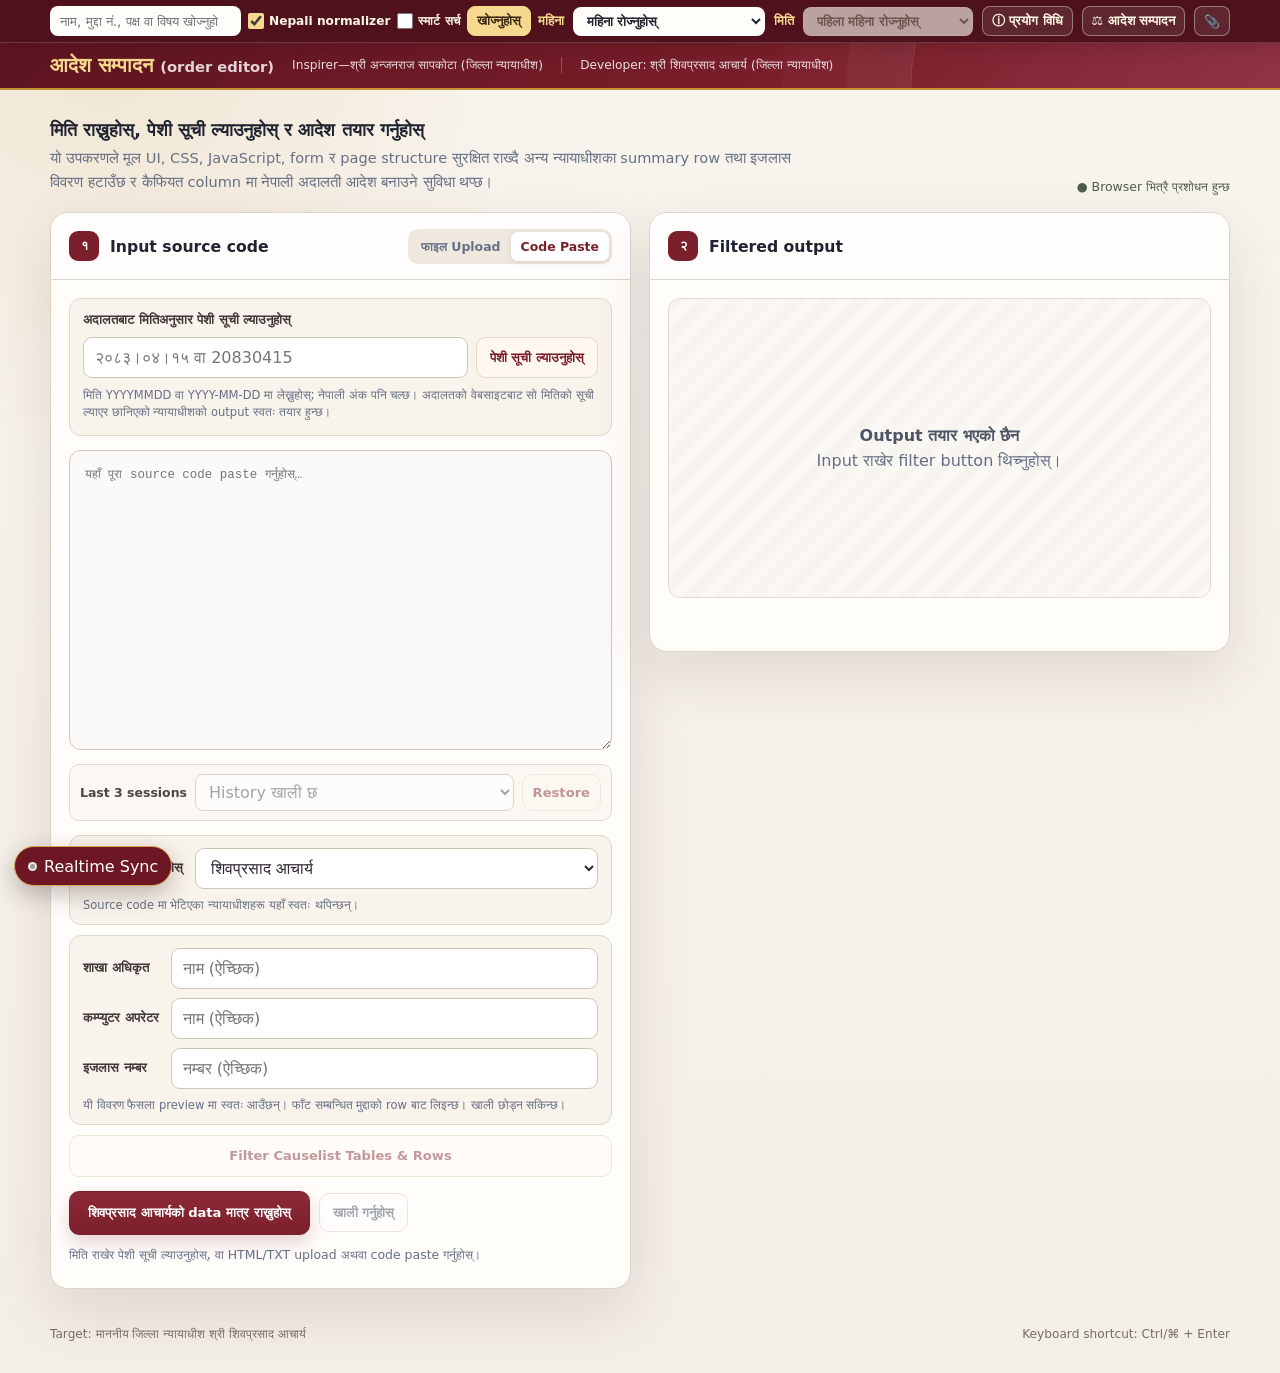
==== commit 919ed360: "Default to ALL+ and populate judgment preparation details" ====
--- a/index.html
+++ b/index.html
@@ -653,6 +653,22 @@
 
     .judge-picker select:focus { border-color: var(--gold); box-shadow: 0 0 0 3px rgba(197,145,50,.15); }
     .judge-picker small { grid-column: 1 / -1; color: var(--muted); font-size: .72rem; }
+
+    .preparation-fields {
+      display: grid;
+      grid-template-columns: auto minmax(0, 1fr);
+      gap: 9px 12px;
+      align-items: center;
+      margin-top: 10px;
+      padding: 12px 13px;
+      border: 1px solid #e2d7c8;
+      border-radius: 12px;
+      background: #f8f3eb;
+    }
+    .preparation-fields label { color: #46383a; font-size: .82rem; font-weight: 800; }
+    .preparation-fields input { width: 100%; min-width: 0; min-height: 41px; padding: 8px 11px; color: #2c2530; background: #fff; border: 1px solid #cfc6ba; border-radius: 9px; outline: 0; }
+    .preparation-fields input:focus { border-color: var(--gold); box-shadow: 0 0 0 3px rgba(197,145,50,.15); }
+    .preparation-fields small { grid-column: 1 / -1; color: var(--muted); font-size: .72rem; }
 
     .row-filter-control {
       display: grid;
@@ -869,6 +885,8 @@
       .btn-primary { flex-basis: 100% !important; }
       .judge-picker { grid-template-columns: 1fr; }
       .judge-picker small { grid-column: auto; }
+      .preparation-fields { grid-template-columns: 1fr; }
+      .preparation-fields small { grid-column: auto; }
       .row-filter-item { grid-template-columns: 1fr; }
       .row-filter-item small { grid-column: auto; }
       .input-history { grid-template-columns:1fr; }
@@ -931,6 +949,7 @@
         </select>
         <a class="readme-btn" href="README.html" target="_blank" rel="noopener" title="प्रयोग विधि खोल्नुहोस्">ⓘ प्रयोग विधि</a>
         <a class="readme-btn" href="https://shivaprasadacharya.github.io/adeshkdc/orders.html?normalizer=1&amp;smart=0&amp;highlight=1" target="_blank" rel="noopener noreferrer" title="आदेश सम्पादन site खोल्नुहोस्">⚖ आदेश सम्पादन</a>
+        <a class="readme-btn" href="https://www.snap-drop.net/" target="_blank" rel="noopener noreferrer" title="फाइल आदानप्रदान (SnapDrop)" aria-label="फाइल आदानप्रदान (SnapDrop)">📎</a>
         <button type="button" class="folder-scan-btn" id="scanCauseFolder">फाइल स्वतः खोज्नुहोस्</button>
         <input type="file" id="causeFolderInput" webkitdirectory directory multiple hidden>
       </div>
@@ -1015,10 +1034,20 @@
             <small>Source code मा भेटिएका न्यायाधीशहरू यहाँ स्वतः थपिन्छन्।</small>
           </div>
 
+          <div class="preparation-fields" role="group" aria-label="फैसला तयार गर्न सहयोग गर्ने" aria-describedby="preparationFieldsHint">
+            <label for="branchOfficerInput">शाखा अधिकृत</label>
+            <input type="text" id="branchOfficerInput" autocomplete="off" placeholder="नाम (ऐच्छिक)">
+            <label for="computerOperatorInput">कम्प्युटर अपरेटर</label>
+            <input type="text" id="computerOperatorInput" autocomplete="off" placeholder="नाम (ऐच्छिक)">
+            <label for="benchNumberInput">इजलास नम्बर</label>
+            <input type="text" id="benchNumberInput" inputmode="numeric" autocomplete="off" placeholder="नम्बर (ऐच्छिक)">
+            <small id="preparationFieldsHint">यी विवरण फैसला preview मा स्वतः आउँछन्। फाँट सम्बन्धित मुद्दाको row बाट लिइन्छ। खाली छोड्न सकिन्छ।</small>
+          </div>
+
           <div class="row-filter-control">
             <button type="button" class="btn row-filter-toggle" id="rowFilterToggle" aria-expanded="false" aria-controls="rowFilterPanel" disabled>Filter Causelist Tables &amp; Rows</button>
             <section class="row-filter-panel" id="rowFilterPanel" aria-label="प्रत्येक causelist table का rows छान्नुहोस्" hidden>
-              <p class="row-filter-intro">प्रत्येक table मा <b>ALL</b> default हो। <b>ALL+</b> ले सबै content राख्छ, <b>ALL</b> ले हेर्न नभ्याइने/हेर्न नमिल्ने/स्थगित rows हटाउँछ, <b>ALL-</b> ले table नै हटाउँछ, र <b>Custom</b> मा serial हरू comma ले छुट्याएर लेख्नुहोस्—जस्तै: <b>क, ग, २, ४</b>।</p>
+              <p class="row-filter-intro">प्रत्येक table मा <b>ALL+</b> default हो। <b>ALL+</b> ले सबै content राख्छ, <b>ALL</b> ले हेर्न नभ्याइने/हेर्न नमिल्ने/स्थगित rows हटाउँछ, <b>ALL-</b> ले table नै हटाउँछ, र <b>Custom</b> मा serial हरू comma ले छुट्याएर लेख्नुहोस्—जस्तै: <b>क, ग, २, ४</b>।</p>
               <div class="row-filter-list" id="rowFilterList"></div>
               <p class="row-filter-status" id="rowFilterStatus" role="status" aria-live="polite"></p>
             </section>
@@ -1090,7 +1119,7 @@
     </div>
   </div>
 
-  <script src="cause-list-ribbon.js?v=search-history-2"></script>
+  <script src="cause-list-ribbon.js?v=search-history-3"></script>
   <script>
     (() => {
       "use strict";
@@ -1200,6 +1229,9 @@
       const sourceInput = document.getElementById("sourceInput");
       const sourceOutput = document.getElementById("sourceOutput");
       const judgeSelect = document.getElementById("judgeSelect");
+      const branchOfficerInput = document.getElementById("branchOfficerInput");
+      const computerOperatorInput = document.getElementById("computerOperatorInput");
+      const benchNumberInput = document.getElementById("benchNumberInput");
       const targetPill = document.getElementById("targetPill");
       const footerTarget = document.getElementById("footerTarget");
       const filterBtn = document.getElementById("filterBtn");
@@ -2200,7 +2232,7 @@
           'header h1{margin:0;font-size:1.12rem}.month-item{margin:0 0 22px;padding:12px;background:#fff;border:1px solid #d5cabe;border-radius:12px;box-shadow:0 8px 24px rgba(56,35,30,.08)}' +
           '.month-item h2{margin:0 0 10px;color:#6d1a27;font-size:1rem}.month-item iframe{display:block;width:100%;height:1450px;border:1px solid #d5cabe;border-radius:8px;background:#fff}' +
           '@media(max-width:700px){body{padding:8px}header{margin:-8px -8px 12px}.month-item{padding:7px}.month-item iframe{height:1100px}}' +
-          '\x3C/style>\x3C/head>\x3Cbody>\x3Cheader>\x3Ch1>' + escapeAttribute(monthLabel) + ' — सबै उपलब्ध पेशी सूची\x3C/h1>\x3C/header>' + sections + '\x3Cscript src="cause-list-ribbon.js?v=search-history-2">\x3C/script>\x3C/body>\x3C/html>';
+          '\x3C/style>\x3C/head>\x3Cbody>\x3Cheader>\x3Ch1>' + escapeAttribute(monthLabel) + ' — सबै उपलब्ध पेशी सूची\x3C/h1>\x3C/header>' + sections + '\x3Cscript src="cause-list-ribbon.js?v=search-history-3">\x3C/script>\x3C/body>\x3C/html>';
       }
 
       function renderMonthlyPreview(outputs) {
@@ -2493,12 +2525,21 @@
         restoreInputHistory.disabled = !inputHistory.length || inputHistorySelect.value === "";
       }
 
+      function readPreparationDetails() {
+        return {
+          branchOfficer: cleanText(branchOfficerInput.value),
+          computerOperator: cleanText(computerOperatorInput.value),
+          benchNumber: cleanText(benchNumberInput.value)
+        };
+      }
+
       function saveInputSession(result) {
         const session = {
           source: sourceCode,
           fileLabel: fileName.textContent || "",
           target: targetName,
           causeDate: result && result.causeDate || "",
+          preparationDetails: readPreparationDetails(),
           savedLabel: new Date().toLocaleString("ne-NP", {dateStyle:"short", timeStyle:"short"})
         };
         inputHistory = [session, ...inputHistory.filter((item) => item.source !== sourceCode)].slice(0, 3);
@@ -2510,6 +2551,10 @@
         const index = Number(inputHistorySelect.value);
         const session = Number.isInteger(index) ? inputHistory[index] : null;
         if (!session) return;
+        const details = session.preparationDetails || {};
+        branchOfficerInput.value = details.branchOfficer || "";
+        computerOperatorInput.value = details.computerOperator || "";
+        benchNumberInput.value = details.benchNumber || "";
         setMode("paste");
         syncSource(session.source, session.fileLabel || "History");
         const judge = Array.from(judgeSelect.options).find((option) => normalize(option.value) === normalize(session.target));
@@ -2599,7 +2644,7 @@
         (doc.body || doc.documentElement).appendChild(configNode);
         const ribbonRuntime = doc.createElement("script");
         ribbonRuntime.id = "cause-list-ribbon-runtime";
-        ribbonRuntime.src = "cause-list-ribbon.js?v=search-history-2";
+        ribbonRuntime.src = "cause-list-ribbon.js?v=search-history-3";
         (doc.body || doc.documentElement).appendChild(ribbonRuntime);
         const dateLibrary = doc.createElement("script");
         dateLibrary.setAttribute("data-cob-nepali-date", "3.4.0");
@@ -2607,8 +2652,8 @@
         (doc.body || doc.documentElement).appendChild(dateLibrary);
         const runtime = doc.createElement("script");
         runtime.id = "court-order-builder-runtime";
-        runtime.setAttribute("data-version", "14");
-        runtime.src = "cause-list-runtime.js?v=14";
+        runtime.setAttribute("data-version", "15");
+        runtime.src = "cause-list-runtime.js?v=15";
         (doc.body || doc.documentElement).appendChild(runtime);
         const proofreaderRuntime = doc.createElement("script");
         proofreaderRuntime.id = "nepali-proofreader-engine-runtime";
@@ -2711,8 +2756,8 @@
       }
 
       function normalizeRowFilterMode(value) {
-        const mode = String(value || "ALL").trim().toUpperCase();
-        return ["ALL+", "ALL", "ALL-", "CUSTOM"].includes(mode) ? mode : "ALL";
+        const mode = String(value || "ALL+").trim().toUpperCase();
+        return ["ALL+", "ALL", "ALL-", "CUSTOM"].includes(mode) ? mode : "ALL+";
       }
 
       function rowFilterSelection(key) {
@@ -2726,7 +2771,7 @@
         if (typeof stored === "string" && stored.trim() && !/^(?:all|सबै)$/i.test(stored.trim())) {
           return { mode:"CUSTOM", serials:stored };
         }
-        return { mode:"ALL", serials:"" };
+        return { mode:"ALL+", serials:"" };
       }
 
       function parseCustomRowSerials(value) {
@@ -3026,7 +3071,7 @@
           excludedBenchHeaders += 1;
         });
 
-        // Default ALL mode मा मात्र अन्तिम disposition column का excluded अवस्था हटाइन्छन्।
+        // ALL mode मा मात्र अन्तिम disposition column का excluded अवस्था हटाइन्छन्।
         let removedDispositionRows = 0;
         const excludedDispositionKeys = ["हेर्न नभ्याइने", "हेर्न नभ्याईने", "हेर्न नमिल्ने", "स्थगित"].map(normalize);
         defaultModeTables.forEach((table) => {
@@ -3058,6 +3103,7 @@
           court: sourceMeta.court,
           causeDate: sourceMeta.causeDate || normalizeBsDate(loadedCauseDateKey),
           causeDateKey: compactBsDate(sourceMeta.causeDate) || loadedCauseDateKey,
+          preparationDetails: readPreparationDetails(),
           orderRoot: "order",
           orderManifestPath: "order/index.json"
         });
@@ -3324,6 +3370,9 @@
         monthlyManifestResources = {};
         monthlyReceivedDates = new Set();
         sourceInput.value = "";
+        branchOfficerInput.value = "";
+        computerOperatorInput.value = "";
+        benchNumberInput.value = "";
         sourceOutput.value = "";
         inlinePreview.srcdoc = "";
         inlinePreview.classList.remove("is-monthly");
@@ -3370,6 +3419,11 @@
       chooseFile.addEventListener("click", () => fileInput.click());
       fileInput.addEventListener("change", () => readFile(fileInput.files[0]));
       sourceInput.addEventListener("input", () => syncSource(sourceInput.value));
+      [branchOfficerInput, computerOperatorInput, benchNumberInput].forEach((input) => {
+        input.addEventListener("change", () => {
+          if (sourceCode.trim() && !causeDateLoadController) runFilter();
+        });
+      });
       judgeSelect.addEventListener("change", () => {
         cancelCourtSourceLoad();
         resetRowFilterPanel(true);
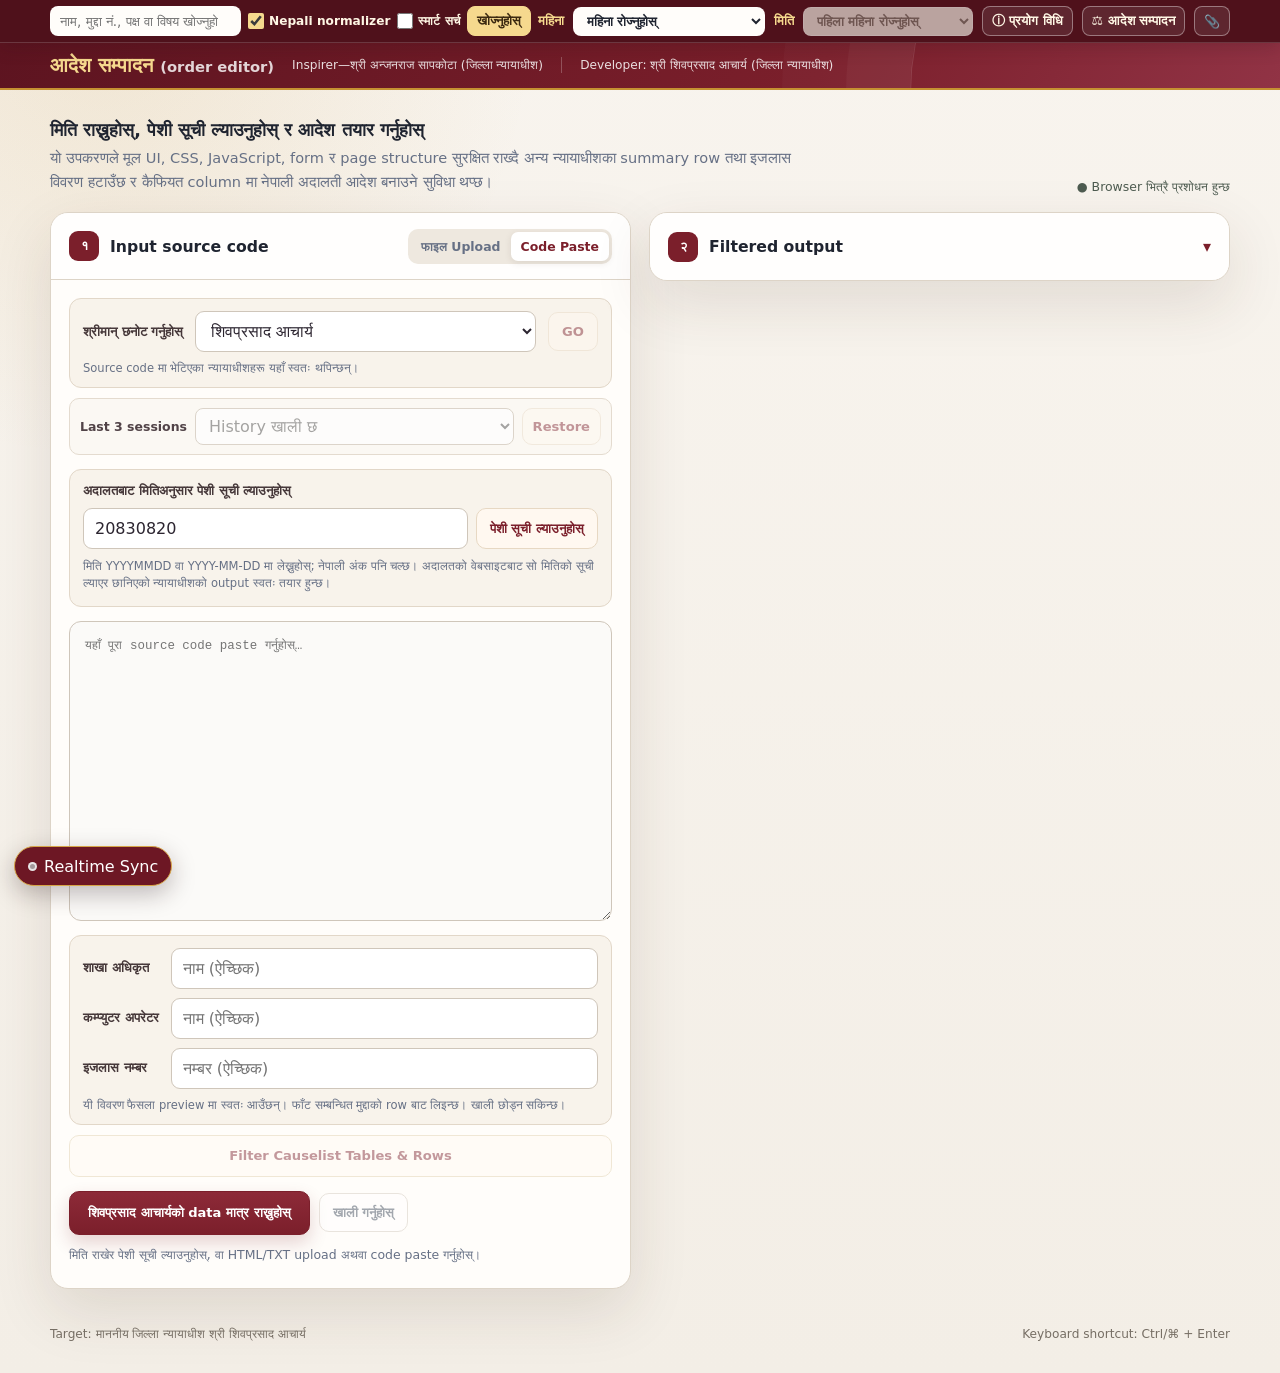
==== commit dd9194de: "Use today's Nepali date, show missing-list weekdays, and simplify input navigation" ====
--- a/index.html
+++ b/index.html
@@ -480,6 +480,13 @@
 
     .panel-body { padding: 18px; }
 
+    .output-panel > summary { cursor: pointer; list-style: none; }
+    .output-panel > summary::-webkit-details-marker { display: none; }
+    .output-panel > summary::after { content: "▾"; color: var(--maroon); }
+    .output-panel[open] > summary::after { content: "▴"; }
+    .output-panel > summary:focus-visible { outline: 3px solid var(--gold); outline-offset: -3px; }
+    .output-panel:not([open]) > summary { border-bottom: 0; }
+
     .drop-zone {
       display: grid;
       place-items: center;
@@ -623,11 +630,11 @@
 
     .judge-picker {
       display: grid;
-      grid-template-columns: auto minmax(190px, 1fr);
+      grid-template-columns: auto minmax(0, 1fr) auto;
       gap: 9px 12px;
       align-items: center;
       width: 100%;
-      margin-top: 14px;
+      margin-top: 0;
       padding: 12px 13px;
       background: #f8f3eb;
       border: 1px solid #e2d7c8;
@@ -754,6 +761,9 @@
     }
     .date-loader input:focus { border-color: var(--gold); box-shadow: 0 0 0 3px rgba(197,145,50,.15); }
     .date-loader small { color: var(--muted); font-size: .72rem; line-height: 1.5; }
+    .date-lookup-notice { margin: 0; padding: 11px 12px; color: #7a3415; background: #fff1d6; border: 1px solid #e7c27e; border-radius: 9px; font-size: .82rem; line-height: 1.6; }
+    .date-lookup-notice[hidden] { display: none; }
+    .input-history + .date-loader { margin-top: 14px; }
 
     .inline-preview {
       width: 100%;
@@ -883,8 +893,8 @@
       textarea { min-height: 245px; }
       .actions .btn { flex: 1 1 auto; }
       .btn-primary { flex-basis: 100% !important; }
-      .judge-picker { grid-template-columns: 1fr; }
-      .judge-picker small { grid-column: auto; }
+      .judge-picker { grid-template-columns: minmax(0, 1fr) auto; }
+      .judge-picker label, .judge-picker small { grid-column: 1 / -1; }
       .preparation-fields { grid-template-columns: 1fr; }
       .preparation-fields small { grid-column: auto; }
       .row-filter-item { grid-template-columns: 1fr; }
@@ -993,13 +1003,29 @@
         </div>
 
         <div class="panel-body">
+          <div class="judge-picker">
+            <label for="judgeSelect">श्रीमान् छनोट गर्नुहोस्</label>
+            <select id="judgeSelect" aria-label="Filter र आदेशका लागि न्यायाधीश छान्नुहोस्">
+              <option value="शिवप्रसाद आचार्य">शिवप्रसाद आचार्य</option>
+            </select>
+            <button type="button" class="btn btn-subtle" id="goCauseListBtn" title="छानिएको न्यायाधीशको पेशी सूची खोल्नुहोस्" disabled>GO</button>
+            <small>Source code मा भेटिएका न्यायाधीशहरू यहाँ स्वतः थपिन्छन्।</small>
+          </div>
+
+          <div class="input-history" aria-label="पछिल्ला input sessions">
+            <label for="inputHistorySelect">Last 3 sessions</label>
+            <select id="inputHistorySelect" disabled><option value="">History खाली छ</option></select>
+            <button type="button" class="btn btn-subtle" id="restoreInputHistory" disabled>Restore</button>
+          </div>
+
           <div class="date-loader">
             <label for="causeDateSearch">अदालतबाट मितिअनुसार पेशी सूची ल्याउनुहोस्</label>
             <div class="date-loader-row">
-              <input id="causeDateSearch" inputmode="numeric" autocomplete="off" placeholder="२०८३।०४।१५ वा 20830415" aria-describedby="causeDateHint">
+              <input id="causeDateSearch" inputmode="numeric" autocomplete="off" placeholder="YYYYMMDD" aria-describedby="causeDateHint causeDateNotice">
               <button type="button" class="btn btn-subtle" id="causeDateSearchBtn">पेशी सूची ल्याउनुहोस्</button>
             </div>
             <small id="causeDateHint">मिति YYYYMMDD वा YYYY-MM-DD मा लेख्नुहोस्; नेपाली अंक पनि चल्छ। अदालतको वेबसाइटबाट सो मितिको सूची ल्याएर छानिएको न्यायाधीशको output स्वतः तयार हुन्छ।</small>
+            <p id="causeDateNotice" class="date-lookup-notice" role="status" aria-live="polite" hidden></p>
           </div>
 
           <div id="uploadPane" class="hidden" role="tabpanel" aria-labelledby="uploadTab">
@@ -1020,20 +1046,6 @@
             <textarea id="sourceInput" spellcheck="false" placeholder="यहाँ पूरा source code paste गर्नुहोस्…"></textarea>
           </div>
 
-          <div class="input-history" aria-label="पछिल्ला input sessions">
-            <label for="inputHistorySelect">Last 3 sessions</label>
-            <select id="inputHistorySelect" disabled><option value="">History खाली छ</option></select>
-            <button type="button" class="btn btn-subtle" id="restoreInputHistory" disabled>Restore</button>
-          </div>
-
-          <div class="judge-picker">
-            <label for="judgeSelect">श्रीमान् छनोट गर्नुहोस्</label>
-            <select id="judgeSelect" aria-label="Filter र आदेशका लागि न्यायाधीश छान्नुहोस्">
-              <option value="शिवप्रसाद आचार्य">शिवप्रसाद आचार्य</option>
-            </select>
-            <small>Source code मा भेटिएका न्यायाधीशहरू यहाँ स्वतः थपिन्छन्।</small>
-          </div>
-
           <div class="preparation-fields" role="group" aria-label="फैसला तयार गर्न सहयोग गर्ने" aria-describedby="preparationFieldsHint">
             <label for="branchOfficerInput">शाखा अधिकृत</label>
             <input type="text" id="branchOfficerInput" autocomplete="off" placeholder="नाम (ऐच्छिक)">
@@ -1061,13 +1073,13 @@
         </div>
       </article>
 
-      <article class="panel">
-        <div class="panel-head">
+      <details class="panel output-panel" id="outputPanel">
+        <summary class="panel-head">
           <div class="panel-title">
             <span class="step">२</span>
             <h3>Filtered output</h3>
           </div>
-        </div>
+        </summary>
 
         <div class="panel-body">
           <div class="output-empty" id="outputEmpty">
@@ -1102,7 +1114,7 @@
           </div>
           <div class="status" id="outputStatus" role="status" aria-live="polite"></div>
         </div>
-      </article>
+      </details>
     </section>
   </main>
 
@@ -1129,6 +1141,161 @@
       const CAUSE_LIST_CACHE_KEY = "cause-list-auto-files-v1";
       const INPUT_HISTORY_KEY = "cause-list-input-history-v1";
       const COURT_SOURCE_API_URL = "https://kdc-court-source-api.spacharya43.chatgpt.site/api/cause-list";
+      // Calendar month lengths: https://github.com/nativeTiger/nepali-date-utils (MIT).
+      // BS 1970-01-01 = AD 1913-04-13. Future-year rows follow the source table.
+      /*
+       * MIT License — Copyright (c) 2026 nativeTiger
+       * Permission is hereby granted, free of charge, to any person obtaining a copy
+       * of this software and associated documentation files (the "Software"), to deal
+       * in the Software without restriction, including without limitation the rights
+       * to use, copy, modify, merge, publish, distribute, sublicense, and/or sell
+       * copies of the Software, and to permit persons to whom the Software is
+       * furnished to do so, subject to the following conditions:
+       * The above copyright notice and this permission notice shall be included in all
+       * copies or substantial portions of the Software.
+       * THE SOFTWARE IS PROVIDED "AS IS", WITHOUT WARRANTY OF ANY KIND, EXPRESS OR
+       * IMPLIED, INCLUDING BUT NOT LIMITED TO THE WARRANTIES OF MERCHANTABILITY,
+       * FITNESS FOR A PARTICULAR PURPOSE AND NONINFRINGEMENT. IN NO EVENT SHALL THE
+       * AUTHORS OR COPYRIGHT HOLDERS BE LIABLE FOR ANY CLAIM, DAMAGES OR OTHER
+       * LIABILITY, WHETHER IN AN ACTION OF CONTRACT, TORT OR OTHERWISE, ARISING FROM,
+       * OUT OF OR IN CONNECTION WITH THE SOFTWARE OR THE USE OR OTHER DEALINGS IN THE
+       * SOFTWARE.
+       */
+      const BS_MONTH_DAYS = {
+        1970: [31, 31, 32, 31, 31, 31, 30, 29, 30, 29, 30, 30],
+        1971: [31, 31, 32, 31, 32, 30, 30, 29, 30, 29, 30, 30],
+        1972: [31, 32, 31, 32, 31, 30, 30, 30, 29, 29, 30, 31],
+        1973: [30, 32, 31, 32, 31, 30, 30, 30, 29, 30, 29, 31],
+        1974: [31, 31, 32, 31, 31, 31, 30, 29, 30, 29, 30, 30],
+        1975: [31, 31, 32, 32, 31, 30, 30, 29, 30, 29, 30, 30],
+        1976: [31, 32, 31, 32, 31, 30, 30, 30, 29, 29, 30, 31],
+        1977: [30, 32, 31, 32, 31, 31, 29, 30, 30, 29, 29, 31],
+        1978: [31, 31, 32, 31, 31, 31, 30, 29, 30, 29, 30, 30],
+        1979: [31, 31, 32, 32, 31, 30, 30, 29, 30, 29, 30, 30],
+        1980: [31, 32, 31, 32, 31, 30, 30, 30, 29, 29, 30, 31],
+        1981: [31, 31, 31, 32, 31, 31, 29, 30, 30, 29, 30, 30],
+        1982: [31, 31, 32, 31, 31, 31, 30, 29, 30, 29, 30, 30],
+        1983: [31, 31, 32, 32, 31, 30, 30, 29, 30, 29, 30, 30],
+        1984: [31, 32, 31, 32, 31, 30, 30, 30, 29, 29, 30, 31],
+        1985: [31, 31, 31, 32, 31, 31, 29, 30, 30, 29, 30, 30],
+        1986: [31, 31, 32, 31, 31, 31, 30, 29, 30, 29, 30, 30],
+        1987: [31, 32, 31, 32, 31, 30, 30, 29, 30, 29, 30, 30],
+        1988: [31, 32, 31, 32, 31, 30, 30, 30, 29, 29, 30, 31],
+        1989: [31, 31, 31, 32, 31, 31, 30, 29, 30, 29, 30, 30],
+        1990: [31, 31, 32, 31, 31, 31, 30, 29, 30, 29, 30, 30],
+        1991: [31, 32, 31, 32, 31, 30, 30, 30, 29, 29, 30, 30],
+        1992: [31, 32, 31, 32, 31, 30, 30, 30, 29, 30, 29, 31],
+        1993: [31, 31, 31, 32, 31, 31, 30, 29, 30, 29, 30, 30],
+        1994: [31, 31, 32, 31, 31, 31, 30, 29, 30, 29, 30, 30],
+        1995: [31, 32, 31, 32, 31, 30, 30, 30, 29, 29, 30, 30],
+        1996: [31, 32, 31, 32, 31, 30, 30, 30, 29, 30, 29, 31],
+        1997: [31, 31, 32, 31, 31, 31, 30, 29, 30, 29, 30, 30],
+        1998: [31, 31, 32, 31, 31, 31, 30, 29, 30, 29, 30, 30],
+        1999: [31, 32, 31, 32, 31, 30, 30, 30, 29, 29, 30, 31],
+        2000: [30, 32, 31, 32, 31, 30, 30, 30, 29, 30, 29, 31],
+        2001: [31, 31, 32, 31, 31, 31, 30, 29, 30, 29, 30, 30],
+        2002: [31, 31, 32, 32, 31, 30, 30, 29, 30, 29, 30, 30],
+        2003: [31, 32, 31, 32, 31, 30, 30, 30, 29, 29, 30, 31],
+        2004: [30, 32, 31, 32, 31, 30, 30, 30, 29, 30, 29, 31],
+        2005: [31, 31, 32, 31, 31, 31, 30, 29, 30, 29, 30, 30],
+        2006: [31, 31, 32, 32, 31, 30, 30, 29, 30, 29, 30, 30],
+        2007: [31, 32, 31, 32, 31, 30, 30, 30, 29, 29, 30, 31],
+        2008: [31, 31, 31, 32, 31, 31, 29, 30, 30, 29, 29, 31],
+        2009: [31, 31, 32, 31, 31, 31, 30, 29, 30, 29, 30, 30],
+        2010: [31, 31, 32, 32, 31, 30, 30, 29, 30, 29, 30, 30],
+        2011: [31, 32, 31, 32, 31, 30, 30, 30, 29, 29, 30, 31],
+        2012: [31, 31, 31, 32, 31, 31, 29, 30, 30, 29, 30, 30],
+        2013: [31, 31, 32, 31, 31, 31, 30, 29, 30, 29, 30, 30],
+        2014: [31, 31, 32, 32, 31, 30, 30, 29, 30, 29, 30, 30],
+        2015: [31, 32, 31, 32, 31, 30, 30, 30, 29, 29, 30, 31],
+        2016: [31, 31, 31, 32, 31, 31, 29, 30, 30, 29, 30, 30],
+        2017: [31, 31, 32, 31, 31, 31, 30, 29, 30, 29, 30, 30],
+        2018: [31, 32, 31, 32, 31, 30, 30, 29, 30, 29, 30, 30],
+        2019: [31, 32, 31, 32, 31, 30, 30, 30, 29, 30, 29, 31],
+        2020: [31, 31, 31, 32, 31, 31, 30, 29, 30, 29, 30, 30],
+        2021: [31, 31, 32, 31, 31, 31, 30, 29, 30, 29, 30, 30],
+        2022: [31, 32, 31, 32, 31, 30, 30, 30, 29, 29, 30, 30],
+        2023: [31, 32, 31, 32, 31, 30, 30, 30, 29, 30, 29, 31],
+        2024: [31, 31, 31, 32, 31, 31, 30, 29, 30, 29, 30, 30],
+        2025: [31, 31, 32, 31, 31, 31, 30, 29, 30, 29, 30, 30],
+        2026: [31, 32, 31, 32, 31, 30, 30, 30, 29, 29, 30, 31],
+        2027: [30, 32, 31, 32, 31, 30, 30, 30, 29, 30, 29, 31],
+        2028: [31, 31, 32, 31, 31, 31, 30, 29, 30, 29, 30, 30],
+        2029: [31, 31, 32, 31, 32, 30, 30, 29, 30, 29, 30, 30],
+        2030: [31, 32, 31, 32, 31, 30, 30, 30, 29, 29, 30, 31],
+        2031: [30, 32, 31, 32, 31, 30, 30, 30, 29, 30, 29, 31],
+        2032: [31, 31, 32, 31, 31, 31, 30, 29, 30, 29, 30, 30],
+        2033: [31, 31, 32, 32, 31, 30, 30, 29, 30, 29, 30, 30],
+        2034: [31, 32, 31, 32, 31, 30, 30, 30, 29, 29, 30, 31],
+        2035: [30, 32, 31, 32, 31, 31, 29, 30, 30, 29, 29, 31],
+        2036: [31, 31, 32, 31, 31, 31, 30, 29, 30, 29, 30, 30],
+        2037: [31, 31, 32, 32, 31, 30, 30, 29, 30, 29, 30, 30],
+        2038: [31, 32, 31, 32, 31, 30, 30, 30, 29, 29, 30, 31],
+        2039: [31, 31, 31, 32, 31, 31, 29, 30, 30, 29, 30, 30],
+        2040: [31, 31, 32, 31, 31, 31, 30, 29, 30, 29, 30, 30],
+        2041: [31, 31, 32, 32, 31, 30, 30, 29, 30, 29, 30, 30],
+        2042: [31, 32, 31, 32, 31, 30, 30, 30, 29, 29, 30, 31],
+        2043: [31, 31, 31, 32, 31, 31, 29, 30, 30, 29, 30, 30],
+        2044: [31, 31, 32, 31, 31, 31, 30, 29, 30, 29, 30, 30],
+        2045: [31, 32, 31, 32, 31, 30, 30, 29, 30, 29, 30, 30],
+        2046: [31, 32, 31, 32, 31, 30, 30, 30, 29, 29, 30, 31],
+        2047: [31, 31, 31, 32, 31, 31, 30, 29, 30, 29, 30, 30],
+        2048: [31, 31, 32, 31, 31, 31, 30, 29, 30, 29, 30, 30],
+        2049: [31, 32, 31, 32, 31, 30, 30, 30, 29, 29, 30, 30],
+        2050: [31, 32, 31, 32, 31, 30, 30, 30, 29, 30, 29, 31],
+        2051: [31, 31, 31, 32, 31, 31, 30, 29, 30, 29, 30, 30],
+        2052: [31, 31, 32, 31, 31, 31, 30, 29, 30, 29, 30, 30],
+        2053: [31, 32, 31, 32, 31, 30, 30, 30, 29, 29, 30, 30],
+        2054: [31, 32, 31, 32, 31, 30, 30, 30, 29, 30, 29, 31],
+        2055: [31, 31, 32, 31, 31, 31, 30, 29, 30, 29, 30, 30],
+        2056: [31, 31, 32, 31, 32, 30, 30, 29, 30, 29, 30, 30],
+        2057: [31, 32, 31, 32, 31, 30, 30, 30, 29, 29, 30, 31],
+        2058: [30, 32, 31, 32, 31, 30, 30, 30, 29, 30, 29, 31],
+        2059: [31, 31, 32, 31, 31, 31, 30, 29, 30, 29, 30, 30],
+        2060: [31, 31, 32, 32, 31, 30, 30, 29, 30, 29, 30, 30],
+        2061: [31, 32, 31, 32, 31, 30, 30, 30, 29, 29, 30, 31],
+        2062: [30, 32, 31, 32, 31, 31, 29, 30, 29, 30, 29, 31],
+        2063: [31, 31, 32, 31, 31, 31, 30, 29, 30, 29, 30, 30],
+        2064: [31, 31, 32, 32, 31, 30, 30, 29, 30, 29, 30, 30],
+        2065: [31, 32, 31, 32, 31, 30, 30, 30, 29, 29, 30, 31],
+        2066: [31, 31, 31, 32, 31, 31, 29, 30, 30, 29, 29, 31],
+        2067: [31, 31, 32, 31, 31, 31, 30, 29, 30, 29, 30, 30],
+        2068: [31, 31, 32, 32, 31, 30, 30, 29, 30, 29, 30, 30],
+        2069: [31, 32, 31, 32, 31, 30, 30, 30, 29, 29, 30, 31],
+        2070: [31, 31, 31, 32, 31, 31, 29, 30, 30, 29, 30, 30],
+        2071: [31, 31, 32, 31, 31, 31, 30, 29, 30, 29, 30, 30],
+        2072: [31, 32, 31, 32, 31, 30, 30, 29, 30, 29, 30, 30],
+        2073: [31, 32, 31, 32, 31, 30, 30, 30, 29, 29, 30, 31],
+        2074: [31, 31, 31, 32, 31, 31, 30, 29, 30, 29, 30, 30],
+        2075: [31, 31, 32, 31, 31, 31, 30, 29, 30, 29, 30, 30],
+        2076: [31, 32, 31, 32, 31, 30, 30, 30, 29, 29, 30, 30],
+        2077: [31, 32, 31, 32, 31, 30, 30, 30, 29, 30, 29, 31],
+        2078: [31, 31, 31, 32, 31, 31, 30, 29, 30, 29, 30, 30],
+        2079: [31, 31, 32, 31, 31, 31, 30, 29, 30, 29, 30, 30],
+        2080: [31, 32, 31, 32, 31, 30, 30, 30, 29, 29, 30, 30],
+        2081: [31, 32, 31, 32, 31, 30, 30, 30, 29, 30, 29, 31],
+        2082: [31, 31, 32, 31, 31, 31, 30, 29, 30, 29, 30, 30],
+        2083: [31, 31, 32, 31, 31, 31, 30, 29, 30, 29, 30, 30],
+        2084: [31, 31, 32, 31, 31, 30, 30, 30, 29, 30, 30, 30],
+        2085: [31, 32, 31, 32, 30, 31, 30, 30, 29, 30, 30, 30],
+        2086: [30, 32, 31, 32, 31, 30, 30, 30, 29, 30, 30, 30],
+        2087: [31, 31, 32, 31, 31, 31, 30, 30, 29, 30, 30, 30],
+        2088: [30, 31, 32, 32, 30, 31, 30, 30, 29, 30, 30, 30],
+        2089: [30, 32, 31, 32, 31, 30, 30, 30, 29, 30, 30, 30],
+        2090: [30, 32, 31, 32, 31, 30, 30, 30, 29, 30, 30, 30],
+        2091: [31, 31, 32, 31, 31, 31, 30, 30, 29, 30, 30, 30],
+        2092: [30, 31, 32, 32, 31, 30, 30, 30, 29, 30, 30, 30],
+        2093: [30, 32, 31, 32, 31, 30, 30, 30, 29, 30, 30, 30],
+        2094: [31, 31, 32, 31, 31, 30, 30, 30, 29, 30, 30, 30],
+        2095: [31, 31, 32, 31, 31, 31, 30, 29, 30, 30, 30, 30],
+        2096: [30, 31, 32, 32, 31, 30, 30, 30, 30, 29, 30, 30],
+        2097: [31, 32, 31, 32, 31, 30, 30, 30, 29, 30, 30, 30],
+        2098: [31, 31, 32, 31, 31, 31, 29, 30, 29, 30, 29, 31],
+        2099: [31, 31, 32, 31, 31, 31, 30, 29, 29, 30, 30, 30],
+      };
+      const CALENDAR_DAY_MS = 86400000;
+      const BS_EPOCH_UTC = Date.UTC(1913, 3, 13);
+
 
       // Nepali spelling variants, digits and optional spaces are unified only for search.
       const NepaliNormalizer = {
@@ -1229,6 +1396,7 @@
       const sourceInput = document.getElementById("sourceInput");
       const sourceOutput = document.getElementById("sourceOutput");
       const judgeSelect = document.getElementById("judgeSelect");
+      const goCauseListBtn = document.getElementById("goCauseListBtn");
       const branchOfficerInput = document.getElementById("branchOfficerInput");
       const computerOperatorInput = document.getElementById("computerOperatorInput");
       const benchNumberInput = document.getElementById("benchNumberInput");
@@ -1252,6 +1420,7 @@
       const selectedRowCount = document.getElementById("selectedRowCount");
       const causeDateSearch = document.getElementById("causeDateSearch");
       const causeDateSearchBtn = document.getElementById("causeDateSearchBtn");
+      const causeDateNotice = document.getElementById("causeDateNotice");
       const inlinePreview = document.getElementById("inlinePreview");
       const monthlyPreview = document.getElementById("monthlyPreview");
       const missingDialog = document.getElementById("causeListMissingDialog");
@@ -1289,6 +1458,8 @@
       let sourceCode = "";
       let causeDateLoadController = null;
       let causeDateLoadSequence = 0;
+      let causeDateEdited = false;
+      let causeDateRefreshTimer = 0;
       let outputCode = "";
       let loadedCauseDateKey = "";
       let monthlyOutputs = [];
@@ -1312,6 +1483,7 @@
       let rowFilterTables = [];
 
       function broadcastRealtimePreview(mode = "single") {
+        goCauseListBtn.disabled = !outputCode;
         document.dispatchEvent(new CustomEvent("cause-list:preview-updated", {
           detail: {
             html: outputCode,
@@ -1345,6 +1517,7 @@
         if (stats.date) causeListDateStat.textContent = stats.date;
         if (stats.selectedRows) selectedRowCount.textContent = stats.selectedRows;
         outputReady.classList.toggle("hidden", !outputCode);
+        goCauseListBtn.disabled = !outputCode;
         outputEmpty.classList.toggle("hidden", Boolean(outputCode));
         clearBtn.disabled = !sourceCode.trim() && !outputCode;
         outputStatus.textContent = outputCode ? "अर्को device बाट synced preview प्राप्त भयो।" : "";
@@ -1414,6 +1587,61 @@
         const dayNumber = Number(day);
         if (Number(year) < 1900 || monthNumber < 1 || monthNumber > 12 || dayNumber < 1 || dayNumber > 32) return "";
         return `${year}${String(monthNumber).padStart(2, "0")}${String(dayNumber).padStart(2, "0")}`;
+      }
+
+      function bsDateFromUtc(utcDate) {
+        let remaining = Math.floor((utcDate - BS_EPOCH_UTC) / CALENDAR_DAY_MS);
+        if (remaining < 0) return "";
+        for (const [year, months] of Object.entries(BS_MONTH_DAYS)) {
+          for (let month = 0; month < months.length; month += 1) {
+            if (remaining < months[month]) {
+              return `${year}${String(month + 1).padStart(2, "0")}${String(remaining + 1).padStart(2, "0")}`;
+            }
+            remaining -= months[month];
+          }
+        }
+        return "";
+      }
+
+      function bsDateToUtc(dateKey) {
+        const year = Number(dateKey.slice(0, 4));
+        const month = Number(dateKey.slice(4, 6));
+        const day = Number(dateKey.slice(6, 8));
+        const months = BS_MONTH_DAYS[year];
+        if (!months || month < 1 || month > 12 || day < 1 || day > months[month - 1]) return null;
+        let elapsed = day - 1;
+        for (const [calendarYear, calendarMonths] of Object.entries(BS_MONTH_DAYS)) {
+          if (Number(calendarYear) >= year) break;
+          elapsed += calendarMonths.reduce((total, count) => total + count, 0);
+        }
+        elapsed += months.slice(0, month - 1).reduce((total, count) => total + count, 0);
+        return BS_EPOCH_UTC + elapsed * CALENDAR_DAY_MS;
+      }
+
+      function refreshCurrentCauseDate() {
+        const parts = new Intl.DateTimeFormat("en-GB", {
+          timeZone: "Asia/Kathmandu", year: "numeric", month: "2-digit", day: "2-digit"
+        }).formatToParts(new Date());
+        const part = (type) => Number(parts.find((item) => item.type === type).value);
+        const todayKey = bsDateFromUtc(Date.UTC(part("year"), part("month") - 1, part("day")));
+        if (!causeDateEdited && todayKey) causeDateSearch.value = todayKey;
+        clearTimeout(causeDateRefreshTimer);
+        const nepalNow = Date.now() + 345 * 60000;
+        causeDateRefreshTimer = setTimeout(refreshCurrentCauseDate, CALENDAR_DAY_MS - (nepalNow % CALENDAR_DAY_MS) + 50);
+      }
+
+      function clearCauseDateNotice() {
+        causeDateNotice.hidden = true;
+        causeDateNotice.textContent = "";
+      }
+
+      function showUnpublishedCauseList(dateKey) {
+        const utcDate = bsDateToUtc(dateKey);
+        const weekday = utcDate === null ? "unknown" : ["Sunday", "Monday", "Tuesday", "Wednesday", "Thursday", "Friday", "Saturday"][new Date(utcDate).getUTCDay()];
+        const message = `The day is ${weekday} and no causelist is published in the given date.`;
+        causeDateNotice.textContent = message;
+        causeDateNotice.hidden = false;
+        showInputError(message);
       }
 
       function causeListFilename(dateKey) {
@@ -2284,7 +2512,8 @@
         outputStatus.textContent = "महिनाका सबै उपलब्ध पेशी सूची तयार छन्। Preview button बाट webpage हेर्न सकिन्छ; Rows प्राप्त भएपछि Menu भित्रको Download .json ले सबैको एउटै index.json तयार गर्छ।";
         outputStatus.className = "status success";
         broadcastRealtimePreview("monthly");
-        if (typeof outputReady.scrollIntoView === "function") outputReady.scrollIntoView({ behavior: "smooth", block: "start" });
+        const outputPanel = document.getElementById("outputPanel");
+        if (typeof outputPanel.scrollIntoView === "function") outputPanel.scrollIntoView({ behavior: "smooth", block: "start" });
       }
 
       function handleMonthlyManifestMessage(event) {
@@ -2332,9 +2561,16 @@
       }
 
       async function loadCauseListByDate() {
+        clearCauseDateNotice();
         const dateKey = compactBsDate(causeDateSearch.value);
         if (!dateKey || !/^[०-९0-9\s।./_-]+$/.test(causeDateSearch.value.trim())) {
           showInputError("मिति YYYYMMDD वा YYYY।MM।DD ढाँचामा लेख्नुहोस्।");
+          causeDateSearch.focus();
+          return;
+        }
+        const calendarMonths = BS_MONTH_DAYS[Number(dateKey.slice(0, 4))];
+        if (calendarMonths && bsDateToUtc(dateKey) === null) {
+          showInputError("पात्रोमा उक्त मिति छैन। सही मिति राख्नुहोस्।");
           causeDateSearch.focus();
           return;
         }
@@ -2355,6 +2591,10 @@
           const response = await fetch(url.href, { cache: "no-store", credentials: "omit", signal: controller.signal });
           const payload = await response.json();
           if (sequence !== causeDateLoadSequence) return;
+          if (response.status === 404 && payload.code === "NO_CAUSE_LIST") {
+            showUnpublishedCauseList(dateKey);
+            return;
+          }
           if (!response.ok) throw new Error(payload.message || "पेशी सूची ल्याउन सकिएन। पुनः प्रयास गर्नुहोस्।");
           if (payload.dateKey !== dateKey || typeof payload.html !== "string" || !payload.html.trim()) {
             throw new Error("अदालतबाट सही मितिको पेशी सूची प्राप्त भएन। पुनः प्रयास गर्नुहोस्।");
@@ -2476,6 +2716,7 @@
 
       function syncSource(value, label = "") {
         cancelCourtSourceLoad();
+        clearCauseDateNotice();
         const nextSource = value || "";
         if (nextSource !== sourceCode) resetRowFilterPanel(true);
         sourceCode = nextSource;
@@ -3362,6 +3603,7 @@
 
       function clearAll() {
         cancelCourtSourceLoad();
+        clearCauseDateNotice();
         sourceCode = "";
         outputCode = "";
         loadedCauseDateKey = "";
@@ -3445,7 +3687,8 @@
       clearBtn.addEventListener("click", clearAll);
       causeDateSearchBtn.addEventListener("click", loadCauseListByDate);
       causeDateSearch.addEventListener("input", () => {
-        if (!causeDateLoadController) return;
+        causeDateEdited = true;
+        clearCauseDateNotice();
         cancelCourtSourceLoad();
         inputStatus.textContent = "नयाँ मिति राखेर पेशी सूची ल्याउनुहोस्।";
         inputStatus.className = "status";
@@ -3501,6 +3744,7 @@
       document.getElementById("downloadTxt").addEventListener("click", () => download("txt", "text/plain"));
       document.getElementById("downloadJson").addEventListener("click", downloadIndexJson);
       document.getElementById("previewBtn").addEventListener("click", previewOutput);
+      goCauseListBtn.addEventListener("click", previewOutput);
       outputMenuBtn.addEventListener("click", () => {
         const open = outputMenuPanel.hidden;
         setOutputMenu(open, open);
@@ -3547,6 +3791,12 @@
           event.preventDefault();
           runFilter();
         }
+      });
+      refreshCurrentCauseDate();
+      window.addEventListener("focus", refreshCurrentCauseDate);
+      window.addEventListener("pageshow", refreshCurrentCauseDate);
+      document.addEventListener("visibilitychange", () => {
+        if (!document.hidden) refreshCurrentCauseDate();
       });
       readInputHistory();
       const openSharedRibbonSearch = () => {
